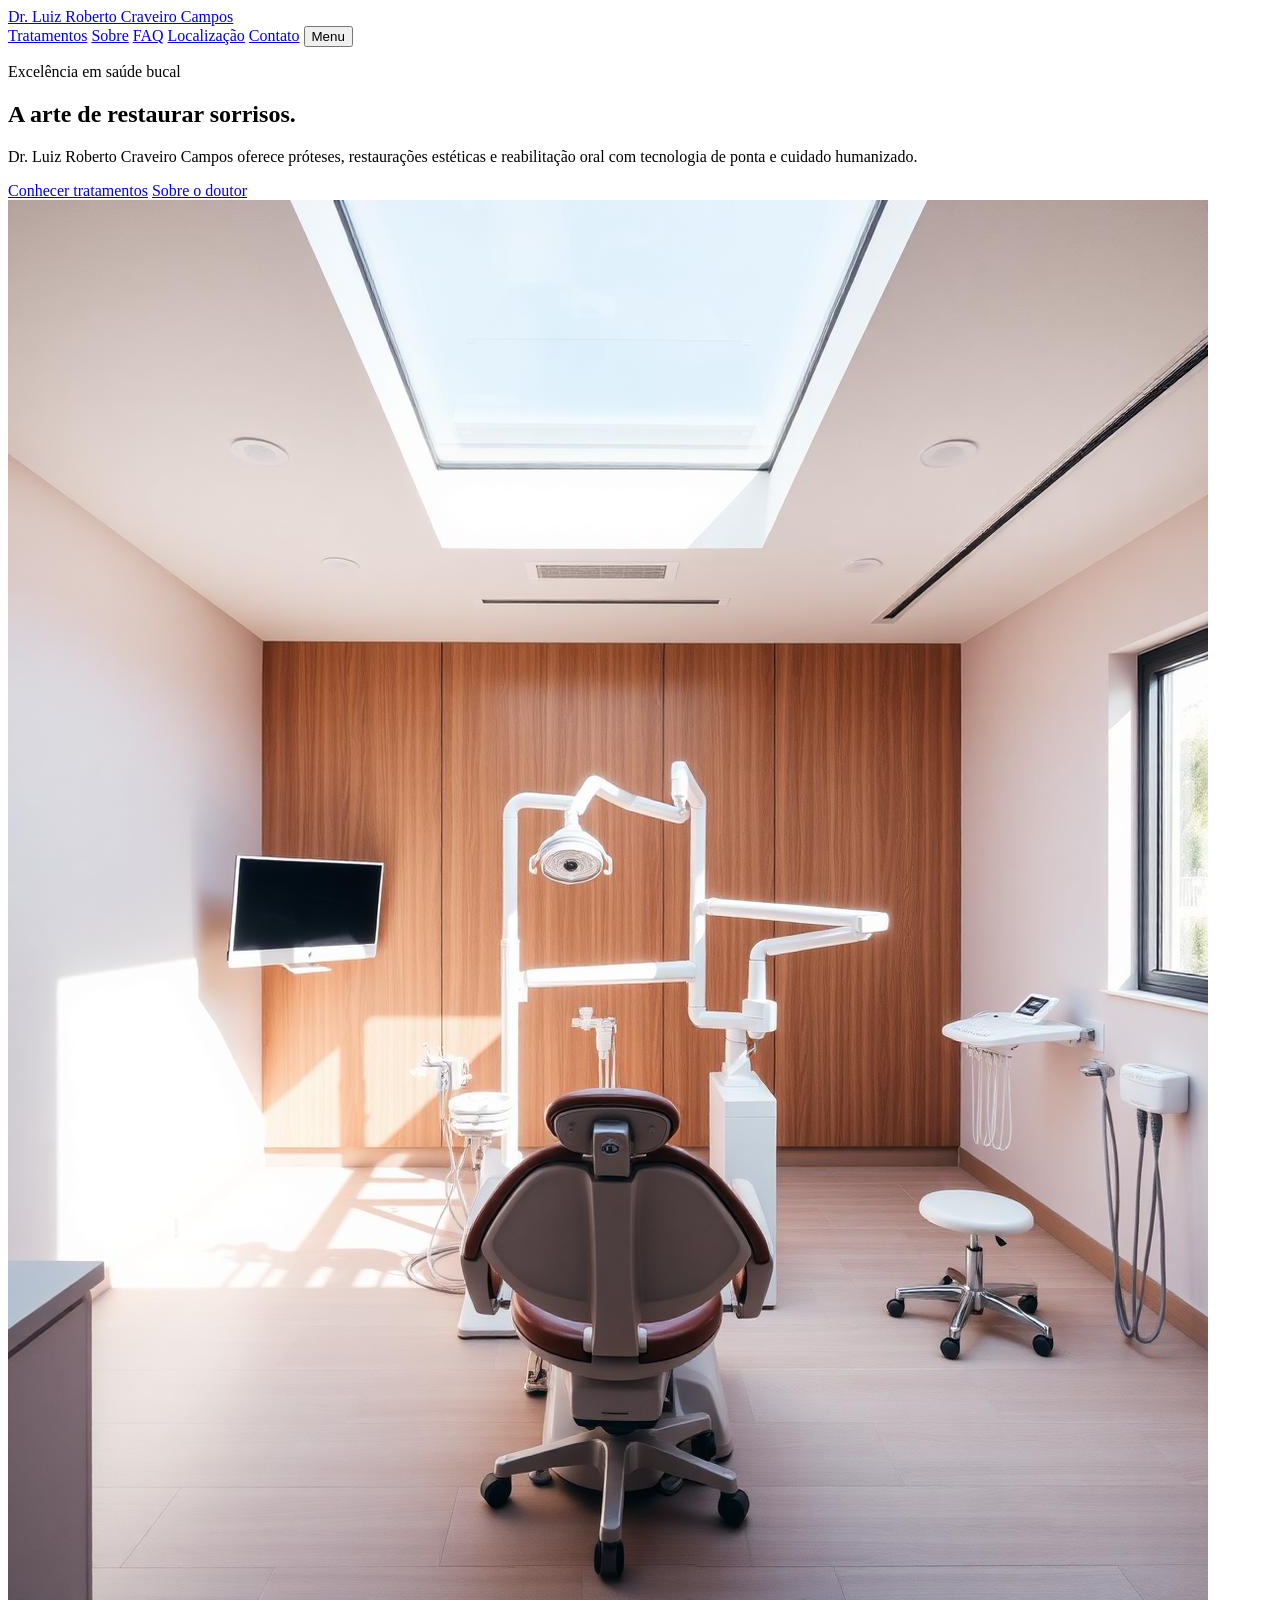
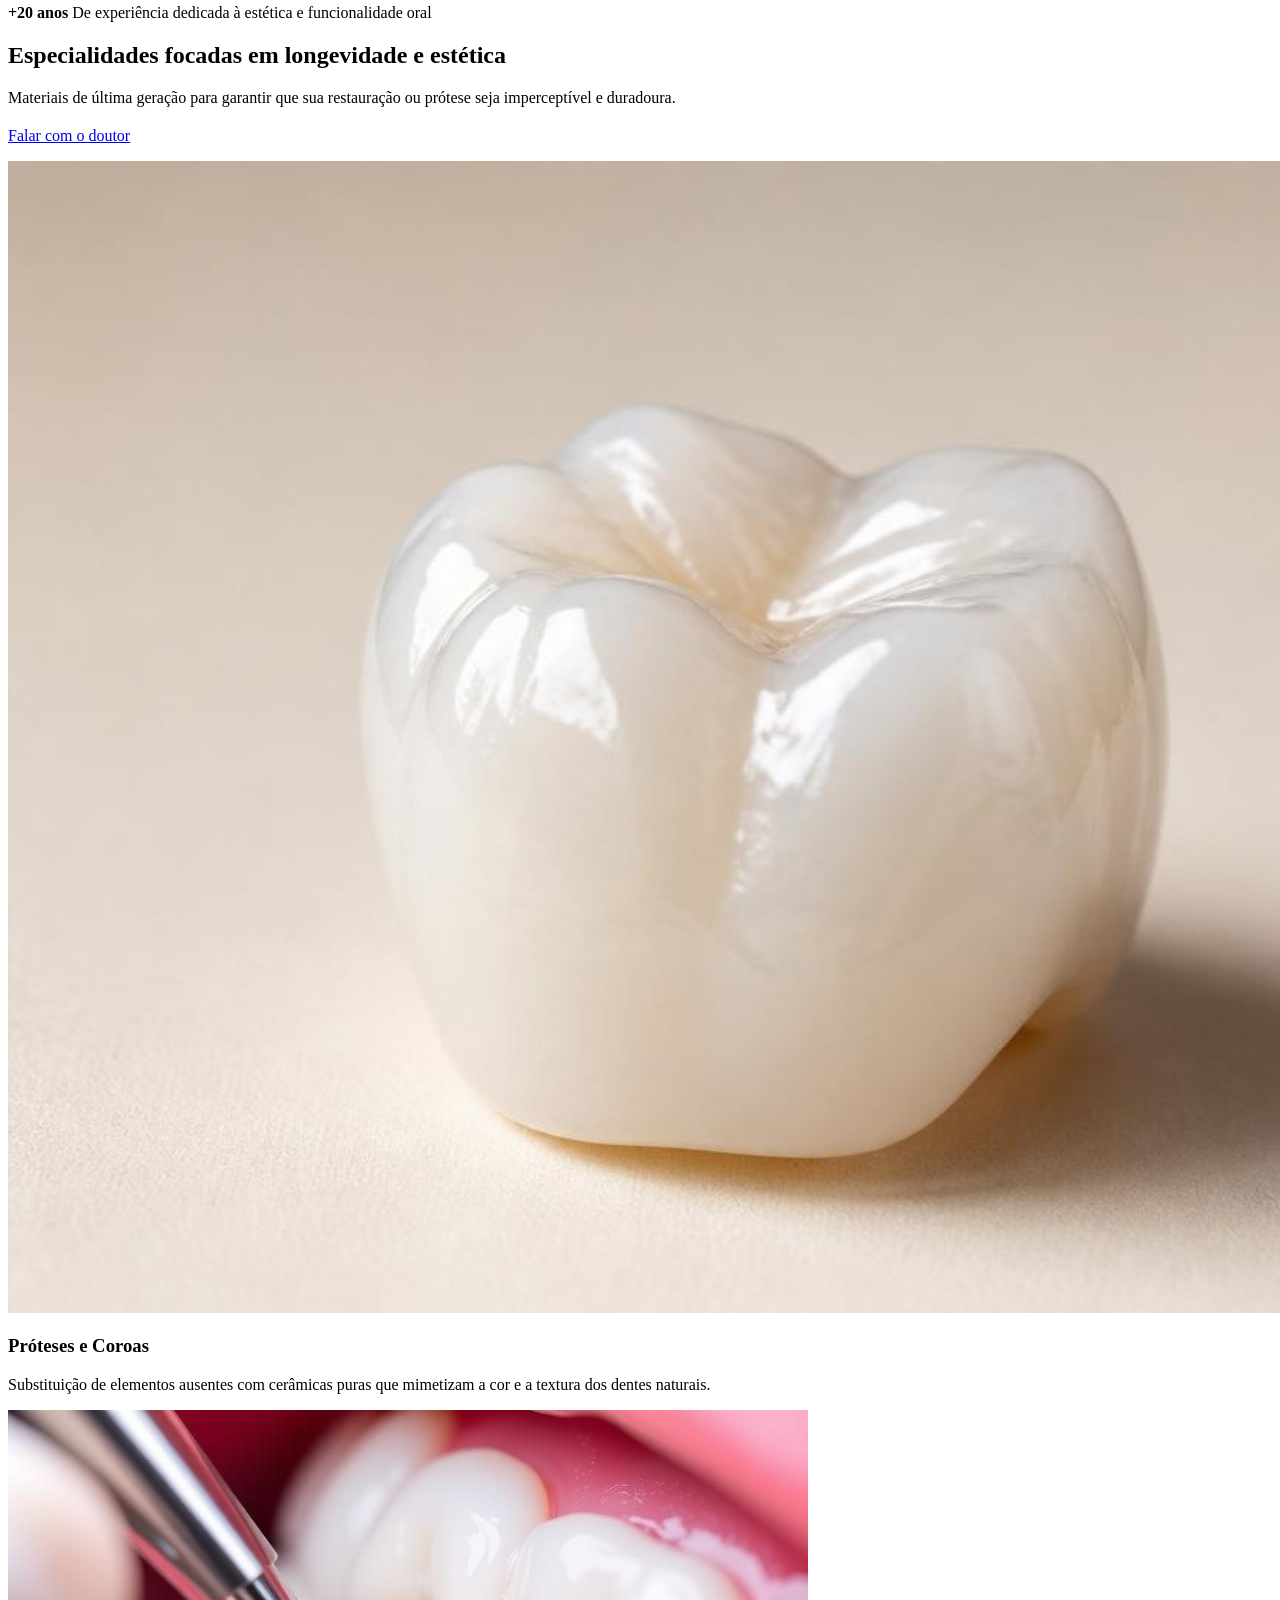
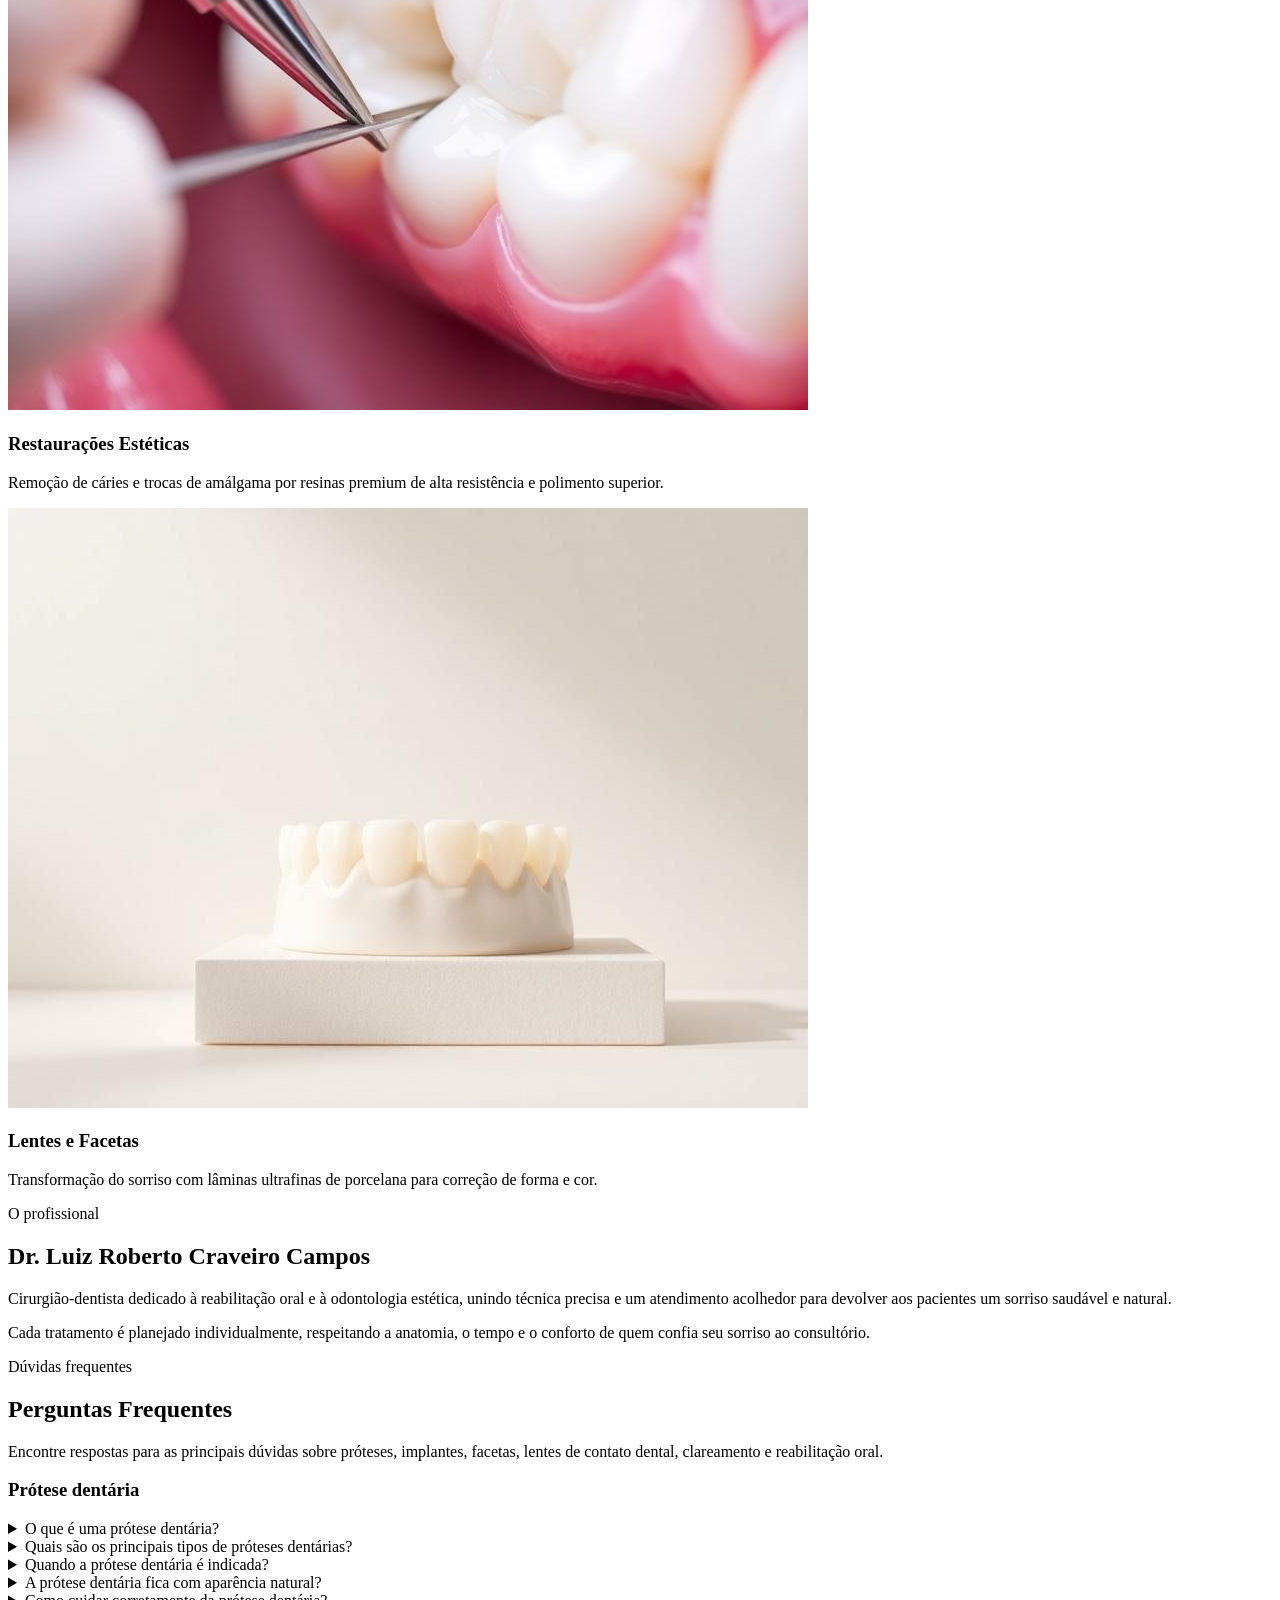
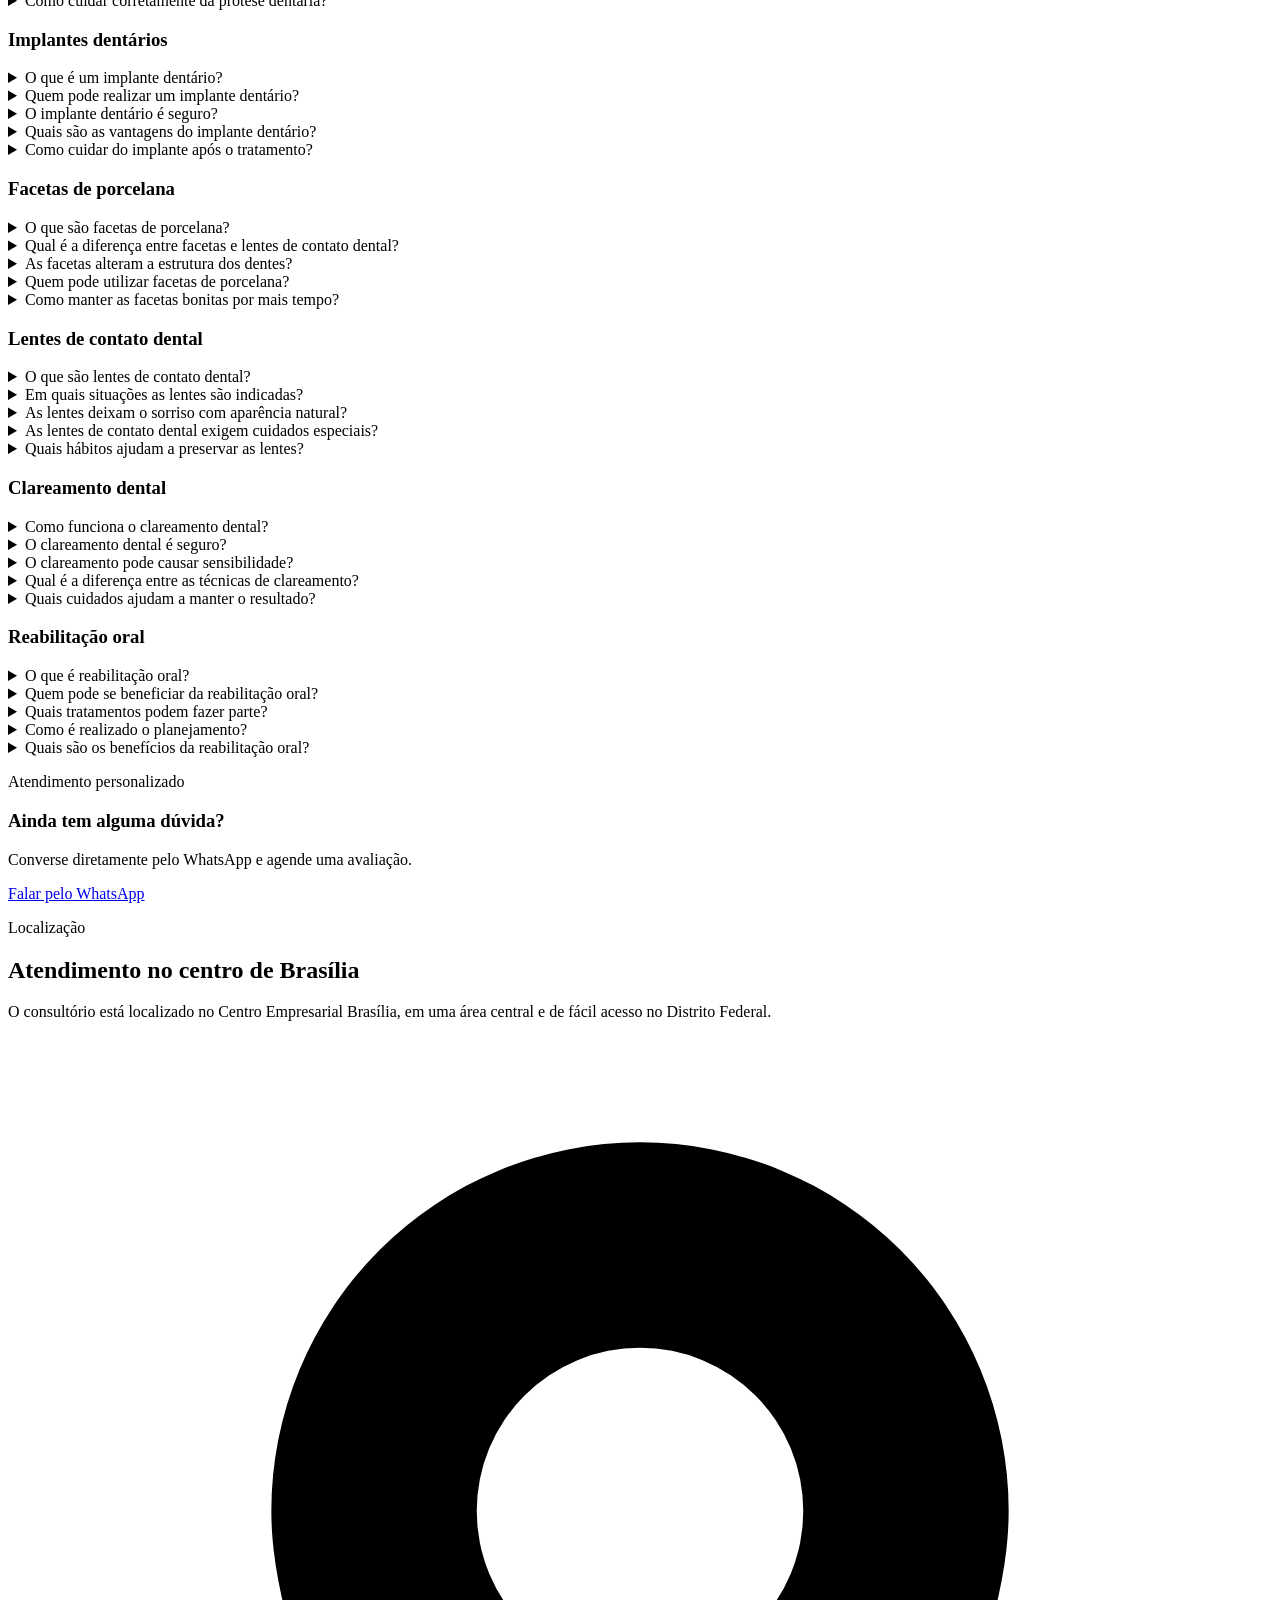
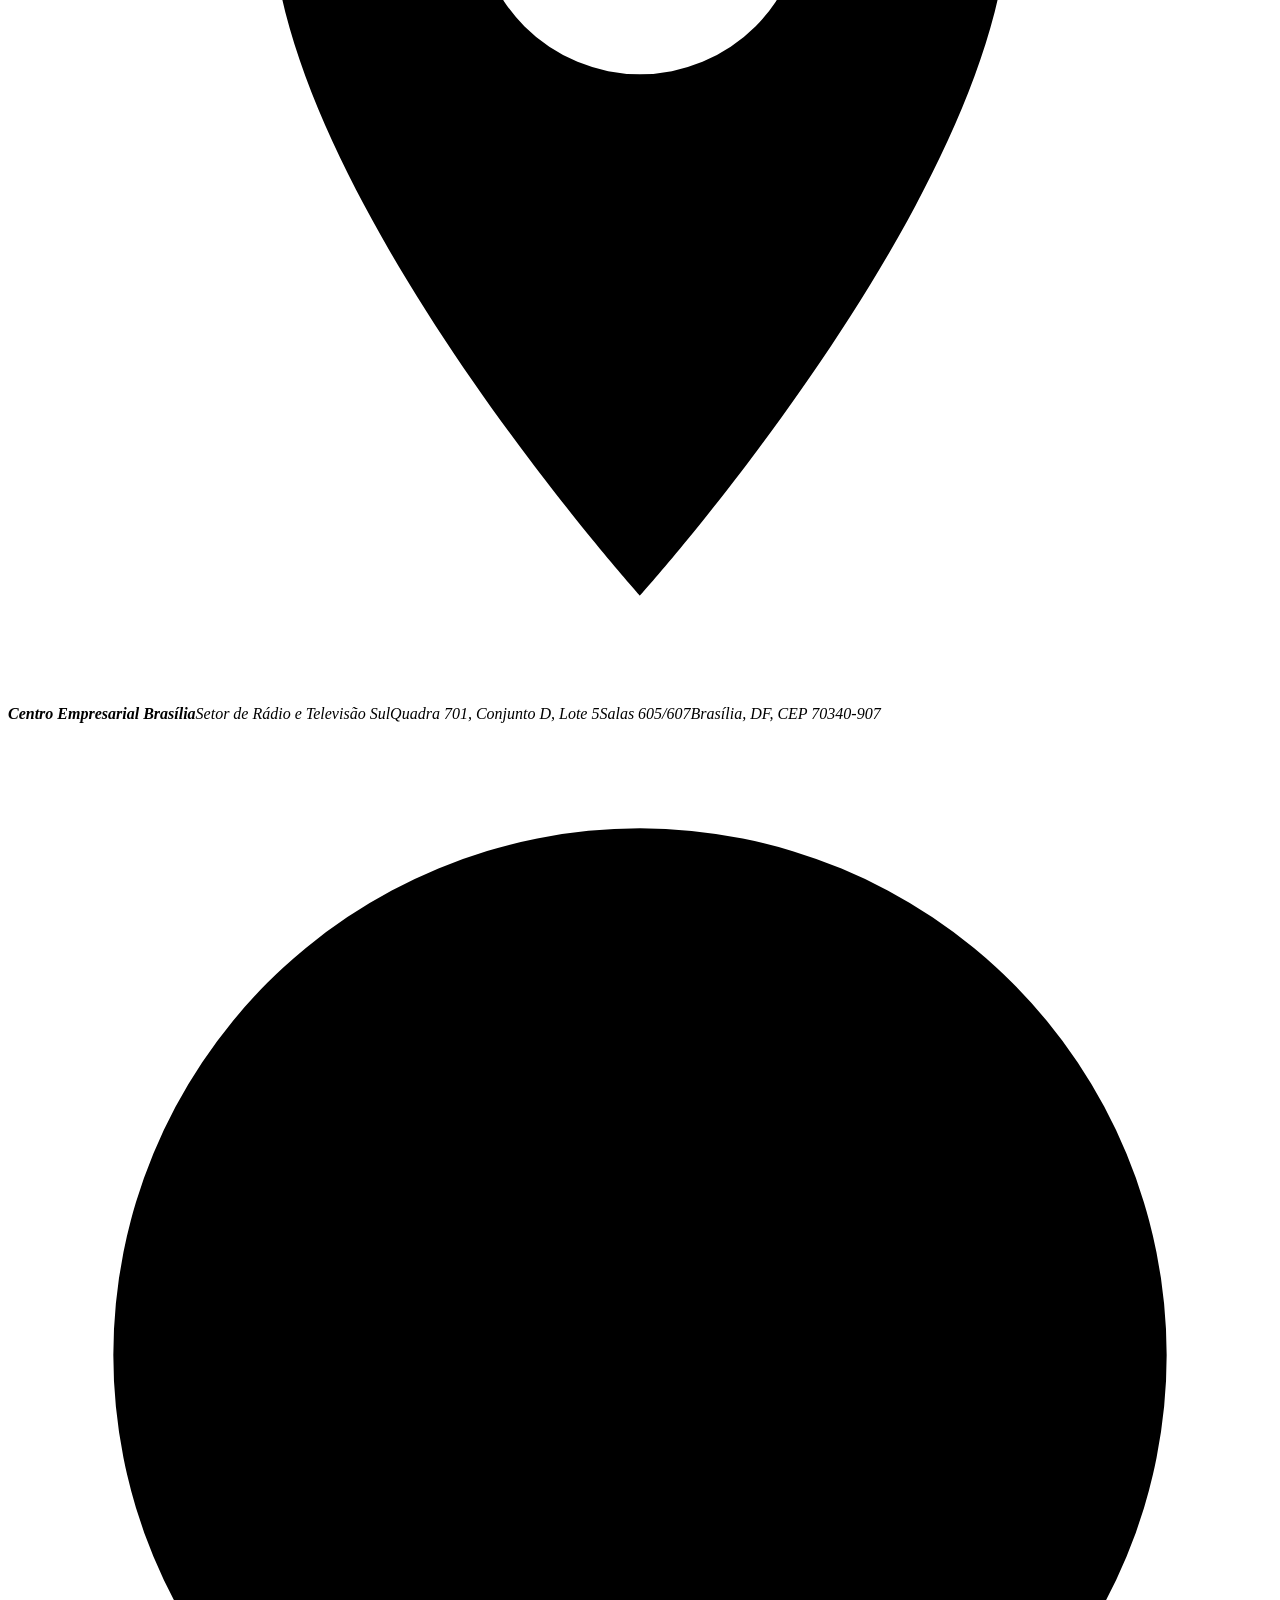
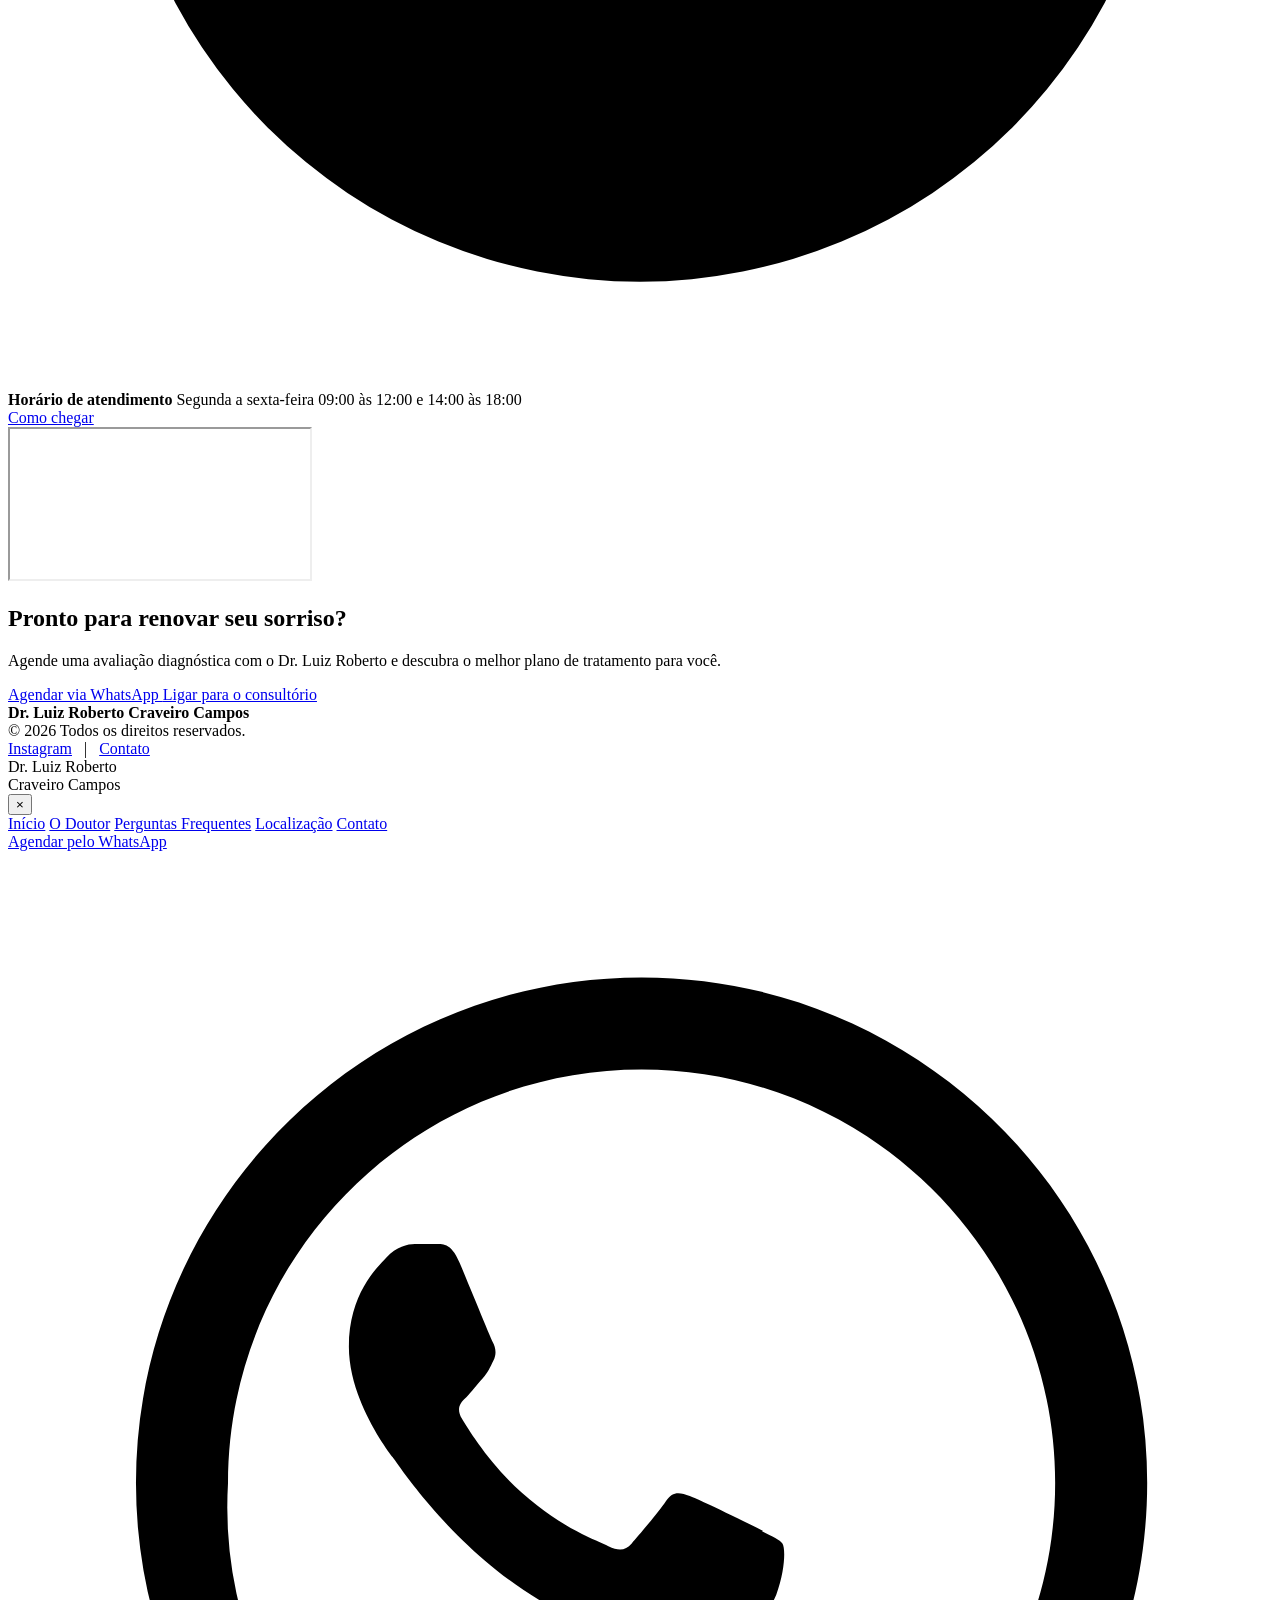
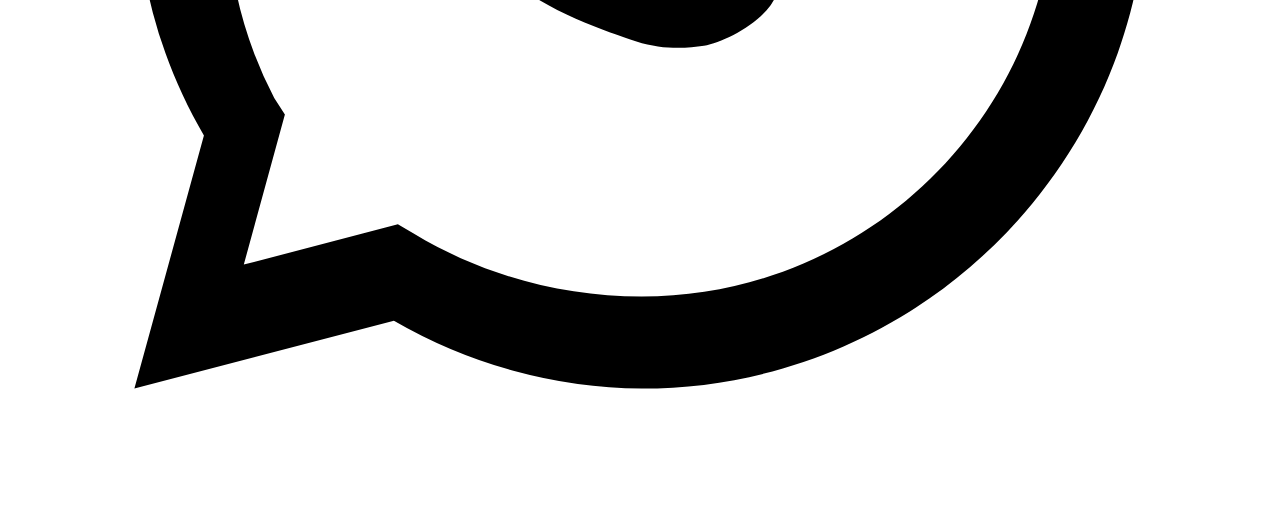
==== index.html @ ec392146 "Remove inline CSS styles from index.html Removed extensive CSS styles from index.html." ====
<!DOCTYPE html>

<html lang="pt-BR">
<head>
<meta charset="utf-8"/>
<meta content="width=device-width, initial-scale=1" name="viewport"/>
<title>Dr. Luiz Roberto Craveiro Campos | Odontologia Estética em Brasília</title>
<meta content="Atendimento odontológico em Brasília com foco em próteses dentárias, implantes, facetas de porcelana, lentes de contato dental, clareamento e reabilitação oral." name="description"/>

<link href="https://luizrobertocraveiro.com.br/" rel="canonical"/><meta content="index, follow, max-image-preview:large" name="robots"/><meta content="Dr. Luiz Roberto Craveiro Campos" name="author"/><meta content="#846f55" name="theme-color"/><meta content="pt_BR" property="og:locale"/><meta content="website" property="og:type"/><meta content="Dr. Luiz Roberto Craveiro Campos" property="og:site_name"/><meta content="Dr. Luiz Roberto Craveiro Campos | Odontologia Estética em Brasília" property="og:title"/><meta content="Atendimento odontológico em Brasília com foco em próteses dentárias, implantes, facetas de porcelana, lentes de contato dental, clareamento e reabilitação oral." property="og:description"/><meta content="https://luizrobertocraveiro.com.br/" property="og:url"/><meta content="https://luizrobertocraveiro.com.br/assets/images/hero-clinic-BvfuUjxm.jpg" property="og:image"/><meta content="Consultório odontológico do Dr. Luiz Roberto Craveiro Campos em Brasília" property="og:image:alt"/><meta content="summary_large_image" name="twitter:card"/><meta content="Dr. Luiz Roberto Craveiro Campos | Odontologia Estética em Brasília" name="twitter:title"/><meta content="Atendimento odontológico em Brasília com foco em próteses dentárias, implantes, facetas de porcelana, lentes de contato dental, clareamento e reabilitação oral." name="twitter:description"/><meta content="https://luizrobertocraveiro.com.br/assets/images/hero-clinic-BvfuUjxm.jpg" name="twitter:image"/><link as="image" href="assets/images/hero-clinic-BvfuUjxm.jpg" rel="preload"/><script type="application/ld+json">{
  "@context": "https://schema.org",
  "@graph": [
    {
      "@type": "WebSite",
      "@id": "https://luizrobertocraveiro.com.br/#website",
      "url": "https://luizrobertocraveiro.com.br/",
      "name": "Dr. Luiz Roberto Craveiro Campos",
      "inLanguage": "pt-BR",
      "publisher": {
        "@id": "https://luizrobertocraveiro.com.br/#dentist"
      }
    },
    {
      "@type": "WebPage",
      "@id": "https://luizrobertocraveiro.com.br/#webpage",
      "url": "https://luizrobertocraveiro.com.br/",
      "name": "Dr. Luiz Roberto Craveiro Campos | Odontologia Estética em Brasília",
      "description": "Atendimento odontológico em Brasília com foco em próteses dentárias, implantes, facetas de porcelana, lentes de contato dental, clareamento e reabilitação oral.",
      "inLanguage": "pt-BR",
      "isPartOf": {
        "@id": "https://luizrobertocraveiro.com.br/#website"
      },
      "about": {
        "@id": "https://luizrobertocraveiro.com.br/#dentist"
      },
      "primaryImageOfPage": {
        "@type": "ImageObject",
        "url": "https://luizrobertocraveiro.com.br/assets/images/hero-clinic-BvfuUjxm.jpg"
      }
    },
    {
      "@type": "Dentist",
      "@id": "https://luizrobertocraveiro.com.br/#dentist",
      "name": "Dr. Luiz Roberto Craveiro Campos",
      "url": "https://luizrobertocraveiro.com.br/",
      "image": "https://luizrobertocraveiro.com.br/assets/images/hero-clinic-BvfuUjxm.jpg",
      "telephone": "+5561991755549",
      "priceRange": "$$",
      "description": "Atendimento odontológico em Brasília com foco em próteses dentárias, implantes, facetas de porcelana, lentes de contato dental, clareamento e reabilitação oral.",
      "medicalSpecialty": [
        "Prótese dentária",
        "Implantes dentários",
        "Facetas de porcelana",
        "Lentes de contato dental",
        "Clareamento dental",
        "Reabilitação oral"
      ],
      "areaServed": {
        "@type": "AdministrativeArea",
        "name": "Distrito Federal"
      },
      "address": {
        "@type": "PostalAddress",
        "streetAddress": "Setor de Rádio e Televisão Sul, Quadra 701, Conjunto D, Lote 5, Salas 605/607",
        "addressLocality": "Brasília",
        "addressRegion": "DF",
        "postalCode": "70340-907",
        "addressCountry": "BR"
      },
      "openingHoursSpecification": [
        {
          "@type": "OpeningHoursSpecification",
          "dayOfWeek": [
            "https://schema.org/Monday",
            "https://schema.org/Tuesday",
            "https://schema.org/Wednesday",
            "https://schema.org/Thursday",
            "https://schema.org/Friday"
          ],
          "opens": "09:00",
          "closes": "12:00"
        },
        {
          "@type": "OpeningHoursSpecification",
          "dayOfWeek": [
            "https://schema.org/Monday",
            "https://schema.org/Tuesday",
            "https://schema.org/Wednesday",
            "https://schema.org/Thursday",
            "https://schema.org/Friday"
          ],
          "opens": "14:00",
          "closes": "18:00"
        }
      ],
      "founder": {
        "@id": "https://luizrobertocraveiro.com.br/#person"
      },
      "employee": {
        "@id": "https://luizrobertocraveiro.com.br/#person"
      },
      "sameAs": []
    },
    {
      "@type": "Person",
      "@id": "https://luizrobertocraveiro.com.br/#person",
      "name": "Dr. Luiz Roberto Craveiro Campos",
      "jobTitle": "Cirurgião-dentista",
      "url": "https://luizrobertocraveiro.com.br/",
      "telephone": "+5561991755549",
      "worksFor": {
        "@id": "https://luizrobertocraveiro.com.br/#dentist"
      },
      "knowsAbout": [
        "Prótese dentária",
        "Implantes dentários",
        "Facetas de porcelana",
        "Lentes de contato dental",
        "Clareamento dental",
        "Reabilitação oral"
      ]
    },
    {
      "@type": "FAQPage",
      "@id": "https://luizrobertocraveiro.com.br/#faq",
      "url": "https://luizrobertocraveiro.com.br/#faq",
      "inLanguage": "pt-BR",
      "mainEntity": [
        {
          "@type": "Question",
          "name": "O que é uma prótese dentária?",
          "acceptedAnswer": {
            "@type": "Answer",
            "text": "A prótese dentária é um tratamento utilizado para substituir um ou mais dentes perdidos ou restaurar dentes comprometidos, devolvendo função mastigatória, estética e qualidade de vida."
          }
        },
        {
          "@type": "Question",
          "name": "Quais são os principais tipos de próteses dentárias?",
          "acceptedAnswer": {
            "@type": "Answer",
            "text": "Existem próteses fixas, removíveis e próteses sobre implantes. A indicação depende das condições bucais e das necessidades de cada paciente."
          }
        },
        {
          "@type": "Question",
          "name": "Quando a prótese dentária é indicada?",
          "acceptedAnswer": {
            "@type": "Answer",
            "text": "Pode ser indicada em casos de perda dentária, dentes muito comprometidos ou necessidade de recuperar a mastigação, a fala e a harmonia do sorriso."
          }
        },
        {
          "@type": "Question",
          "name": "A prótese dentária fica com aparência natural?",
          "acceptedAnswer": {
            "@type": "Answer",
            "text": "Sim. Os materiais atuais permitem reproduzir cor, forma e textura de modo bastante semelhante aos dentes naturais."
          }
        },
        {
          "@type": "Question",
          "name": "Como cuidar corretamente da prótese dentária?",
          "acceptedAnswer": {
            "@type": "Answer",
            "text": "A higiene diária, as consultas periódicas e o uso adequado da prótese ajudam a preservar o tratamento e a saúde bucal."
          }
        },
        {
          "@type": "Question",
          "name": "O que é um implante dentário?",
          "acceptedAnswer": {
            "@type": "Answer",
            "text": "É uma estrutura de titânio instalada no osso para substituir a raiz de um dente perdido e servir de suporte para uma prótese."
          }
        },
        {
          "@type": "Question",
          "name": "Quem pode realizar um implante dentário?",
          "acceptedAnswer": {
            "@type": "Answer",
            "text": "Muitas pessoas podem receber implantes, desde que tenham condições clínicas adequadas. A indicação depende de avaliação individualizada."
          }
        },
        {
          "@type": "Question",
          "name": "O implante dentário é seguro?",
          "acceptedAnswer": {
            "@type": "Answer",
            "text": "Sim. É um tratamento consolidado na odontologia, com bons resultados quando realizado com planejamento, técnica adequada e acompanhamento."
          }
        },
        {
          "@type": "Question",
          "name": "Quais são as vantagens do implante dentário?",
          "acceptedAnswer": {
            "@type": "Answer",
            "text": "Entre as vantagens estão estabilidade, conforto, segurança ao mastigar, preservação óssea e aparência natural."
          }
        },
        {
          "@type": "Question",
          "name": "Como cuidar do implante após o tratamento?",
          "acceptedAnswer": {
            "@type": "Answer",
            "text": "O implante exige boa higiene bucal, acompanhamento periódico e cuidados semelhantes aos recomendados para os dentes naturais."
          }
        },
        {
          "@type": "Question",
          "name": "O que são facetas de porcelana?",
          "acceptedAnswer": {
            "@type": "Answer",
            "text": "São lâminas confeccionadas sob medida para recobrir a parte frontal dos dentes e melhorar forma, cor e harmonia do sorriso."
          }
        },
        {
          "@type": "Question",
          "name": "Qual é a diferença entre facetas e lentes de contato dental?",
          "acceptedAnswer": {
            "@type": "Answer",
            "text": "As lentes costumam ser mais finas e indicadas para pequenas correções. As facetas podem atender situações que exigem mudanças mais significativas."
          }
        },
        {
          "@type": "Question",
          "name": "As facetas alteram a estrutura dos dentes?",
          "acceptedAnswer": {
            "@type": "Answer",
            "text": "Cada caso é avaliado individualmente. Quando necessário, o preparo é realizado de forma conservadora, buscando preservar a estrutura dental."
          }
        },
        {
          "@type": "Question",
          "name": "Quem pode utilizar facetas de porcelana?",
          "acceptedAnswer": {
            "@type": "Answer",
            "text": "Pacientes com indicação clínica e desejo de melhorar a estética do sorriso podem se beneficiar do tratamento após avaliação profissional."
          }
        },
        {
          "@type": "Question",
          "name": "Como manter as facetas bonitas por mais tempo?",
          "acceptedAnswer": {
            "@type": "Answer",
            "text": "Boa higiene, consultas periódicas e cuidados com hábitos que possam causar desgaste ajudam a preservar o tratamento."
          }
        },
        {
          "@type": "Question",
          "name": "O que são lentes de contato dental?",
          "acceptedAnswer": {
            "@type": "Answer",
            "text": "São lâminas ultrafinas de porcelana utilizadas para corrigir pequenas imperfeições e tornar o sorriso mais harmonioso."
          }
        },
        {
          "@type": "Question",
          "name": "Em quais situações as lentes são indicadas?",
          "acceptedAnswer": {
            "@type": "Answer",
            "text": "Podem ser indicadas para pequenas alterações de cor, formato, tamanho, espaçamento e outras imperfeições estéticas."
          }
        },
        {
          "@type": "Question",
          "name": "As lentes deixam o sorriso com aparência natural?",
          "acceptedAnswer": {
            "@type": "Answer",
            "text": "Sim. Quando planejadas de acordo com o rosto e a anatomia dental, podem proporcionar resultado delicado e natural."
          }
        },
        {
          "@type": "Question",
          "name": "As lentes de contato dental exigem cuidados especiais?",
          "acceptedAnswer": {
            "@type": "Answer",
            "text": "Os cuidados são semelhantes aos indicados para os dentes naturais, com boa higiene e acompanhamento odontológico."
          }
        },
        {
          "@type": "Question",
          "name": "Quais hábitos ajudam a preservar as lentes?",
          "acceptedAnswer": {
            "@type": "Answer",
            "text": "Manter boa higiene, evitar usar os dentes para abrir objetos e seguir as orientações profissionais ajudam a conservar o tratamento."
          }
        },
        {
          "@type": "Question",
          "name": "Como funciona o clareamento dental?",
          "acceptedAnswer": {
            "@type": "Answer",
            "text": "O clareamento utiliza agentes específicos que atuam sobre pigmentos responsáveis pelo escurecimento dos dentes."
          }
        },
        {
          "@type": "Question",
          "name": "O clareamento dental é seguro?",
          "acceptedAnswer": {
            "@type": "Answer",
            "text": "Sim. Quando realizado com indicação e acompanhamento profissional, é um procedimento seguro e eficaz."
          }
        },
        {
          "@type": "Question",
          "name": "O clareamento pode causar sensibilidade?",
          "acceptedAnswer": {
            "@type": "Answer",
            "text": "Algumas pessoas podem apresentar sensibilidade temporária, que pode ser controlada com orientação e protocolos adequados."
          }
        },
        {
          "@type": "Question",
          "name": "Qual é a diferença entre as técnicas de clareamento?",
          "acceptedAnswer": {
            "@type": "Answer",
            "text": "No consultório, a aplicação é realizada pelo profissional. No tratamento domiciliar supervisionado, o paciente utiliza moldeiras e produtos indicados pelo dentista."
          }
        },
        {
          "@type": "Question",
          "name": "Quais cuidados ajudam a manter o resultado?",
          "acceptedAnswer": {
            "@type": "Answer",
            "text": "Boa higiene, consultas preventivas e hábitos saudáveis ajudam a preservar a aparência do sorriso."
          }
        },
        {
          "@type": "Question",
          "name": "O que é reabilitação oral?",
          "acceptedAnswer": {
            "@type": "Answer",
            "text": "É um conjunto de tratamentos planejados para recuperar função, estética e saúde bucal de forma integrada."
          }
        },
        {
          "@type": "Question",
          "name": "Quem pode se beneficiar da reabilitação oral?",
          "acceptedAnswer": {
            "@type": "Answer",
            "text": "Pessoas com perda dentária, desgaste, alterações na mordida ou necessidade de reconstrução do sorriso podem se beneficiar."
          }
        },
        {
          "@type": "Question",
          "name": "Quais tratamentos podem fazer parte?",
          "acceptedAnswer": {
            "@type": "Answer",
            "text": "Implantes, próteses, restaurações, facetas, clareamento e outros procedimentos podem ser combinados conforme a necessidade."
          }
        },
        {
          "@type": "Question",
          "name": "Como é realizado o planejamento?",
          "acceptedAnswer": {
            "@type": "Answer",
            "text": "O planejamento considera avaliação clínica, exames, registros fotográficos e as expectativas do paciente."
          }
        },
        {
          "@type": "Question",
          "name": "Quais são os benefícios da reabilitação oral?",
          "acceptedAnswer": {
            "@type": "Answer",
            "text": "A reabilitação pode melhorar mastigação, conforto, função, estética e confiança ao sorrir."
          }
        }
      ]
    }
  ]
}</script></head>
<body>
<header>
<div class="container nav">
<a class="brand" href="#inicio">Dr. Luiz Roberto Craveiro Campos</a>
<nav aria-label="Navegação principal" class="nav-links">
<a href="#servicos">Tratamentos</a>
<a href="#sobre">Sobre</a>
<a href="#faq">FAQ</a>
<a href="#localizacao">Localização</a>
<a href="#contato">Contato</a>
<button aria-controls="mobile-menu" aria-expanded="false" aria-label="Abrir menu" class="btn btn-primary menu-toggle" type="button">
<span aria-hidden="true" class="menu-icon">
<span></span><span></span><span></span>
</span>
<span>Menu</span>
</button>
</nav>
</div>
</header>
<main>
<section class="hero" id="inicio">
<div class="container hero-grid">
<div>
<p class="eyebrow">Excelência em saúde bucal</p>
<h1>A arte de restaurar sorrisos.</h1>
<p>
            Dr. Luiz Roberto Craveiro Campos oferece próteses, restaurações estéticas
            e reabilitação oral com tecnologia de ponta e cuidado humanizado.
          </p>
<div class="actions">
<a class="btn btn-primary" href="#servicos">Conhecer tratamentos</a>
<a class="btn btn-outline" href="#sobre">Sobre o doutor</a>
</div>
</div>
<div class="hero-media">
<img alt="Ambiente clínico moderno do Dr. Luiz Roberto Craveiro Campos" decoding="async" fetchpriority="high" src="assets/images/hero-clinic-BvfuUjxm.jpg"/>
<div class="experience-card">
<strong>+20 anos</strong>
<span>De experiência dedicada à estética e funcionalidade oral</span>
</div>
</div>
</div>
</section>
<section class="services" id="servicos">
<div class="container">
<div class="section-head">
<h2>Especialidades focadas em longevidade e estética</h2>
<div>
<p>
              Materiais de última geração para garantir que sua restauração
              ou prótese seja imperceptível e duradoura.
            </p>
<p style="margin-top:20px">
<a class="btn btn-outline" href="#contato">Falar com o doutor</a>
</p>
</div>
</div>
<div class="service-grid">
<article class="service-card">
<img alt="Coroa em porcelana para prótese dentária" decoding="async" loading="lazy" src="assets/images/protese_coroa.jpg"/>
<div class="service-card-content">
<h3>Próteses e Coroas</h3>
<p>
                Substituição de elementos ausentes com cerâmicas puras que
                mimetizam a cor e a textura dos dentes naturais.
              </p>
</div>
</article>
<article class="service-card">
<img alt="Restaurações estéticas de precisão" decoding="async" loading="lazy" src="assets/images/service-restoration-CN7563Qy.jpg"/>
<div class="service-card-content">
<h3>Restaurações Estéticas</h3>
<p>
                Remoção de cáries e trocas de amálgama por resinas premium
                de alta resistência e polimento superior.
              </p>
</div>
</article>
<article class="service-card">
<img alt="Lentes de contato dentais em porcelana" decoding="async" loading="lazy" src="assets/images/service-veneers-v1lhgjk4.jpg"/>
<div class="service-card-content">
<h3>Lentes e Facetas</h3>
<p>
                Transformação do sorriso com lâminas ultrafinas de porcelana
                para correção de forma e cor.
              </p>
</div>
</article>
</div>
</div>
</section>
<section class="about" id="sobre">
<div class="container about-grid">
<div class="about-label">
<p class="eyebrow">O profissional</p>
</div>
<div>
<h2>Dr. Luiz Roberto Craveiro Campos</h2>
<p>
            Cirurgião-dentista dedicado à reabilitação oral e à odontologia
            estética, unindo técnica precisa e um atendimento acolhedor para
            devolver aos pacientes um sorriso saudável e natural.
          </p>
<p>
            Cada tratamento é planejado individualmente, respeitando a anatomia,
            o tempo e o conforto de quem confia seu sorriso ao consultório.
          </p>
</div>
</div>
</section>
<section class="faq-section" id="faq">
<div class="container">
<div class="faq-heading">
<p class="eyebrow">Dúvidas frequentes</p>
<h2>Perguntas Frequentes</h2>
<p>
        Encontre respostas para as principais dúvidas sobre próteses, implantes,
        facetas, lentes de contato dental, clareamento e reabilitação oral.
      </p>
</div>
<div class="faq-groups">
<section aria-labelledby="faq-protese" class="faq-group">
<h3 id="faq-protese">Prótese dentária</h3>
<details class="faq-item">
<summary>
<span>O que é uma prótese dentária?</span>
<span aria-hidden="true" class="faq-icon"></span>
</summary>
<div class="faq-answer">
<p>
              A prótese dentária é um tratamento utilizado para substituir um ou
              mais dentes perdidos ou restaurar dentes comprometidos, devolvendo
              função mastigatória, estética e qualidade de vida.
            </p>
</div>
</details>
<details class="faq-item">
<summary>
<span>Quais são os principais tipos de próteses dentárias?</span>
<span aria-hidden="true" class="faq-icon"></span>
</summary>
<div class="faq-answer">
<p>
              Existem próteses fixas, removíveis e próteses sobre implantes.
              A indicação depende das condições bucais e das necessidades de cada paciente.
            </p>
</div>
</details>
<details class="faq-item">
<summary>
<span>Quando a prótese dentária é indicada?</span>
<span aria-hidden="true" class="faq-icon"></span>
</summary>
<div class="faq-answer">
<p>
              Pode ser indicada em casos de perda dentária, dentes muito comprometidos
              ou necessidade de recuperar a mastigação, a fala e a harmonia do sorriso.
            </p>
</div>
</details>
<details class="faq-item">
<summary>
<span>A prótese dentária fica com aparência natural?</span>
<span aria-hidden="true" class="faq-icon"></span>
</summary>
<div class="faq-answer">
<p>
              Sim. Os materiais atuais permitem reproduzir cor, forma e textura de modo
              bastante semelhante aos dentes naturais.
            </p>
</div>
</details>
<details class="faq-item">
<summary>
<span>Como cuidar corretamente da prótese dentária?</span>
<span aria-hidden="true" class="faq-icon"></span>
</summary>
<div class="faq-answer">
<p>
              A higiene diária, as consultas periódicas e o uso adequado da prótese
              ajudam a preservar o tratamento e a saúde bucal.
            </p>
</div>
</details>
</section>
<section aria-labelledby="faq-implantes" class="faq-group">
<h3 id="faq-implantes">Implantes dentários</h3>
<details class="faq-item">
<summary>
<span>O que é um implante dentário?</span>
<span aria-hidden="true" class="faq-icon"></span>
</summary>
<div class="faq-answer">
<p>
              É uma estrutura de titânio instalada no osso para substituir a raiz
              de um dente perdido e servir de suporte para uma prótese.
            </p>
</div>
</details>
<details class="faq-item">
<summary>
<span>Quem pode realizar um implante dentário?</span>
<span aria-hidden="true" class="faq-icon"></span>
</summary>
<div class="faq-answer">
<p>
              Muitas pessoas podem receber implantes, desde que tenham condições
              clínicas adequadas. A indicação depende de avaliação individualizada.
            </p>
</div>
</details>
<details class="faq-item">
<summary>
<span>O implante dentário é seguro?</span>
<span aria-hidden="true" class="faq-icon"></span>
</summary>
<div class="faq-answer">
<p>
              Sim. É um tratamento consolidado na odontologia, com bons resultados
              quando realizado com planejamento, técnica adequada e acompanhamento.
            </p>
</div>
</details>
<details class="faq-item">
<summary>
<span>Quais são as vantagens do implante dentário?</span>
<span aria-hidden="true" class="faq-icon"></span>
</summary>
<div class="faq-answer">
<p>
              Entre as vantagens estão estabilidade, conforto, segurança ao mastigar,
              preservação óssea e aparência natural.
            </p>
</div>
</details>
<details class="faq-item">
<summary>
<span>Como cuidar do implante após o tratamento?</span>
<span aria-hidden="true" class="faq-icon"></span>
</summary>
<div class="faq-answer">
<p>
              O implante exige boa higiene bucal, acompanhamento periódico e cuidados
              semelhantes aos recomendados para os dentes naturais.
            </p>
</div>
</details>
</section>
<section aria-labelledby="faq-facetas" class="faq-group">
<h3 id="faq-facetas">Facetas de porcelana</h3>
<details class="faq-item">
<summary>
<span>O que são facetas de porcelana?</span>
<span aria-hidden="true" class="faq-icon"></span>
</summary>
<div class="faq-answer">
<p>
              São lâminas confeccionadas sob medida para recobrir a parte frontal
              dos dentes e melhorar forma, cor e harmonia do sorriso.
            </p>
</div>
</details>
<details class="faq-item">
<summary>
<span>Qual é a diferença entre facetas e lentes de contato dental?</span>
<span aria-hidden="true" class="faq-icon"></span>
</summary>
<div class="faq-answer">
<p>
              As lentes costumam ser mais finas e indicadas para pequenas correções.
              As facetas podem atender situações que exigem mudanças mais significativas.
            </p>
</div>
</details>
<details class="faq-item">
<summary>
<span>As facetas alteram a estrutura dos dentes?</span>
<span aria-hidden="true" class="faq-icon"></span>
</summary>
<div class="faq-answer">
<p>
              Cada caso é avaliado individualmente. Quando necessário, o preparo é
              realizado de forma conservadora, buscando preservar a estrutura dental.
            </p>
</div>
</details>
<details class="faq-item">
<summary>
<span>Quem pode utilizar facetas de porcelana?</span>
<span aria-hidden="true" class="faq-icon"></span>
</summary>
<div class="faq-answer">
<p>
              Pacientes com indicação clínica e desejo de melhorar a estética do sorriso
              podem se beneficiar do tratamento após avaliação profissional.
            </p>
</div>
</details>
<details class="faq-item">
<summary>
<span>Como manter as facetas bonitas por mais tempo?</span>
<span aria-hidden="true" class="faq-icon"></span>
</summary>
<div class="faq-answer">
<p>
              Boa higiene, consultas periódicas e cuidados com hábitos que possam causar
              desgaste ajudam a preservar o tratamento.
            </p>
</div>
</details>
</section>
<section aria-labelledby="faq-lentes" class="faq-group">
<h3 id="faq-lentes">Lentes de contato dental</h3>
<details class="faq-item">
<summary>
<span>O que são lentes de contato dental?</span>
<span aria-hidden="true" class="faq-icon"></span>
</summary>
<div class="faq-answer">
<p>
              São lâminas ultrafinas de porcelana utilizadas para corrigir pequenas
              imperfeições e tornar o sorriso mais harmonioso.
            </p>
</div>
</details>
<details class="faq-item">
<summary>
<span>Em quais situações as lentes são indicadas?</span>
<span aria-hidden="true" class="faq-icon"></span>
</summary>
<div class="faq-answer">
<p>
              Podem ser indicadas para pequenas alterações de cor, formato, tamanho,
              espaçamento e outras imperfeições estéticas.
            </p>
</div>
</details>
<details class="faq-item">
<summary>
<span>As lentes deixam o sorriso com aparência natural?</span>
<span aria-hidden="true" class="faq-icon"></span>
</summary>
<div class="faq-answer">
<p>
              Sim. Quando planejadas de acordo com o rosto e a anatomia dental,
              podem proporcionar resultado delicado e natural.
            </p>
</div>
</details>
<details class="faq-item">
<summary>
<span>As lentes de contato dental exigem cuidados especiais?</span>
<span aria-hidden="true" class="faq-icon"></span>
</summary>
<div class="faq-answer">
<p>
              Os cuidados são semelhantes aos indicados para os dentes naturais,
              com boa higiene e acompanhamento odontológico.
            </p>
</div>
</details>
<details class="faq-item">
<summary>
<span>Quais hábitos ajudam a preservar as lentes?</span>
<span aria-hidden="true" class="faq-icon"></span>
</summary>
<div class="faq-answer">
<p>
              Manter boa higiene, evitar usar os dentes para abrir objetos e seguir
              as orientações profissionais ajudam a conservar o tratamento.
            </p>
</div>
</details>
</section>
<section aria-labelledby="faq-clareamento" class="faq-group">
<h3 id="faq-clareamento">Clareamento dental</h3>
<details class="faq-item">
<summary>
<span>Como funciona o clareamento dental?</span>
<span aria-hidden="true" class="faq-icon"></span>
</summary>
<div class="faq-answer">
<p>
              O clareamento utiliza agentes específicos que atuam sobre pigmentos
              responsáveis pelo escurecimento dos dentes.
            </p>
</div>
</details>
<details class="faq-item">
<summary>
<span>O clareamento dental é seguro?</span>
<span aria-hidden="true" class="faq-icon"></span>
</summary>
<div class="faq-answer">
<p>
              Sim. Quando realizado com indicação e acompanhamento profissional,
              é um procedimento seguro e eficaz.
            </p>
</div>
</details>
<details class="faq-item">
<summary>
<span>O clareamento pode causar sensibilidade?</span>
<span aria-hidden="true" class="faq-icon"></span>
</summary>
<div class="faq-answer">
<p>
              Algumas pessoas podem apresentar sensibilidade temporária, que pode
              ser controlada com orientação e protocolos adequados.
            </p>
</div>
</details>
<details class="faq-item">
<summary>
<span>Qual é a diferença entre as técnicas de clareamento?</span>
<span aria-hidden="true" class="faq-icon"></span>
</summary>
<div class="faq-answer">
<p>
              No consultório, a aplicação é realizada pelo profissional. No tratamento
              domiciliar supervisionado, o paciente utiliza moldeiras e produtos indicados pelo dentista.
            </p>
</div>
</details>
<details class="faq-item">
<summary>
<span>Quais cuidados ajudam a manter o resultado?</span>
<span aria-hidden="true" class="faq-icon"></span>
</summary>
<div class="faq-answer">
<p>
              Boa higiene, consultas preventivas e hábitos saudáveis ajudam a preservar
              a aparência do sorriso.
            </p>
</div>
</details>
</section>
<section aria-labelledby="faq-reabilitacao" class="faq-group">
<h3 id="faq-reabilitacao">Reabilitação oral</h3>
<details class="faq-item">
<summary>
<span>O que é reabilitação oral?</span>
<span aria-hidden="true" class="faq-icon"></span>
</summary>
<div class="faq-answer">
<p>
              É um conjunto de tratamentos planejados para recuperar função, estética
              e saúde bucal de forma integrada.
            </p>
</div>
</details>
<details class="faq-item">
<summary>
<span>Quem pode se beneficiar da reabilitação oral?</span>
<span aria-hidden="true" class="faq-icon"></span>
</summary>
<div class="faq-answer">
<p>
              Pessoas com perda dentária, desgaste, alterações na mordida ou necessidade
              de reconstrução do sorriso podem se beneficiar.
            </p>
</div>
</details>
<details class="faq-item">
<summary>
<span>Quais tratamentos podem fazer parte?</span>
<span aria-hidden="true" class="faq-icon"></span>
</summary>
<div class="faq-answer">
<p>
              Implantes, próteses, restaurações, facetas, clareamento e outros procedimentos
              podem ser combinados conforme a necessidade.
            </p>
</div>
</details>
<details class="faq-item">
<summary>
<span>Como é realizado o planejamento?</span>
<span aria-hidden="true" class="faq-icon"></span>
</summary>
<div class="faq-answer">
<p>
              O planejamento considera avaliação clínica, exames, registros fotográficos
              e as expectativas do paciente.
            </p>
</div>
</details>
<details class="faq-item">
<summary>
<span>Quais são os benefícios da reabilitação oral?</span>
<span aria-hidden="true" class="faq-icon"></span>
</summary>
<div class="faq-answer">
<p>
              A reabilitação pode melhorar mastigação, conforto, função, estética
              e confiança ao sorrir.
            </p>
</div>
</details>
</section>
</div>
<div class="faq-cta">
<div>
<p class="eyebrow">Atendimento personalizado</p>
<h3>Ainda tem alguma dúvida?</h3>
<p>Converse diretamente pelo WhatsApp e agende uma avaliação.</p>
</div>
<a class="btn btn-primary" href="https://wa.me/5561991755549?text=Olá%2C%20gostaria%20de%20agendar%20uma%20avaliação%20com%20o%20Dr%2E%20Luiz%20Roberto%2E" rel="noopener" target="_blank">
        Falar pelo WhatsApp
      </a>
</div>
</div>
</section>
<section class="location-section" id="localizacao">
<div class="container">
<div class="location-grid">
<div class="location-content">
<p class="eyebrow">Localização</p>
<h2>Atendimento no centro de Brasília</h2>
<p class="location-intro">
          O consultório está localizado no Centro Empresarial Brasília,
          em uma área central e de fácil acesso no Distrito Federal.
        </p>
<div class="address-card">
<div aria-hidden="true" class="address-icon">
<svg focusable="false" viewbox="0 0 24 24">
<path d="M12 2a7 7 0 0 0-7 7c0 5.2 7 13 7 13s7-7.8 7-13a7 7 0 0 0-7-7Zm0 10.1A3.1 3.1 0 1 1 12 5.9a3.1 3.1 0 0 1 0 6.2Z"></path>
</svg>
</div>
<address><strong>Centro Empresarial Brasília</strong><span>Setor de Rádio e Televisão Sul</span><span>Quadra 701, Conjunto D, Lote 5</span><span>Salas 605/607</span><span>Brasília, DF, CEP 70340-907</span></address>
</div><div class="opening-hours-card">
<div aria-hidden="true" class="opening-hours-icon">
<svg focusable="false" viewbox="0 0 24 24">
<path d="M12 2a10 10 0 1 0 10 10A10.01 10.01 0 0 0 12 2Zm1 10.41V6h-2v7.24l4.38 2.63 1.03-1.71Z"></path>
</svg>
</div>
<div>
<strong>Horário de atendimento</strong>
<span>Segunda a sexta-feira</span>
<span>09:00 às 12:00 e 14:00 às 18:00</span>
</div>
</div>
<div class="actions location-actions">
<a class="btn btn-primary" href="https://www.google.com/maps/search/?api=1&amp;query=Centro+Empresarial+Bras%C3%ADlia%2C+Setor+de+R%C3%A1dio+e+Televis%C3%A3o+Sul%2C+Q+701%2C+Conjunto+D%2C+Lote+5%2C+Bras%C3%ADlia%2C+DF%2C+70340-907" rel="noopener" target="_blank">
            Como chegar
          </a>
</div>
</div>
<div class="location-map">
<iframe allowfullscreen="" loading="lazy" referrerpolicy="no-referrer-when-downgrade" src="https://www.google.com/maps?q=Centro+Empresarial+Bras%C3%ADlia%2C+Setor+de+R%C3%A1dio+e+Televis%C3%A3o+Sul%2C+Q+701%2C+Conjunto+D%2C+Lote+5%2C+Bras%C3%ADlia%2C+DF%2C+70340-907&amp;output=embed" title="Mapa do Centro Empresarial Brasília"></iframe>
</div>
</div>
</div>
</section>
<section class="contact" id="contato">
<div class="container">
<div class="contact-box">
<div>
<h2>Pronto para renovar seu sorriso?</h2>
<p>
              Agende uma avaliação diagnóstica com o Dr. Luiz Roberto e descubra
              o melhor plano de tratamento para você.
            </p>
</div>
<div class="actions">
<a class="btn btn-primary" href="https://wa.me/5561991755549?text=Olá%2C%20gostaria%20de%20agendar%20uma%20avaliação%20com%20o%20Dr%2E%20Luiz%20Roberto%2E" rel="noopener" target="_blank">
              Agendar via WhatsApp
            </a>
<a class="btn btn-outline" href="tel:+5561991755549">
              Ligar para o consultório
            </a>
</div>
</div>
</div>
</section>
</main>
<footer>
<div class="container footer-inner">
<div>
<strong>Dr. Luiz Roberto Craveiro Campos</strong><br/>
        © 2026 Todos os direitos reservados.
      </div>
<div>
<a href="#" rel="noopener" target="_blank">Instagram</a>
          |  
        <a href="#contato">Contato</a>
</div>
</div>
</footer>
<div aria-hidden="true" class="menu-overlay" id="menu-overlay"></div>
<aside aria-hidden="true" aria-label="Menu principal" class="side-menu" id="mobile-menu">
<div class="side-menu-header">
<div class="side-menu-title">Dr. Luiz Roberto<br/>Craveiro Campos</div>
<button aria-label="Fechar menu" class="menu-close" type="button">×</button>
</div>
<nav aria-label="Links do menu" class="side-menu-links">
<a href="#inicio">Início</a>
<a href="#sobre">O Doutor</a>
<a href="#faq">Perguntas Frequentes</a>
<a href="#localizacao">Localização</a>
<a href="#contato">Contato</a>
</nav>
<div class="side-menu-contact">
<a class="btn btn-primary" href="https://wa.me/5561991755549?text=Olá%2C%20gostaria%20de%20agendar%20uma%20avaliação%20com%20o%20Dr%2E%20Luiz%20Roberto%2E" rel="noopener" target="_blank">
      Agendar pelo WhatsApp
    </a>
</div>
</aside>
<a aria-label="Falar pelo WhatsApp" class="whatsapp-float" href="https://wa.me/5561991755549?text=Olá%2C%20gostaria%20de%20agendar%20uma%20avaliação%20com%20o%20Dr%2E%20Luiz%20Roberto%2E" rel="noopener" target="_blank" title="Falar pelo WhatsApp">
<svg aria-hidden="true" focusable="false" viewbox="0 0 32 32">
<path d="M19.11 17.21c-.27-.14-1.6-.79-1.85-.88-.25-.09-.43-.14-.61.14-.18.27-.7.88-.86 1.06-.16.18-.32.2-.59.07-.27-.14-1.15-.42-2.19-1.35-.81-.72-1.36-1.61-1.52-1.88-.16-.27-.02-.42.12-.55.12-.12.27-.32.41-.47.14-.16.18-.27.27-.45.09-.18.05-.34-.02-.47-.07-.14-.61-1.47-.84-2.01-.22-.53-.45-.46-.61-.47h-.52c-.18 0-.47.07-.72.34-.25.27-.95.93-.95 2.26s.97 2.62 1.11 2.8c.14.18 1.91 2.91 4.62 4.08.65.28 1.15.45 1.55.58.65.21 1.24.18 1.71.11.52-.08 1.6-.65 1.83-1.29.23-.63.23-1.17.16-1.29-.07-.11-.25-.18-.52-.32z"></path>
<path d="M16.04 3.2c-7.06 0-12.8 5.74-12.8 12.8 0 2.26.59 4.46 1.72 6.39L3.2 28.8l6.57-1.72A12.75 12.75 0 0 0 16.04 28.8c7.06 0 12.8-5.74 12.8-12.8s-5.74-12.8-12.8-12.8zm0 23.27c-2.04 0-4.03-.55-5.76-1.59l-.41-.24-3.9 1.02 1.04-3.8-.27-.42A10.4 10.4 0 0 1 5.57 16c0-5.77 4.7-10.47 10.47-10.47S26.51 10.23 26.51 16s-4.7 10.47-10.47 10.47z"></path>
</svg>
</a>
<script>
  (() => {
    const body = document.body;
    const openButton = document.querySelector(".menu-toggle");
    const closeButton = document.querySelector(".menu-close");
    const menu = document.getElementById("mobile-menu");
    const overlay = document.getElementById("menu-overlay");
    const links = menu.querySelectorAll("a[href^='#']");

    const openMenu = () => {
      body.classList.add("menu-open");
      openButton.setAttribute("aria-expanded", "true");
      menu.setAttribute("aria-hidden", "false");
      overlay.setAttribute("aria-hidden", "false");
      closeButton.focus();
    };

    const closeMenu = () => {
      body.classList.remove("menu-open");
      openButton.setAttribute("aria-expanded", "false");
      menu.setAttribute("aria-hidden", "true");
      overlay.setAttribute("aria-hidden", "true");
      openButton.focus();
    };

    openButton.addEventListener("click", openMenu);
    closeButton.addEventListener("click", closeMenu);
    overlay.addEventListener("click", closeMenu);
    links.forEach(link => link.addEventListener("click", closeMenu));

    document.addEventListener("keydown", event => {
      if (event.key === "Escape" && body.classList.contains("menu-open")) {
        closeMenu();
      }
    });
  })();
</script>
<script>
  (() => {
    const faqItems = document.querySelectorAll(".faq-item");

    faqItems.forEach(item => {
      item.addEventListener("toggle", () => {
        if (!item.open) return;

        faqItems.forEach(otherItem => {
          if (otherItem !== item) {
            otherItem.removeAttribute("open");
          }
        });
      });
    });
  })();
</script>
</body>
</html>
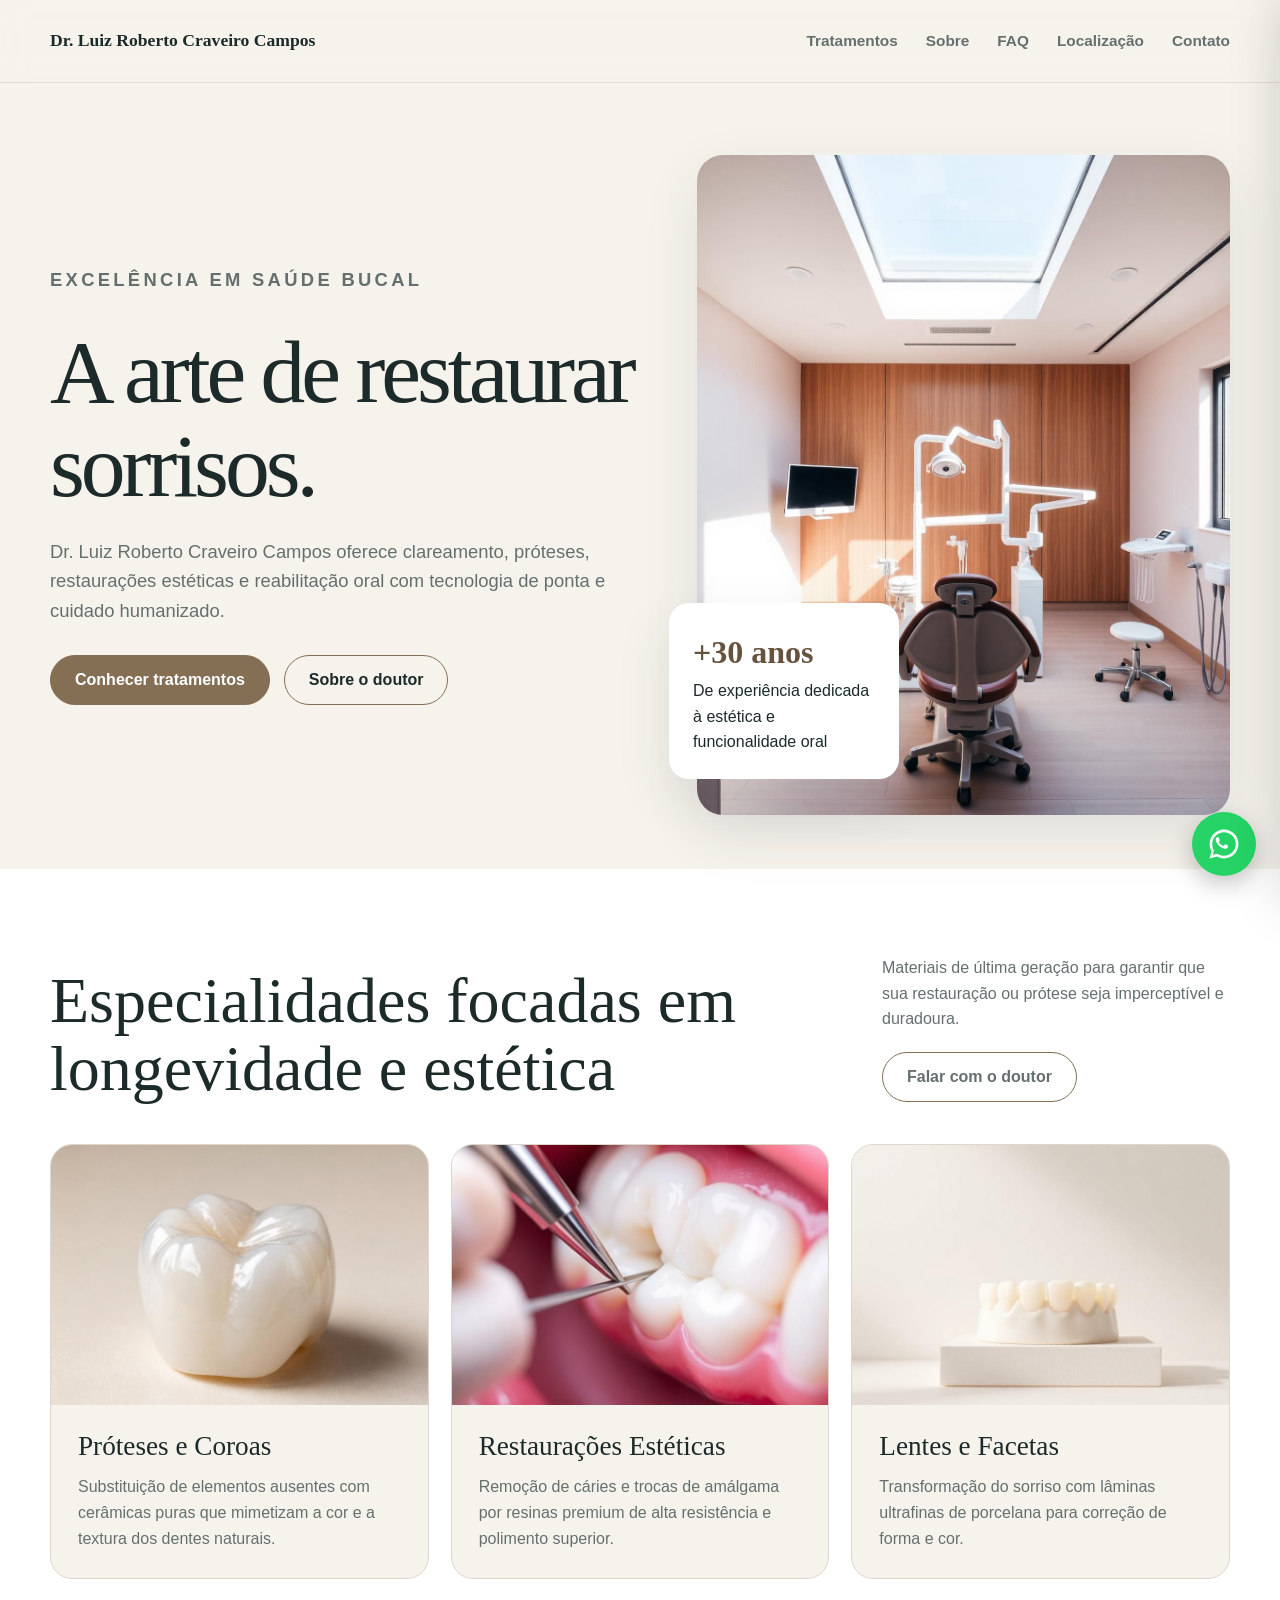
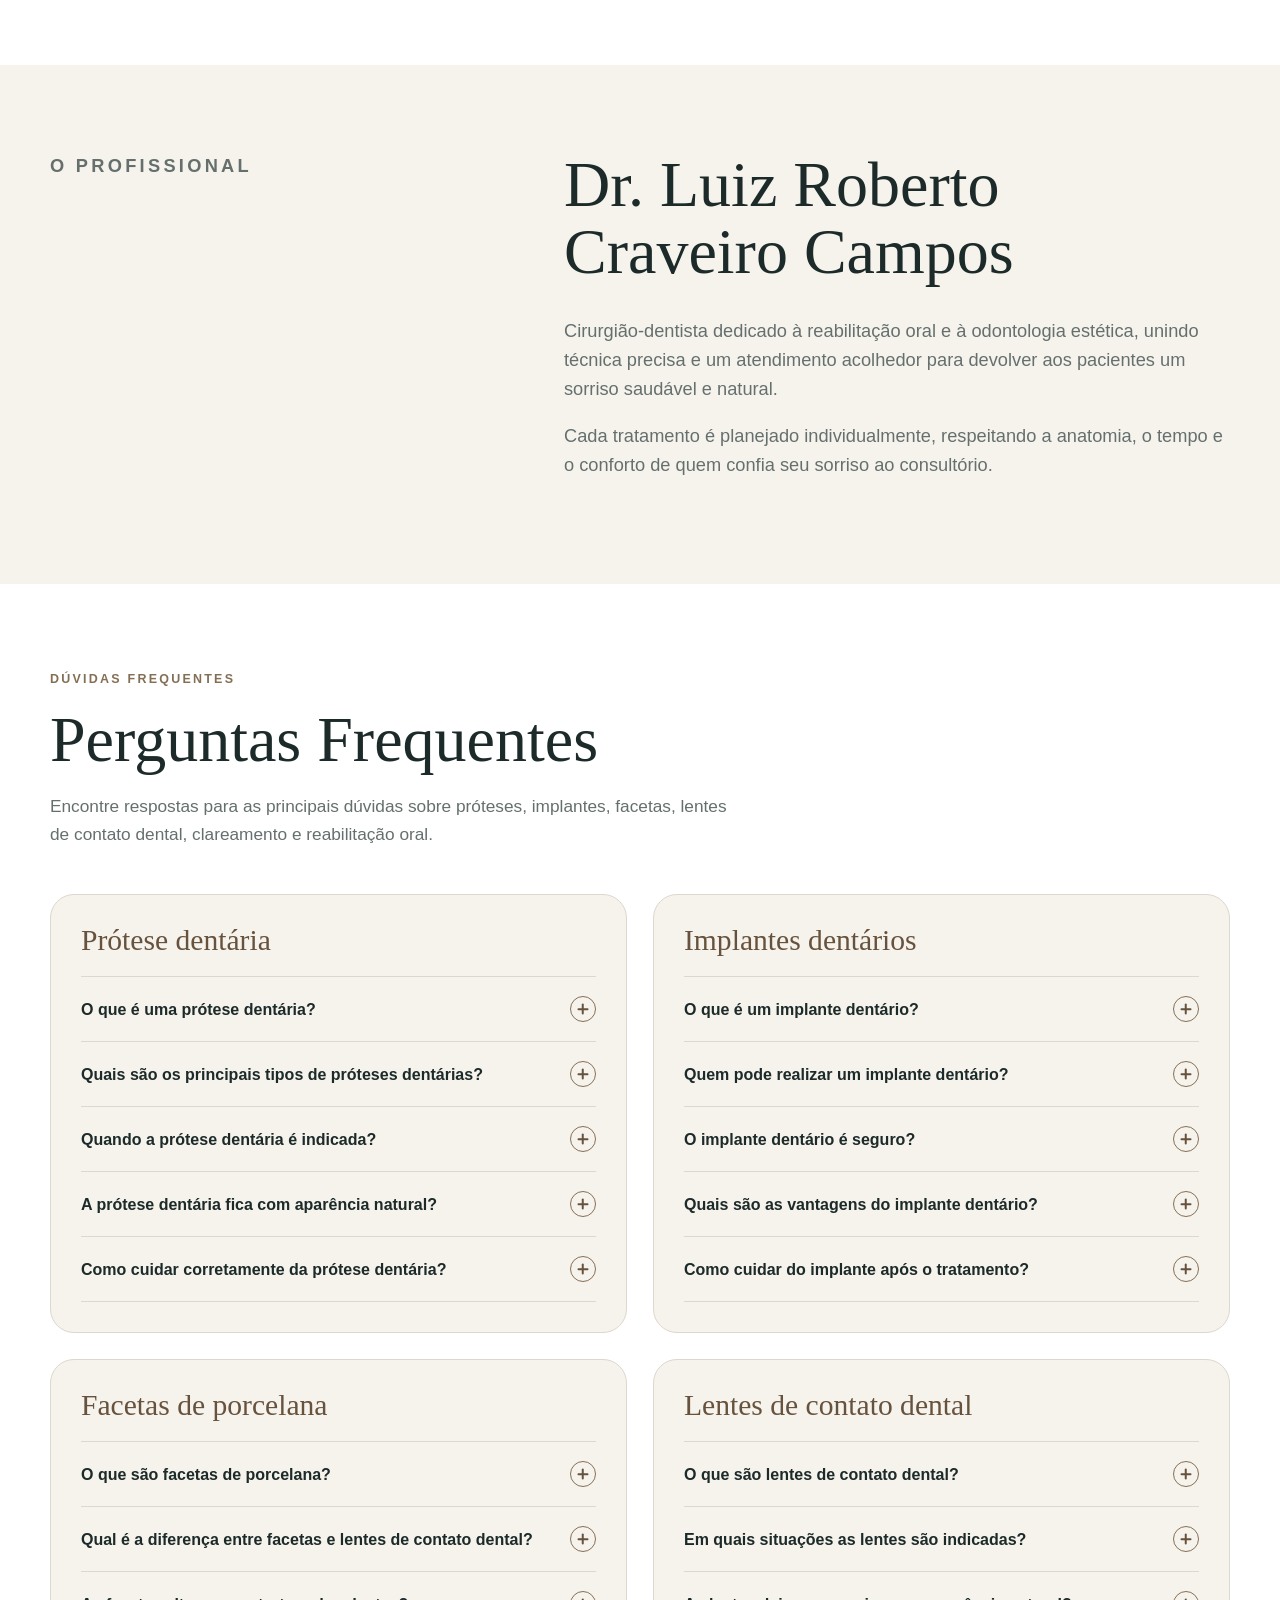
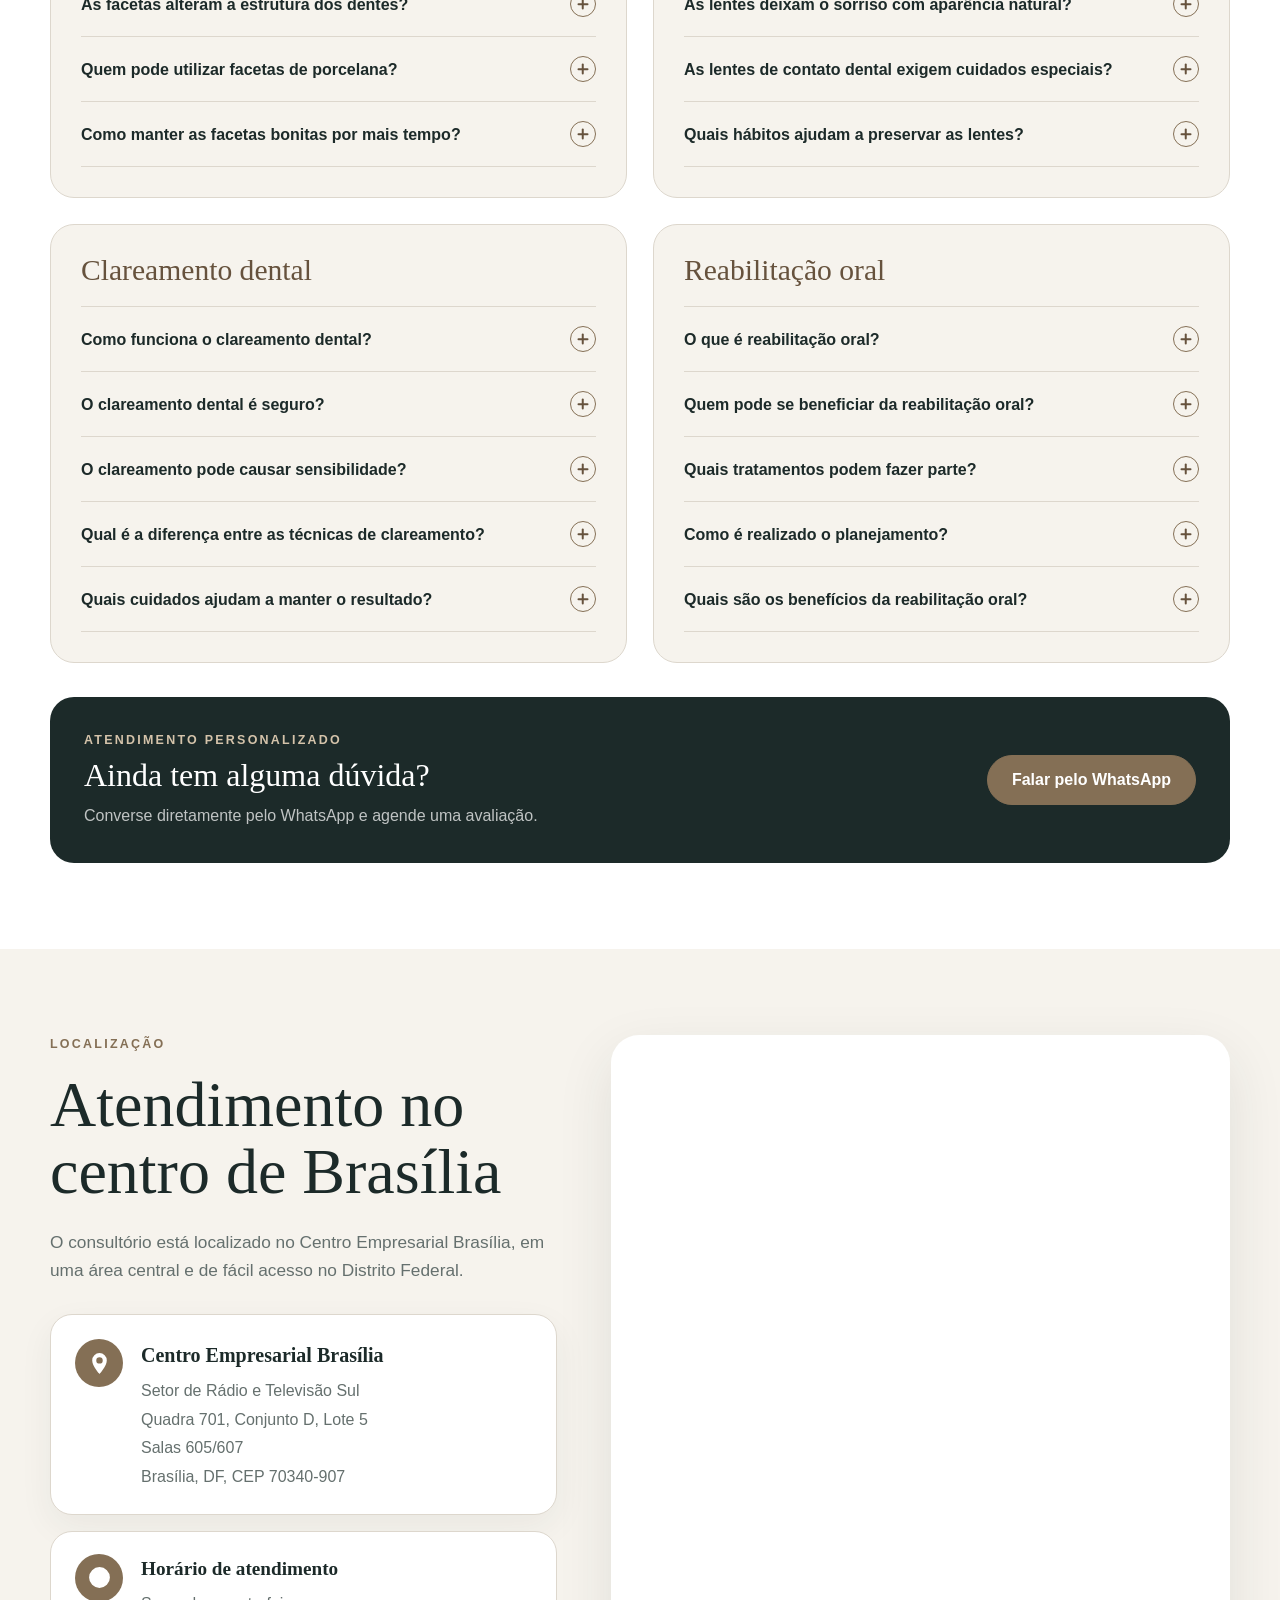
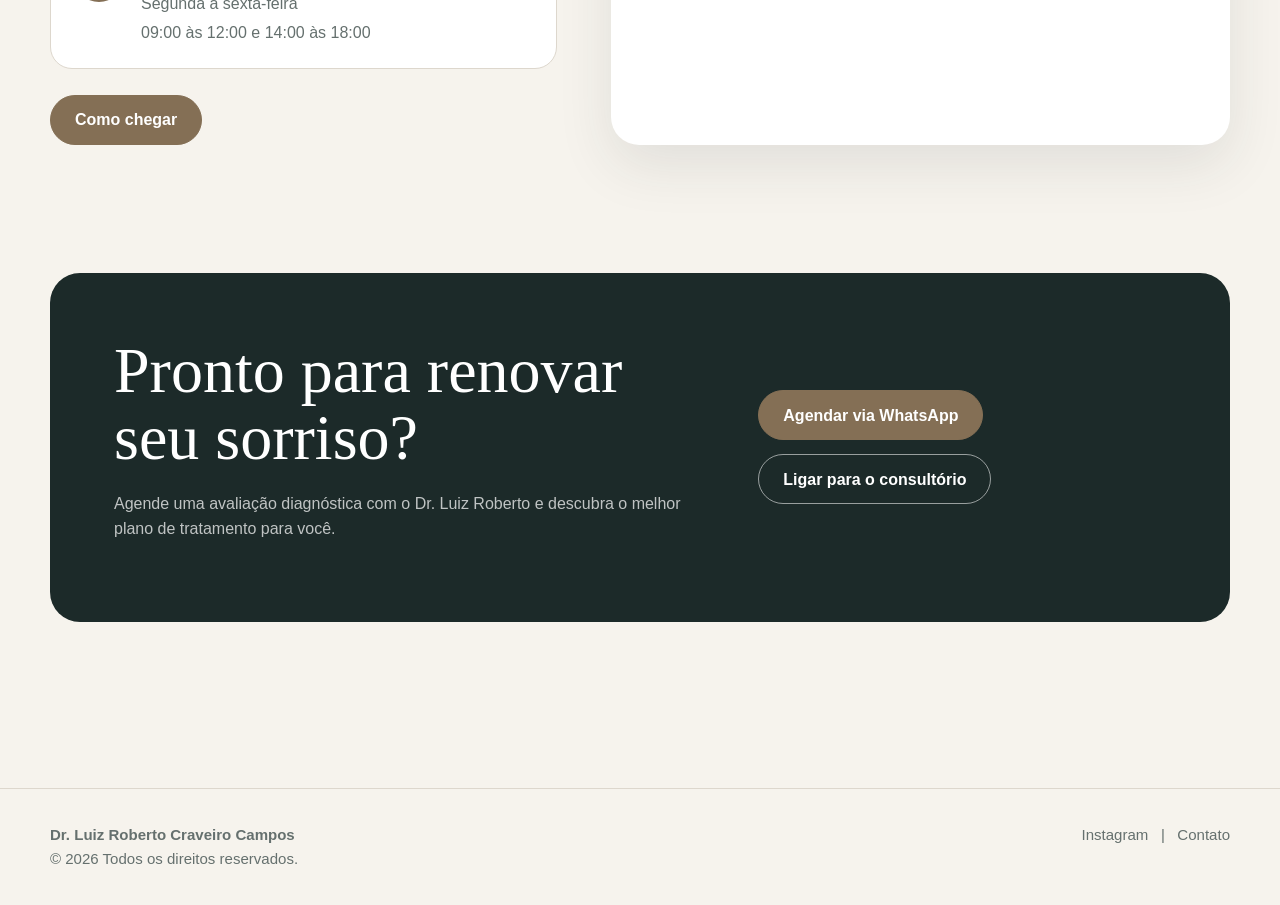
==== commit 9facf851: "Modify services offered in index.html Updated services offered by Dr. Luiz Roberto Craveiro Campos i" ====
--- a/index.html
+++ b/index.html
@@ -6,7 +6,7 @@
 <meta content="width=device-width, initial-scale=1" name="viewport"/>
 <title>Dr. Luiz Roberto Craveiro Campos | Odontologia Estética em Brasília</title>
 <meta content="Atendimento odontológico em Brasília com foco em próteses dentárias, implantes, facetas de porcelana, lentes de contato dental, clareamento e reabilitação oral." name="description"/>
-
+<link rel="stylesheet" href="assets/css/styles.css">
 <link href="https://luizrobertocraveiro.com.br/" rel="canonical"/><meta content="index, follow, max-image-preview:large" name="robots"/><meta content="Dr. Luiz Roberto Craveiro Campos" name="author"/><meta content="#846f55" name="theme-color"/><meta content="pt_BR" property="og:locale"/><meta content="website" property="og:type"/><meta content="Dr. Luiz Roberto Craveiro Campos" property="og:site_name"/><meta content="Dr. Luiz Roberto Craveiro Campos | Odontologia Estética em Brasília" property="og:title"/><meta content="Atendimento odontológico em Brasília com foco em próteses dentárias, implantes, facetas de porcelana, lentes de contato dental, clareamento e reabilitação oral." property="og:description"/><meta content="https://luizrobertocraveiro.com.br/" property="og:url"/><meta content="https://luizrobertocraveiro.com.br/assets/images/hero-clinic-BvfuUjxm.jpg" property="og:image"/><meta content="Consultório odontológico do Dr. Luiz Roberto Craveiro Campos em Brasília" property="og:image:alt"/><meta content="summary_large_image" name="twitter:card"/><meta content="Dr. Luiz Roberto Craveiro Campos | Odontologia Estética em Brasília" name="twitter:title"/><meta content="Atendimento odontológico em Brasília com foco em próteses dentárias, implantes, facetas de porcelana, lentes de contato dental, clareamento e reabilitação oral." name="twitter:description"/><meta content="https://luizrobertocraveiro.com.br/assets/images/hero-clinic-BvfuUjxm.jpg" name="twitter:image"/><link as="image" href="assets/images/hero-clinic-BvfuUjxm.jpg" rel="preload"/><script type="application/ld+json">{
   "@context": "https://schema.org",
   "@graph": [
@@ -396,7 +396,7 @@
 <p class="eyebrow">Excelência em saúde bucal</p>
 <h1>A arte de restaurar sorrisos.</h1>
 <p>
-            Dr. Luiz Roberto Craveiro Campos oferece próteses, restaurações estéticas
+            Dr. Luiz Roberto Craveiro Campos oferece clareamento, próteses, restaurações estéticas
             e reabilitação oral com tecnologia de ponta e cuidado humanizado.
           </p>
 <div class="actions">
@@ -407,7 +407,7 @@
 <div class="hero-media">
 <img alt="Ambiente clínico moderno do Dr. Luiz Roberto Craveiro Campos" decoding="async" fetchpriority="high" src="assets/images/hero-clinic-BvfuUjxm.jpg"/>
 <div class="experience-card">
-<strong>+20 anos</strong>
+<strong>+30 anos</strong>
 <span>De experiência dedicada à estética e funcionalidade oral</span>
 </div>
 </div>
--- a/assets/css/styles.css
+++ b/assets/css/styles.css
@@ -0,0 +1,839 @@
+    :root{
+      --bg:#f6f3ed;
+      --surface:#ffffff;
+      --text:#1c2a29;
+      --muted:#65706e;
+      --accent:#846f55;
+      --accent-dark:#66523d;
+      --line:#ddd7cd;
+      --max:1180px;
+      --radius:26px;
+      --shadow:0 20px 55px rgba(38,47,45,.10);
+    }
+
+    *{box-sizing:border-box}
+    html{scroll-behavior:smooth}
+    body{
+      margin:0;
+      font-family:Inter, Arial, Helvetica, sans-serif;
+      background:var(--bg);
+      color:var(--text);
+      line-height:1.6;
+    }
+
+    img{display:block;max-width:100%}
+    a{color:inherit;text-decoration:none}
+    button,a{transition:.2s ease}
+
+    .container{
+      width:min(calc(100% - 40px), var(--max));
+      margin-inline:auto;
+    }
+
+    header{
+      position:sticky;
+      top:0;
+      z-index:20;
+      background:rgba(246,243,237,.92);
+      backdrop-filter:blur(14px);
+      border-bottom:1px solid rgba(221,215,205,.8);
+    }
+
+    .nav{
+      min-height:82px;
+      display:flex;
+      align-items:center;
+      justify-content:space-between;
+      gap:24px;
+    }
+
+    .brand{
+      font-family:Georgia, "Times New Roman", serif;
+      font-size:1.1rem;
+      font-weight:700;
+      max-width:320px;
+      line-height:1.2;
+    }
+
+    .nav-links{
+      display:flex;
+      align-items:center;
+      gap:28px;
+      font-size:.96rem;
+    }
+
+    .nav-links a:not(.btn){
+      color:var(--muted);
+      font-weight:700;
+    }
+
+    .nav-links a:not(.btn):hover{
+      color:var(--accent-dark);
+    }
+
+    .btn{
+      display:inline-flex;
+      align-items:center;
+      justify-content:center;
+      min-height:50px;
+      padding:0 24px;
+      border-radius:999px;
+      border:1px solid var(--accent);
+      font-weight:700;
+      cursor:pointer;
+    }
+
+    .btn-primary{
+      background:var(--accent);
+      color:#fff;
+    }
+
+    .btn-primary:hover{background:var(--accent-dark)}
+    .btn-outline:hover{background:#eee8df}
+
+    .hero{
+      padding:72px 0 54px;
+    }
+
+    .hero-grid{
+      display:grid;
+      grid-template-columns:1.05fr .95fr;
+      align-items:center;
+      gap:58px;
+    }
+
+    .eyebrow{
+      text-transform:uppercase;
+      letter-spacing:.18em;
+      font-size:.78rem;
+      font-weight:800;
+      color:var(--accent);
+      margin:0 0 16px;
+    }
+
+    h1,h2,h3{
+      font-family:Georgia, "Times New Roman", serif;
+      font-weight:500;
+      line-height:1.05;
+      margin-top:0;
+    }
+
+    h1{
+      font-size:clamp(3.3rem,7vw,6.8rem);
+      margin-bottom:24px;
+      letter-spacing:-.045em;
+    }
+
+    .hero p{
+      max-width:680px;
+      font-size:1.15rem;
+      color:var(--muted);
+      margin-bottom:30px;
+    }
+
+    .actions{
+      display:flex;
+      flex-wrap:wrap;
+      gap:14px;
+    }
+
+    .hero-media{
+      position:relative;
+    }
+
+    .hero-media img{
+      width:100%;
+      height:660px;
+      object-fit:cover;
+      border-radius:var(--radius);
+      box-shadow:var(--shadow);
+    }
+
+    .experience-card{
+      position:absolute;
+      left:-28px;
+      bottom:36px;
+      width:230px;
+      padding:24px;
+      border-radius:20px;
+      background:#fff;
+      box-shadow:var(--shadow);
+    }
+
+    .experience-card strong{
+      display:block;
+      font-family:Georgia, "Times New Roman", serif;
+      font-size:2rem;
+      color:var(--accent-dark);
+    }
+
+    section{
+      padding:86px 0;
+    }
+
+    .section-head{
+      display:flex;
+      justify-content:space-between;
+      align-items:end;
+      gap:32px;
+      margin-bottom:42px;
+    }
+
+    .section-head h2{
+      font-size:clamp(2.4rem,5vw,4.5rem);
+      max-width:800px;
+      margin-bottom:0;
+    }
+
+    .section-head p{
+      max-width:430px;
+      color:var(--muted);
+      margin:0;
+    }
+
+    .services{
+      background:var(--surface);
+    }
+
+    .service-grid{
+      display:grid;
+      grid-template-columns:repeat(3,1fr);
+      gap:22px;
+    }
+
+    .service-card{
+      overflow:hidden;
+      border-radius:22px;
+      background:var(--bg);
+      border:1px solid var(--line);
+    }
+
+    .service-card img{
+      width:100%;
+      height:260px;
+      object-fit:cover;
+    }
+
+    .service-card-content{
+      padding:27px;
+    }
+
+    .service-card h3{
+      font-size:1.7rem;
+      margin-bottom:14px;
+    }
+
+    .service-card p{
+      margin:0;
+      color:var(--muted);
+    }
+
+    .about-grid{
+      display:grid;
+      grid-template-columns:.8fr 1.2fr;
+      gap:70px;
+      align-items:start;
+    }
+
+    .about-label{
+      position:sticky;
+      top:120px;
+    }
+
+    .about h2{
+      font-size:clamp(2.7rem,5vw,5rem);
+      margin-bottom:30px;
+    }
+
+    .about p{
+      font-size:1.14rem;
+      color:var(--muted);
+      max-width:780px;
+    }
+
+    .contact{
+      padding-top:42px;
+    }
+
+    .contact-box{
+      background:var(--text);
+      color:#fff;
+      border-radius:30px;
+      padding:64px;
+      display:flex;
+      justify-content:space-between;
+      align-items:center;
+      gap:40px;
+    }
+
+    .contact-box h2{
+      font-size:clamp(2.7rem,5vw,5rem);
+      max-width:700px;
+      margin-bottom:20px;
+    }
+
+    .contact-box p{
+      color:rgba(255,255,255,.72);
+      max-width:680px;
+    }
+
+    .contact-box .btn-outline{
+      border-color:rgba(255,255,255,.55);
+      color:#fff;
+    }
+
+    footer{
+      padding:34px 0;
+      border-top:1px solid var(--line);
+      margin-top:80px;
+    }
+
+    .footer-inner{
+      display:flex;
+      justify-content:space-between;
+      gap:30px;
+      flex-wrap:wrap;
+      color:var(--muted);
+      font-size:.94rem;
+    }
+
+    @media (max-width:900px){
+      .nav-links a:not(.btn){display:none}
+      .menu-toggle{display:inline-flex}
+      .hero-grid,.about-grid{grid-template-columns:1fr}
+      .hero-media img{height:520px}
+      .experience-card{left:18px}
+      .service-grid{grid-template-columns:1fr}
+      .section-head{display:block}
+      .section-head p{margin-top:18px}
+      .contact-box{padding:42px;display:block}
+      .contact-box .actions{margin-top:28px}
+      .about-label{position:static}
+    }
+
+    @media (max-width:560px){
+      .container{width:min(calc(100% - 24px), var(--max))}
+      .brand{font-size:.92rem}
+      .nav .btn{padding:0 16px;min-height:44px}
+      .hero{padding-top:42px}
+      h1{font-size:3.6rem}
+      .hero-media img{height:430px}
+      section{padding:62px 0}
+      .contact-box{padding:30px 24px}
+    }
+  
+    .whatsapp-float{
+      position:fixed;
+      right:24px;
+      bottom:24px;
+      z-index:9999;
+      width:64px;
+      height:64px;
+      display:flex;
+      align-items:center;
+      justify-content:center;
+      border-radius:50%;
+      background:#25d366;
+      box-shadow:0 8px 24px rgba(0,0,0,.24);
+      transition:transform .2s ease, box-shadow .2s ease, background .2s ease;
+    }
+
+    .whatsapp-float:hover{
+      transform:translateY(-2px) scale(1.04);
+      background:#20bd5a;
+      box-shadow:0 12px 30px rgba(0,0,0,.3);
+    }
+
+    .whatsapp-float:focus-visible{
+      outline:3px solid #ffffff;
+      outline-offset:3px;
+    }
+
+    .whatsapp-float svg{
+      width:36px;
+      height:36px;
+      fill:#ffffff;
+    }
+
+    @media (max-width:560px){
+      .whatsapp-float{
+        right:18px;
+        bottom:18px;
+        width:58px;
+        height:58px;
+      }
+
+      .whatsapp-float svg{
+        width:32px;
+        height:32px;
+      }
+    }
+
+  
+
+
+
+    .menu-toggle{
+      display:none;
+      gap:10px;
+      border:0;
+      font-size:1rem;
+    }
+
+    @media (max-width:900px){
+      .menu-toggle{display:inline-flex}
+    }
+
+    .menu-icon{
+      width:22px;
+      display:grid;
+      gap:4px;
+    }
+
+    .menu-icon span{
+      display:block;
+      height:2px;
+      border-radius:999px;
+      background:currentColor;
+    }
+
+    .menu-overlay{
+      position:fixed;
+      inset:0;
+      z-index:10000;
+      background:rgba(18,26,25,.52);
+      opacity:0;
+      visibility:hidden;
+      transition:opacity .28s ease, visibility .28s ease;
+    }
+
+    .side-menu{
+      position:fixed;
+      top:0;
+      right:0;
+      z-index:10001;
+      width:min(86vw,390px);
+      height:100dvh;
+      padding:28px;
+      display:flex;
+      flex-direction:column;
+      background:var(--bg);
+      box-shadow:-18px 0 50px rgba(0,0,0,.18);
+      transform:translateX(105%);
+      transition:transform .32s ease;
+      overflow-y:auto;
+    }
+
+    body.menu-open{
+      overflow:hidden;
+    }
+
+    body.menu-open .menu-overlay{
+      opacity:1;
+      visibility:visible;
+    }
+
+    body.menu-open .side-menu{
+      transform:translateX(0);
+    }
+
+    .side-menu-header{
+      display:flex;
+      align-items:flex-start;
+      justify-content:space-between;
+      gap:20px;
+      padding-bottom:24px;
+      border-bottom:1px solid var(--line);
+    }
+
+    .side-menu-title{
+      font-family:Georgia, "Times New Roman", serif;
+      font-size:1.35rem;
+      line-height:1.2;
+      font-weight:700;
+    }
+
+    .menu-close{
+      width:46px;
+      height:46px;
+      flex:0 0 46px;
+      border:1px solid var(--line);
+      border-radius:50%;
+      background:var(--surface);
+      color:var(--text);
+      font-size:1.8rem;
+      line-height:1;
+      cursor:pointer;
+    }
+
+    .side-menu-links{
+      display:grid;
+      margin-top:34px;
+    }
+
+    .side-menu-links a{
+      padding:18px 4px;
+      border-bottom:1px solid var(--line);
+      font-family:Georgia, "Times New Roman", serif;
+      font-size:1.65rem;
+      line-height:1.15;
+    }
+
+    .side-menu-links a:hover{
+      color:var(--accent-dark);
+      padding-left:8px;
+    }
+
+    .side-menu-contact{
+      margin-top:auto;
+      padding-top:32px;
+    }
+
+    .side-menu-contact .btn{
+      width:100%;
+    }
+
+    @media (max-width:560px){
+      .menu-toggle{
+        min-width:122px;
+      }
+
+      .side-menu{
+        width:88vw;
+        padding:24px;
+      }
+    }
+
+    @media (prefers-reduced-motion:reduce){
+      .menu-overlay,
+      .side-menu{
+        transition:none;
+      }
+    }
+
+
+    .faq-section{
+      background:var(--surface);
+    }
+
+    .faq-heading{
+      max-width:790px;
+      margin-bottom:46px;
+    }
+
+    .faq-heading h2{
+      font-size:clamp(2.7rem,5vw,4.8rem);
+      margin-bottom:20px;
+    }
+
+    .faq-heading > p:last-child{
+      color:var(--muted);
+      font-size:1.08rem;
+      max-width:700px;
+    }
+
+    .faq-groups{
+      display:grid;
+      grid-template-columns:repeat(2,minmax(0,1fr));
+      gap:26px;
+    }
+
+    .faq-group{
+      padding:30px;
+      border:1px solid var(--line);
+      border-radius:24px;
+      background:var(--bg);
+    }
+
+    .faq-group h3{
+      font-size:1.85rem;
+      margin-bottom:20px;
+      color:var(--accent-dark);
+    }
+
+    .faq-item{
+      border-top:1px solid var(--line);
+    }
+
+    .faq-item:last-child{
+      border-bottom:1px solid var(--line);
+    }
+
+    .faq-item summary{
+      display:flex;
+      align-items:center;
+      justify-content:space-between;
+      gap:18px;
+      padding:19px 0;
+      cursor:pointer;
+      list-style:none;
+      font-weight:750;
+      line-height:1.35;
+    }
+
+    .faq-item summary::-webkit-details-marker{
+      display:none;
+    }
+
+    .faq-icon{
+      position:relative;
+      width:26px;
+      height:26px;
+      flex:0 0 26px;
+      border-radius:50%;
+      border:1px solid var(--accent);
+    }
+
+    .faq-icon::before,
+    .faq-icon::after{
+      content:"";
+      position:absolute;
+      top:50%;
+      left:50%;
+      width:11px;
+      height:1.5px;
+      border-radius:999px;
+      background:var(--accent-dark);
+      transform:translate(-50%,-50%);
+      transition:transform .2s ease;
+    }
+
+    .faq-icon::after{
+      transform:translate(-50%,-50%) rotate(90deg);
+    }
+
+    .faq-item[open] .faq-icon::after{
+      transform:translate(-50%,-50%) rotate(0deg);
+    }
+
+    .faq-item[open] summary{
+      color:var(--accent-dark);
+    }
+
+    .faq-answer{
+      padding:0 44px 20px 0;
+      color:var(--muted);
+    }
+
+    .faq-answer p{
+      margin:0;
+    }
+
+    .faq-cta{
+      margin-top:34px;
+      padding:34px;
+      display:flex;
+      align-items:center;
+      justify-content:space-between;
+      gap:30px;
+      border-radius:24px;
+      background:var(--text);
+      color:#fff;
+    }
+
+    .faq-cta h3{
+      font-size:2rem;
+      margin-bottom:10px;
+    }
+
+    .faq-cta p{
+      margin:0;
+      color:rgba(255,255,255,.72);
+    }
+
+    .faq-cta .eyebrow{
+      color:#d4c3aa;
+      margin-bottom:8px;
+    }
+
+    .faq-cta .btn{
+      flex:0 0 auto;
+    }
+
+    @media (max-width:900px){
+      .faq-groups{
+        grid-template-columns:1fr;
+      }
+
+      .faq-cta{
+        align-items:flex-start;
+        flex-direction:column;
+      }
+    }
+
+    @media (max-width:560px){
+      .faq-group{
+        padding:24px 20px;
+      }
+
+      .faq-group h3{
+        font-size:1.55rem;
+      }
+
+      .faq-item summary{
+        padding:17px 0;
+      }
+
+      .faq-answer{
+        padding-right:12px;
+      }
+
+      .faq-cta{
+        padding:28px 24px;
+      }
+
+      .faq-cta .btn{
+        width:100%;
+      }
+    }
+
+
+    .location-section{
+      background:var(--bg);
+    }
+
+    .location-grid{
+      display:grid;
+      grid-template-columns:.9fr 1.1fr;
+      gap:54px;
+      align-items:stretch;
+    }
+
+    .location-content h2{
+      font-size:clamp(2.7rem,5vw,4.8rem);
+      margin-bottom:24px;
+    }
+
+    .location-intro{
+      max-width:650px;
+      margin-bottom:30px;
+      color:var(--muted);
+      font-size:1.08rem;
+    }
+
+    .address-card{
+      display:flex;
+      gap:18px;
+      align-items:flex-start;
+      padding:24px;
+      border:1px solid var(--line);
+      border-radius:22px;
+      background:var(--surface);
+      box-shadow:0 12px 34px rgba(38,47,45,.06);
+    }
+
+    .address-icon{
+      width:48px;
+      height:48px;
+      flex:0 0 48px;
+      display:flex;
+      align-items:center;
+      justify-content:center;
+      border-radius:50%;
+      background:var(--accent);
+    }
+
+    .address-icon svg{
+      width:25px;
+      height:25px;
+      fill:#fff;
+    }
+
+    .address-card address{
+      display:grid;
+      gap:3px;
+      font-style:normal;
+      color:var(--muted);
+    }
+
+    .address-card address strong{
+      margin-bottom:4px;
+      color:var(--text);
+      font-family:Georgia, "Times New Roman", serif;
+      font-size:1.25rem;
+    }
+
+    .location-actions{
+      margin-top:26px;
+    }
+
+    .location-map{
+      min-height:540px;
+      overflow:hidden;
+      border-radius:28px;
+      box-shadow:var(--shadow);
+      background:var(--surface);
+    }
+
+    .location-map iframe{
+      width:100%;
+      height:100%;
+      min-height:540px;
+      border:0;
+      display:block;
+    }
+
+    @media (max-width:900px){
+      .location-grid{
+        grid-template-columns:1fr;
+      }
+
+      .location-map,
+      .location-map iframe{
+        min-height:430px;
+      }
+    }
+
+    @media (max-width:560px){
+
+      .location-map,
+      .location-map iframe{
+        min-height:360px;
+      }
+
+      .location-actions .btn{
+        width:100%;
+      }
+    }
+
+
+    .opening-hours-card{
+      display:flex;
+      gap:18px;
+      align-items:flex-start;
+      margin-top:16px;
+      padding:22px 24px;
+      border:1px solid var(--line);
+      border-radius:22px;
+      background:var(--surface);
+    }
+
+    .opening-hours-icon{
+      width:48px;
+      height:48px;
+      flex:0 0 48px;
+      display:flex;
+      align-items:center;
+      justify-content:center;
+      border-radius:50%;
+      background:var(--accent);
+    }
+
+    .opening-hours-icon svg{
+      width:25px;
+      height:25px;
+      fill:#fff;
+    }
+
+    .opening-hours-card > div:last-child{
+      display:grid;
+      gap:3px;
+      color:var(--muted);
+    }
+
+    .opening-hours-card strong{
+      margin-bottom:4px;
+      color:var(--text);
+      font-family:Georgia, "Times New Roman", serif;
+      font-size:1.2rem;
+    }
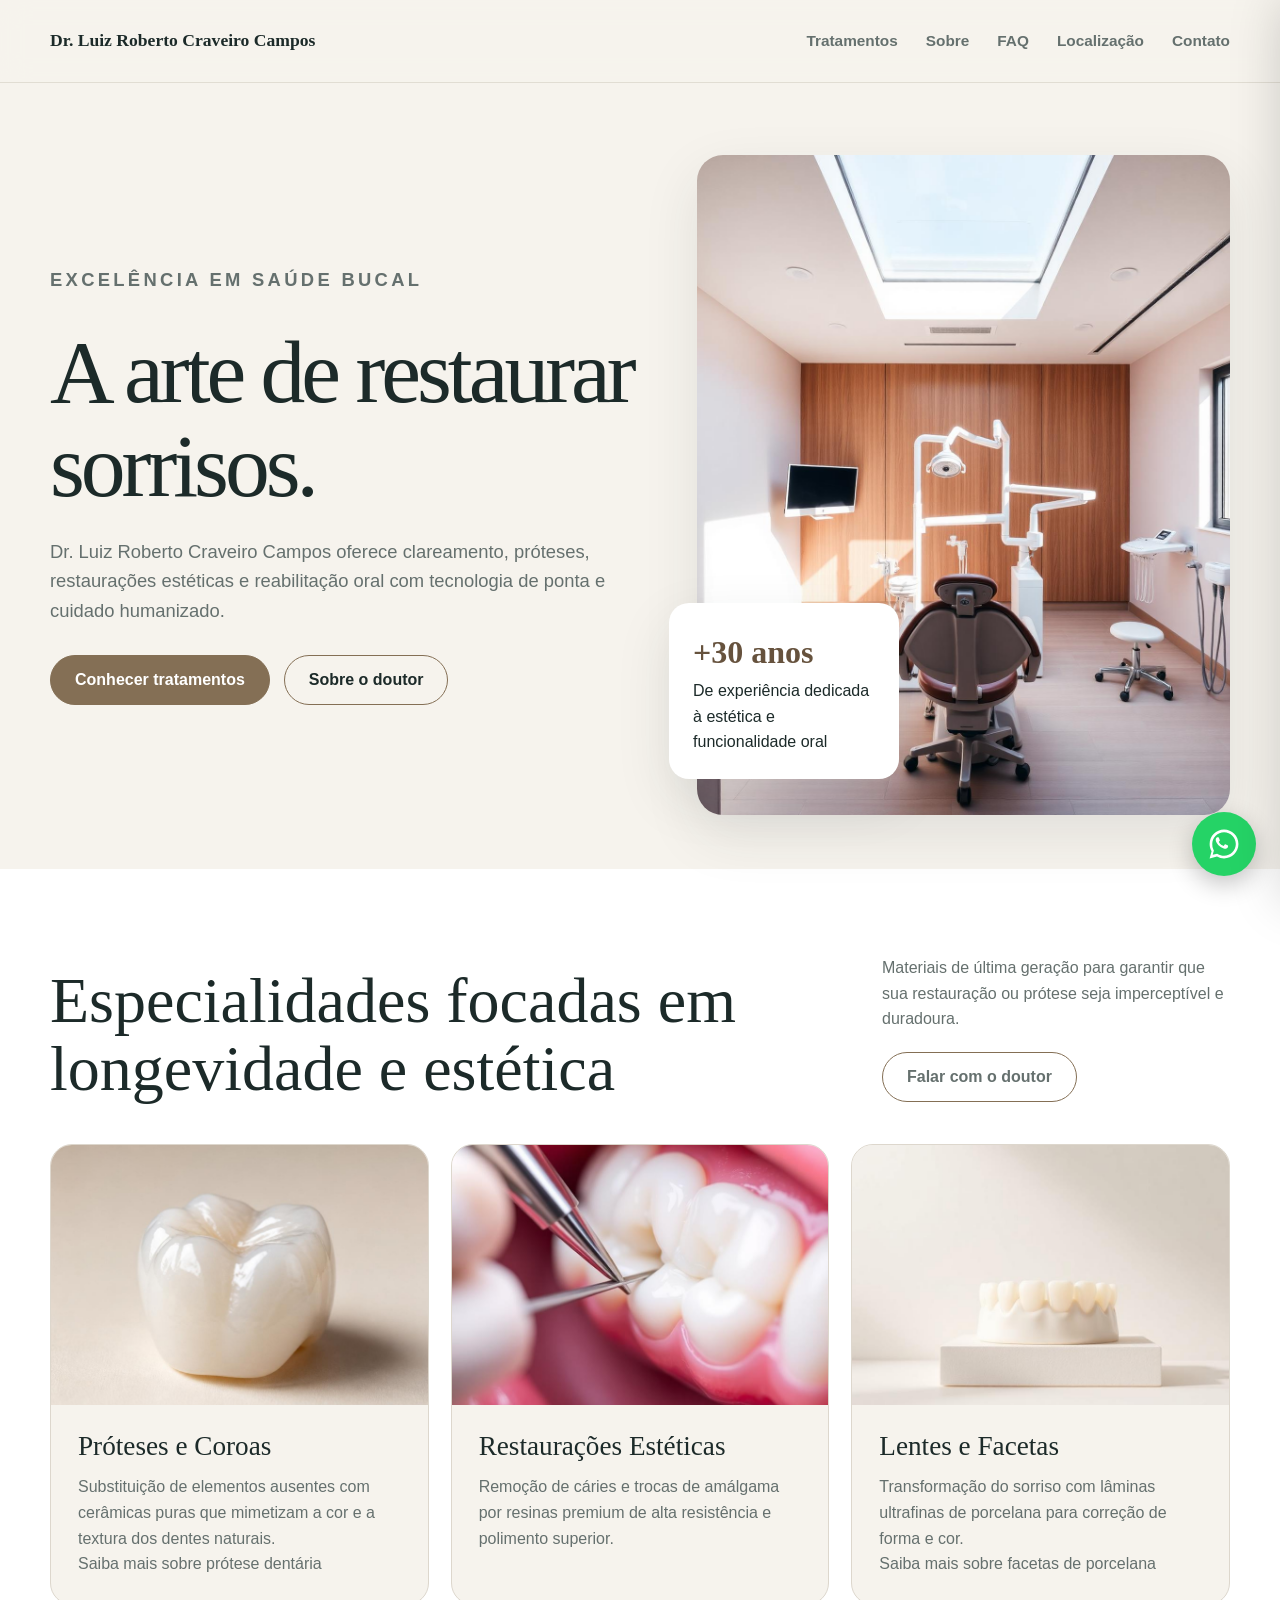
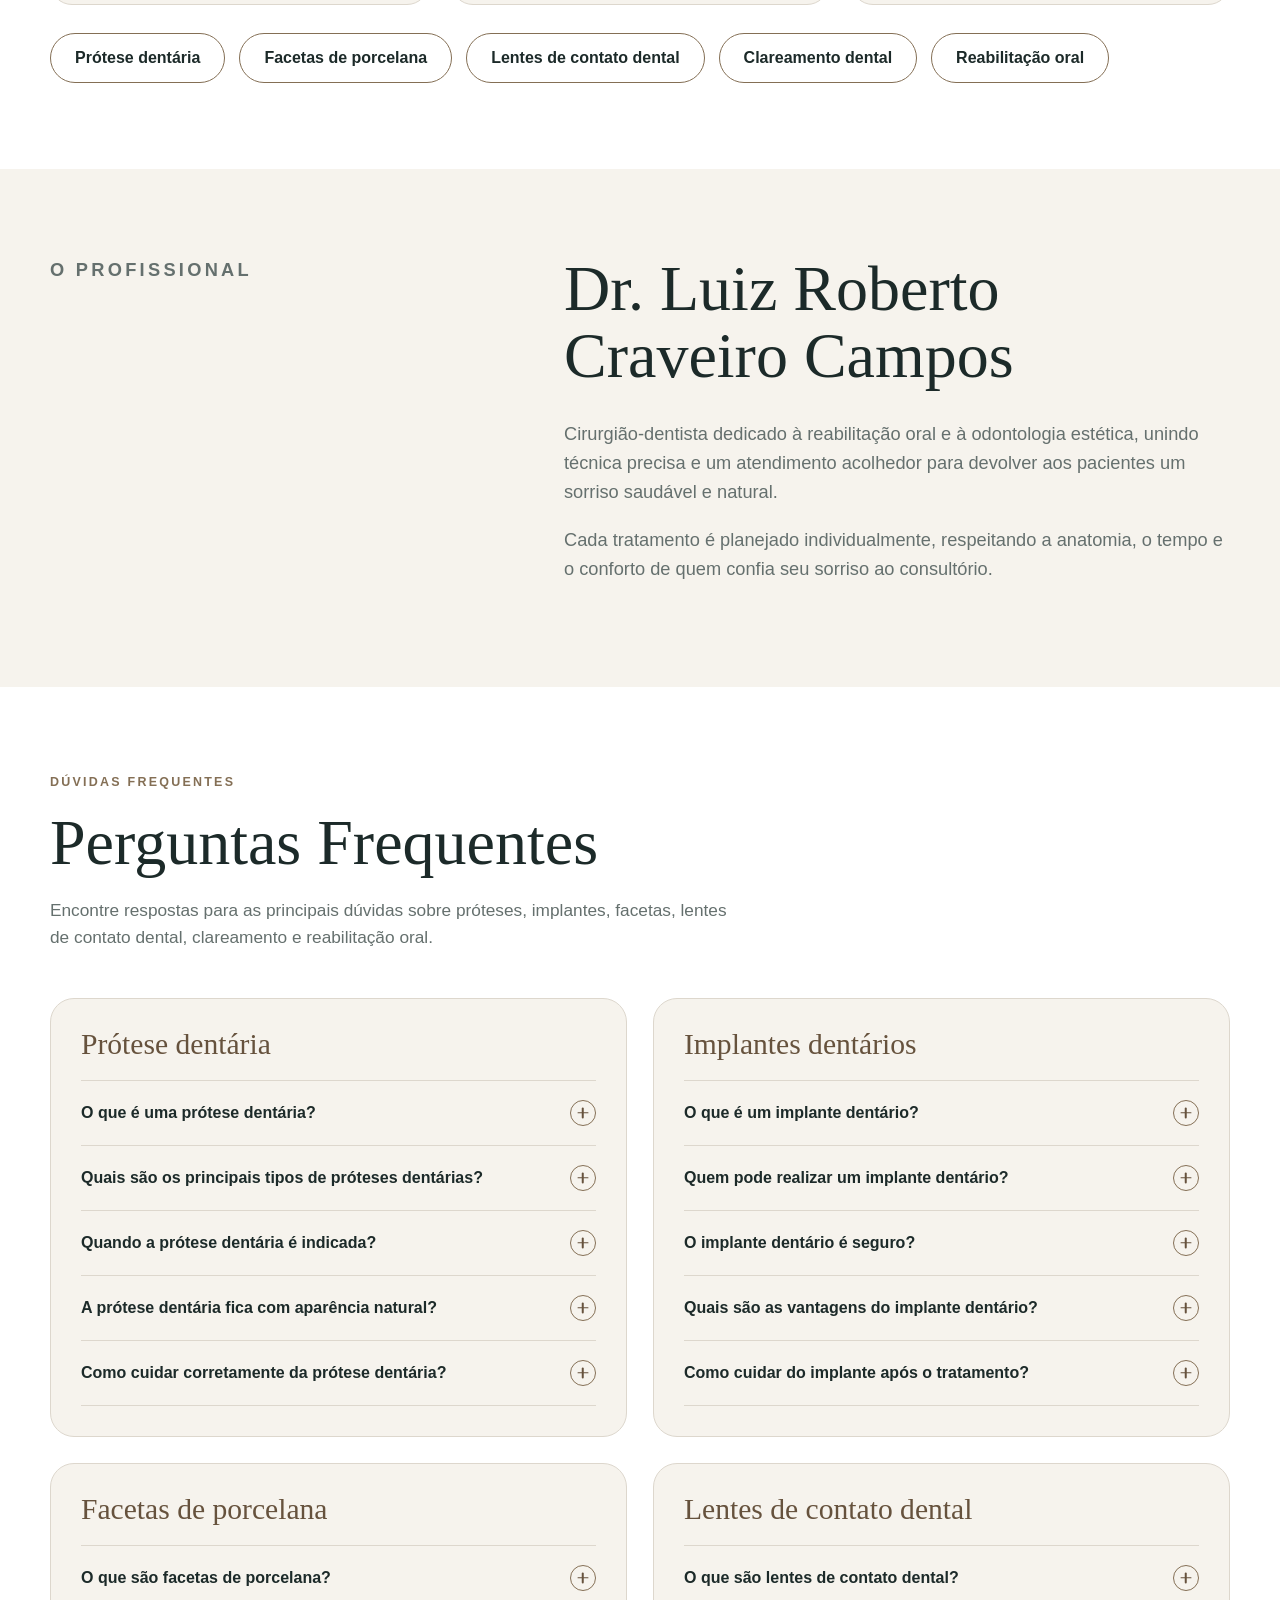
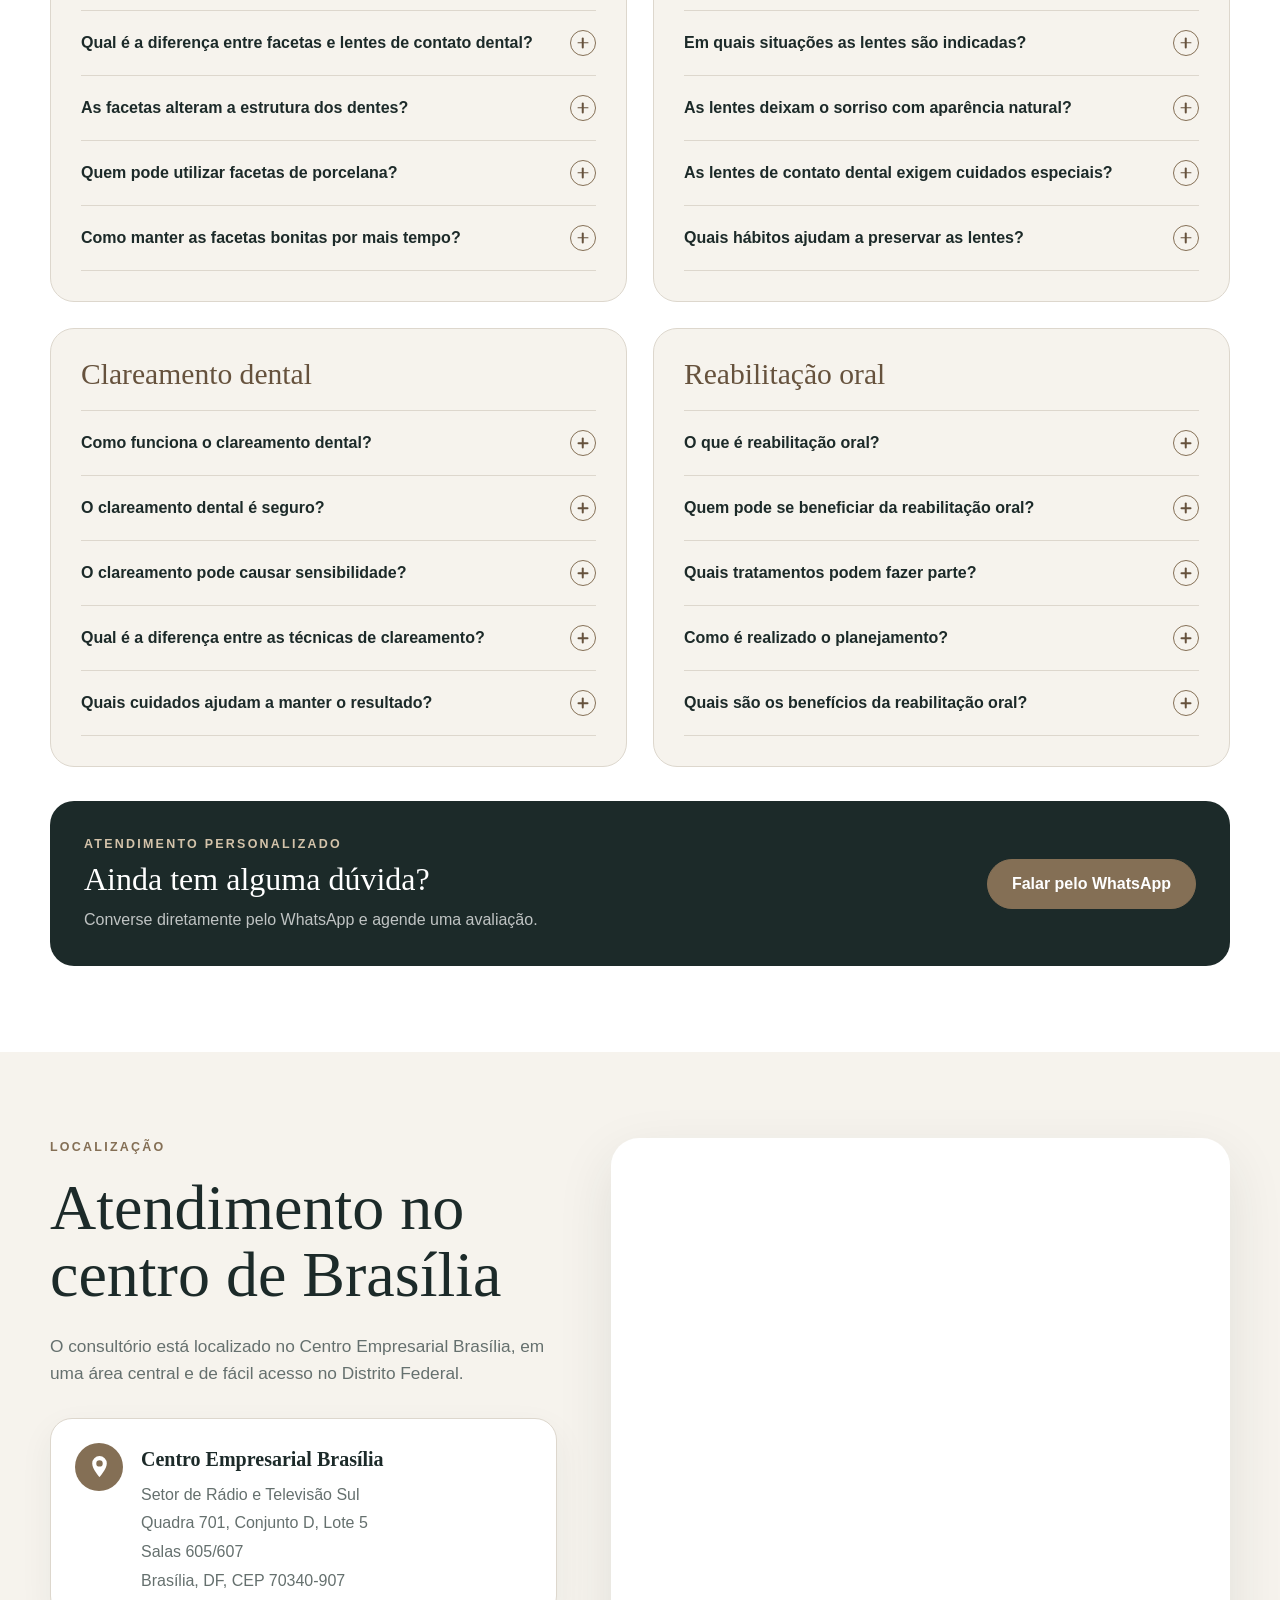
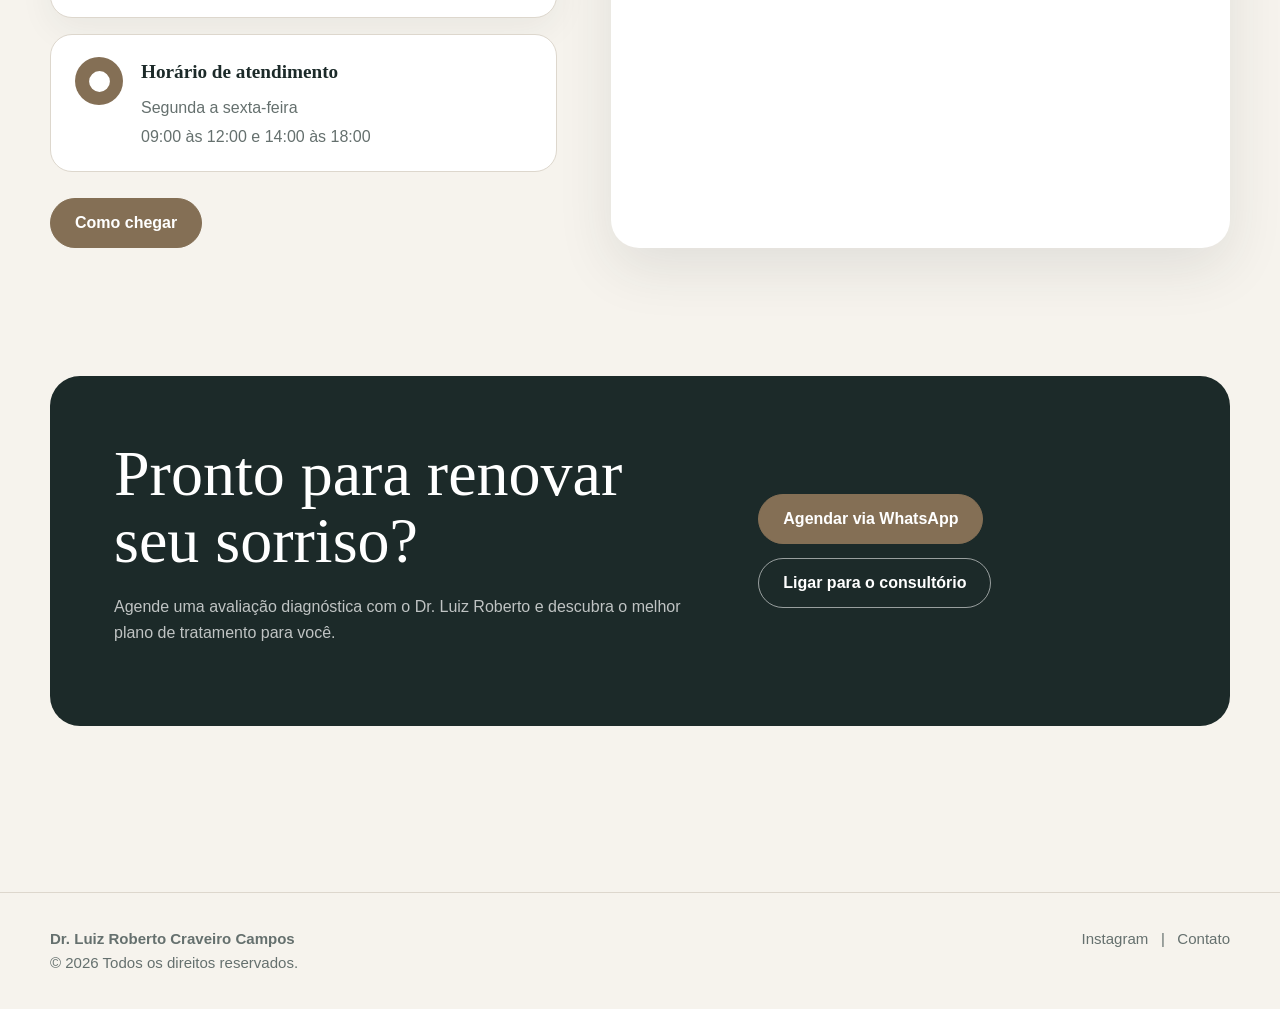
==== commit 30e12283: "Add links and additional information to services" ====
--- a/index.html
+++ b/index.html
@@ -7,6 +7,8 @@
 <title>Dr. Luiz Roberto Craveiro Campos | Odontologia Estética em Brasília</title>
 <meta content="Atendimento odontológico em Brasília com foco em próteses dentárias, implantes, facetas de porcelana, lentes de contato dental, clareamento e reabilitação oral." name="description"/>
 <link rel="stylesheet" href="assets/css/styles.css">
+<link rel="icon" type="image/png" sizes="32x32" href="assets/icons/favicon-32x32.png"/>
+<link rel="apple-touch-icon" sizes="180x180" href="assets/icons/apple-touch-icon.png"/>
 <link href="https://luizrobertocraveiro.com.br/" rel="canonical"/><meta content="index, follow, max-image-preview:large" name="robots"/><meta content="Dr. Luiz Roberto Craveiro Campos" name="author"/><meta content="#846f55" name="theme-color"/><meta content="pt_BR" property="og:locale"/><meta content="website" property="og:type"/><meta content="Dr. Luiz Roberto Craveiro Campos" property="og:site_name"/><meta content="Dr. Luiz Roberto Craveiro Campos | Odontologia Estética em Brasília" property="og:title"/><meta content="Atendimento odontológico em Brasília com foco em próteses dentárias, implantes, facetas de porcelana, lentes de contato dental, clareamento e reabilitação oral." property="og:description"/><meta content="https://luizrobertocraveiro.com.br/" property="og:url"/><meta content="https://luizrobertocraveiro.com.br/assets/images/hero-clinic-BvfuUjxm.jpg" property="og:image"/><meta content="Consultório odontológico do Dr. Luiz Roberto Craveiro Campos em Brasília" property="og:image:alt"/><meta content="summary_large_image" name="twitter:card"/><meta content="Dr. Luiz Roberto Craveiro Campos | Odontologia Estética em Brasília" name="twitter:title"/><meta content="Atendimento odontológico em Brasília com foco em próteses dentárias, implantes, facetas de porcelana, lentes de contato dental, clareamento e reabilitação oral." name="twitter:description"/><meta content="https://luizrobertocraveiro.com.br/assets/images/hero-clinic-BvfuUjxm.jpg" name="twitter:image"/><link as="image" href="assets/images/hero-clinic-BvfuUjxm.jpg" rel="preload"/><script type="application/ld+json">{
   "@context": "https://schema.org",
   "@graph": [
@@ -431,11 +433,12 @@
 <article class="service-card">
 <img alt="Coroa em porcelana para prótese dentária" decoding="async" loading="lazy" src="assets/images/protese_coroa.jpg"/>
 <div class="service-card-content">
-<h3>Próteses e Coroas</h3>
+<h3><a href="protese-dentaria.html">Próteses e Coroas</a></h3>
 <p>
                 Substituição de elementos ausentes com cerâmicas puras que
                 mimetizam a cor e a textura dos dentes naturais.
               </p>
+<p><a href="protese-dentaria.html">Saiba mais sobre prótese dentária</a></p>
 </div>
 </article>
 <article class="service-card">
@@ -451,13 +454,21 @@
 <article class="service-card">
 <img alt="Lentes de contato dentais em porcelana" decoding="async" loading="lazy" src="assets/images/service-veneers-v1lhgjk4.jpg"/>
 <div class="service-card-content">
-<h3>Lentes e Facetas</h3>
+<h3><a href="lentes-de-contato-dental.html">Lentes e Facetas</a></h3>
 <p>
                 Transformação do sorriso com lâminas ultrafinas de porcelana
                 para correção de forma e cor.
               </p>
+<p><a href="facetas-de-porcelana.html">Saiba mais sobre facetas de porcelana</a></p>
 </div>
 </article>
+</div>
+<div class="actions" style="margin-top:28px">
+<a class="btn btn-outline" href="protese-dentaria.html">Prótese dentária</a>
+<a class="btn btn-outline" href="facetas-de-porcelana.html">Facetas de porcelana</a>
+<a class="btn btn-outline" href="lentes-de-contato-dental.html">Lentes de contato dental</a>
+<a class="btn btn-outline" href="clareamento-dental.html">Clareamento dental</a>
+<a class="btn btn-outline" href="reabilitacao-oral.html">Reabilitação oral</a>
 </div>
 </div>
 </section>
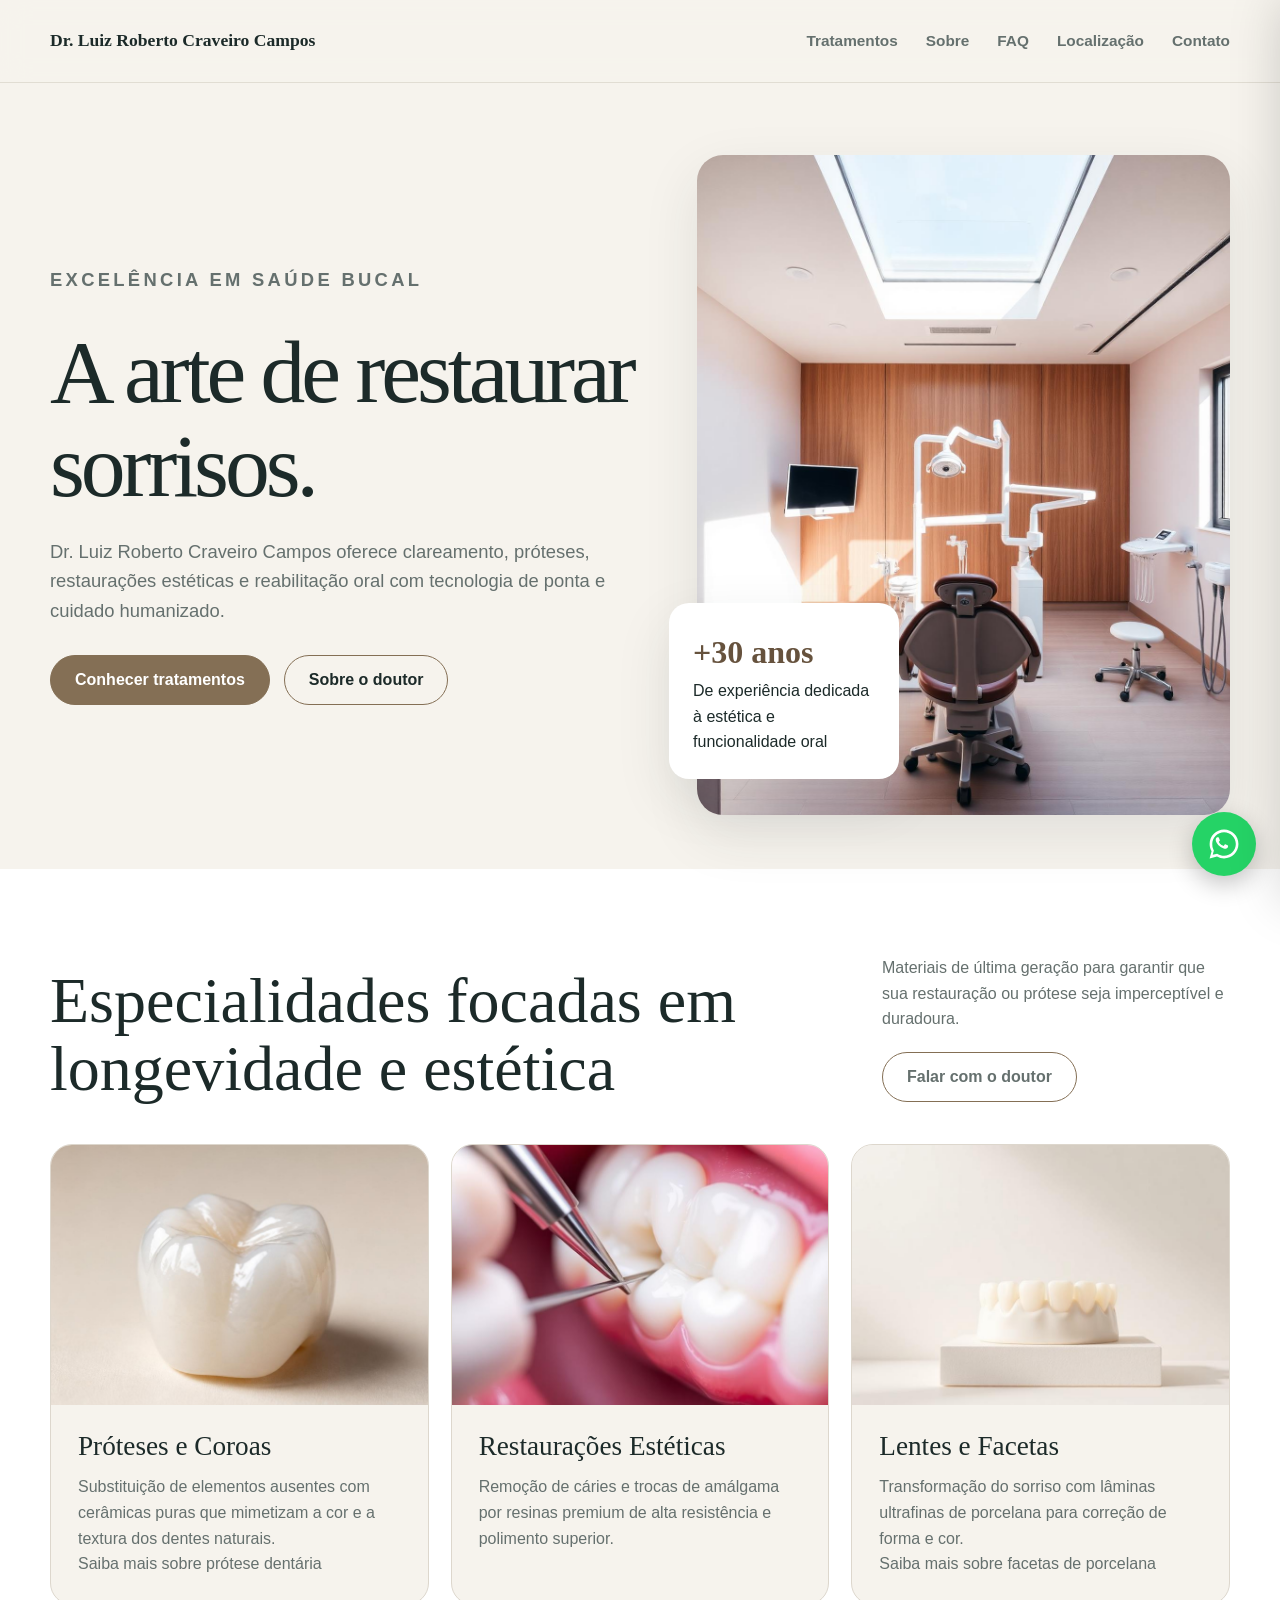
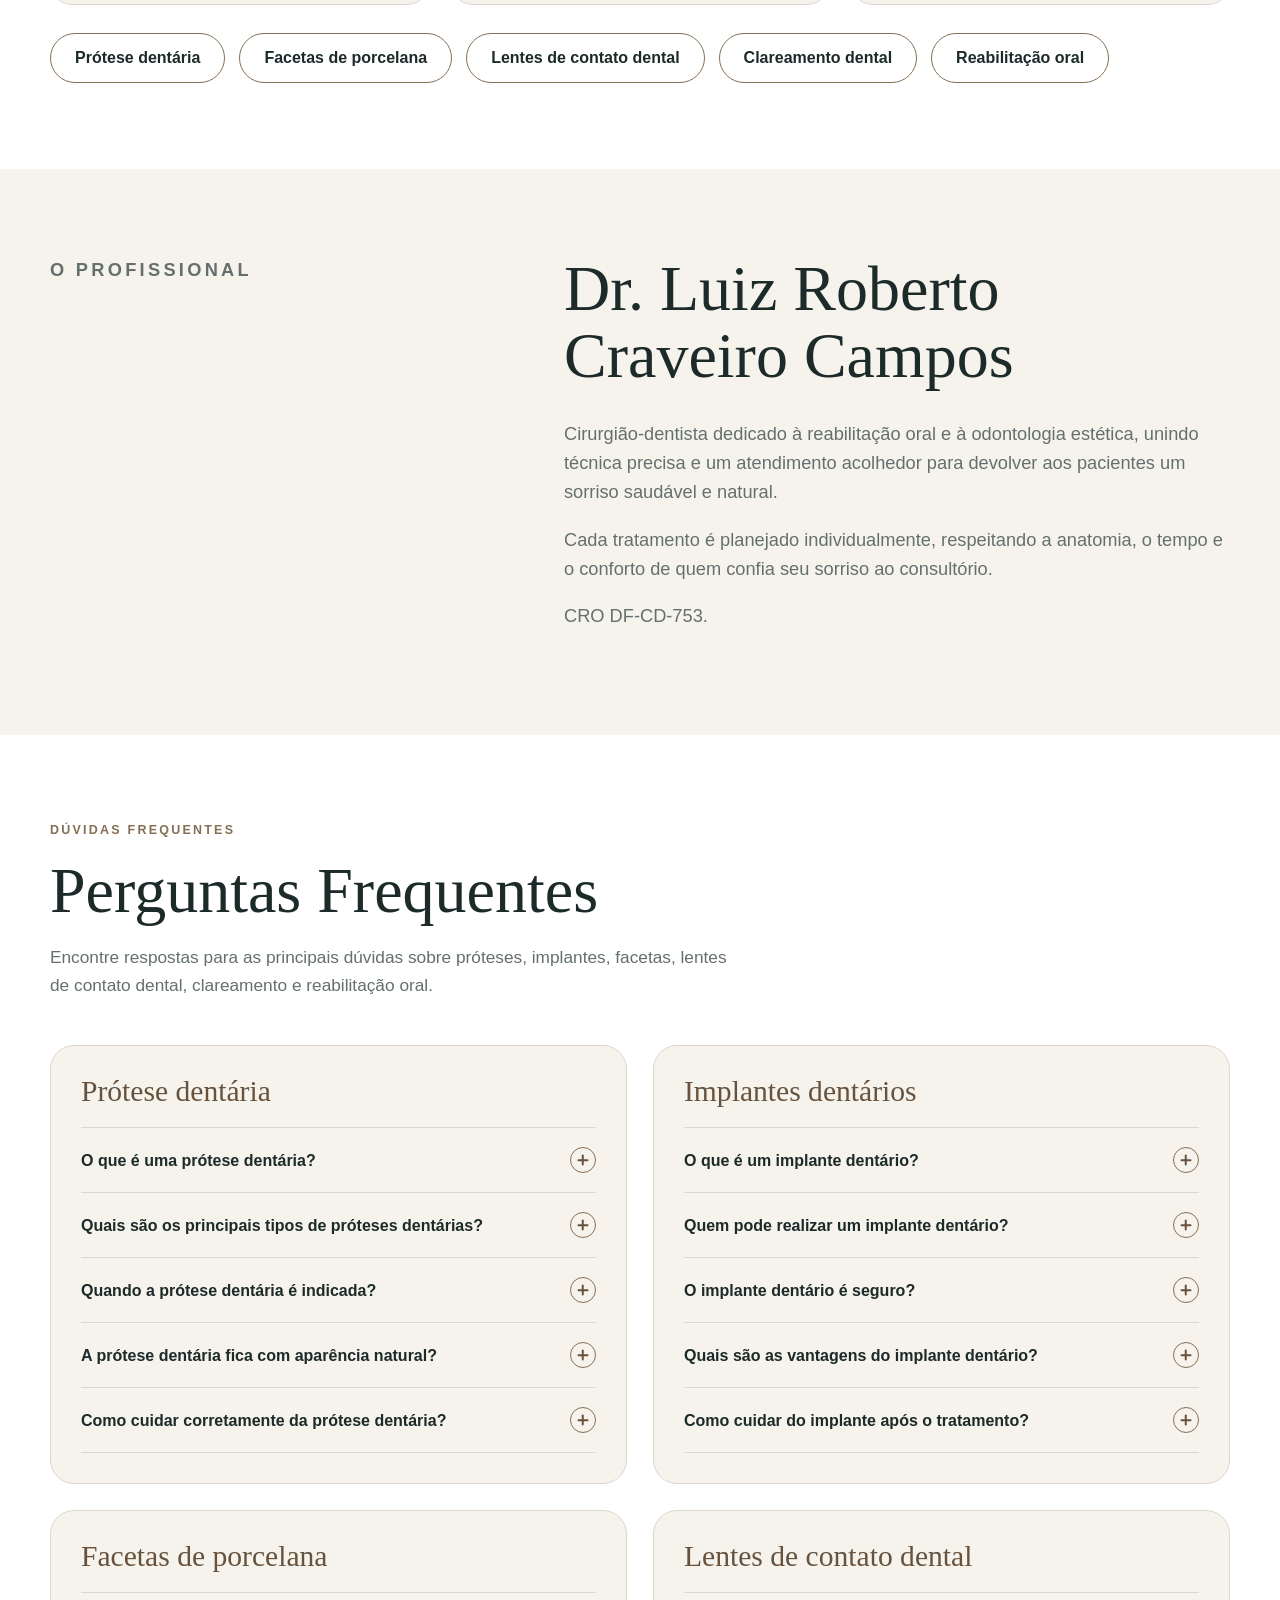
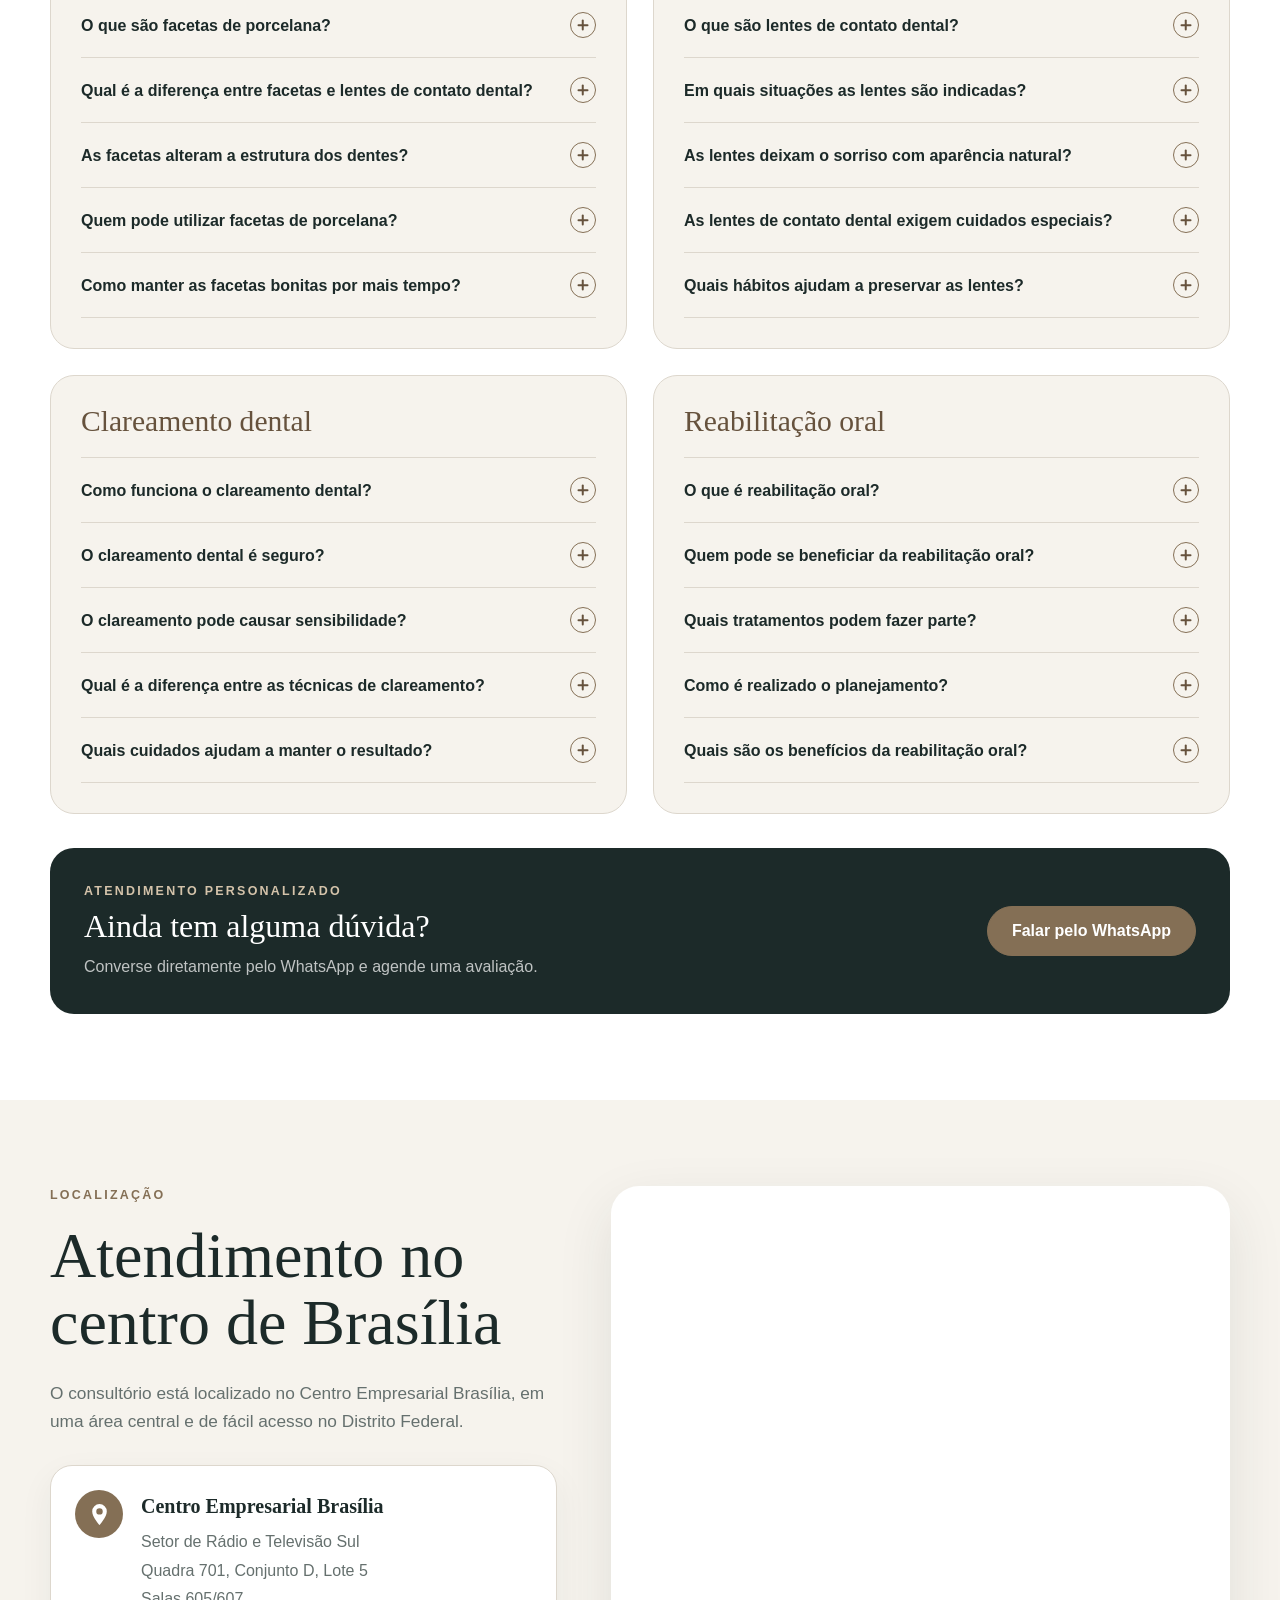
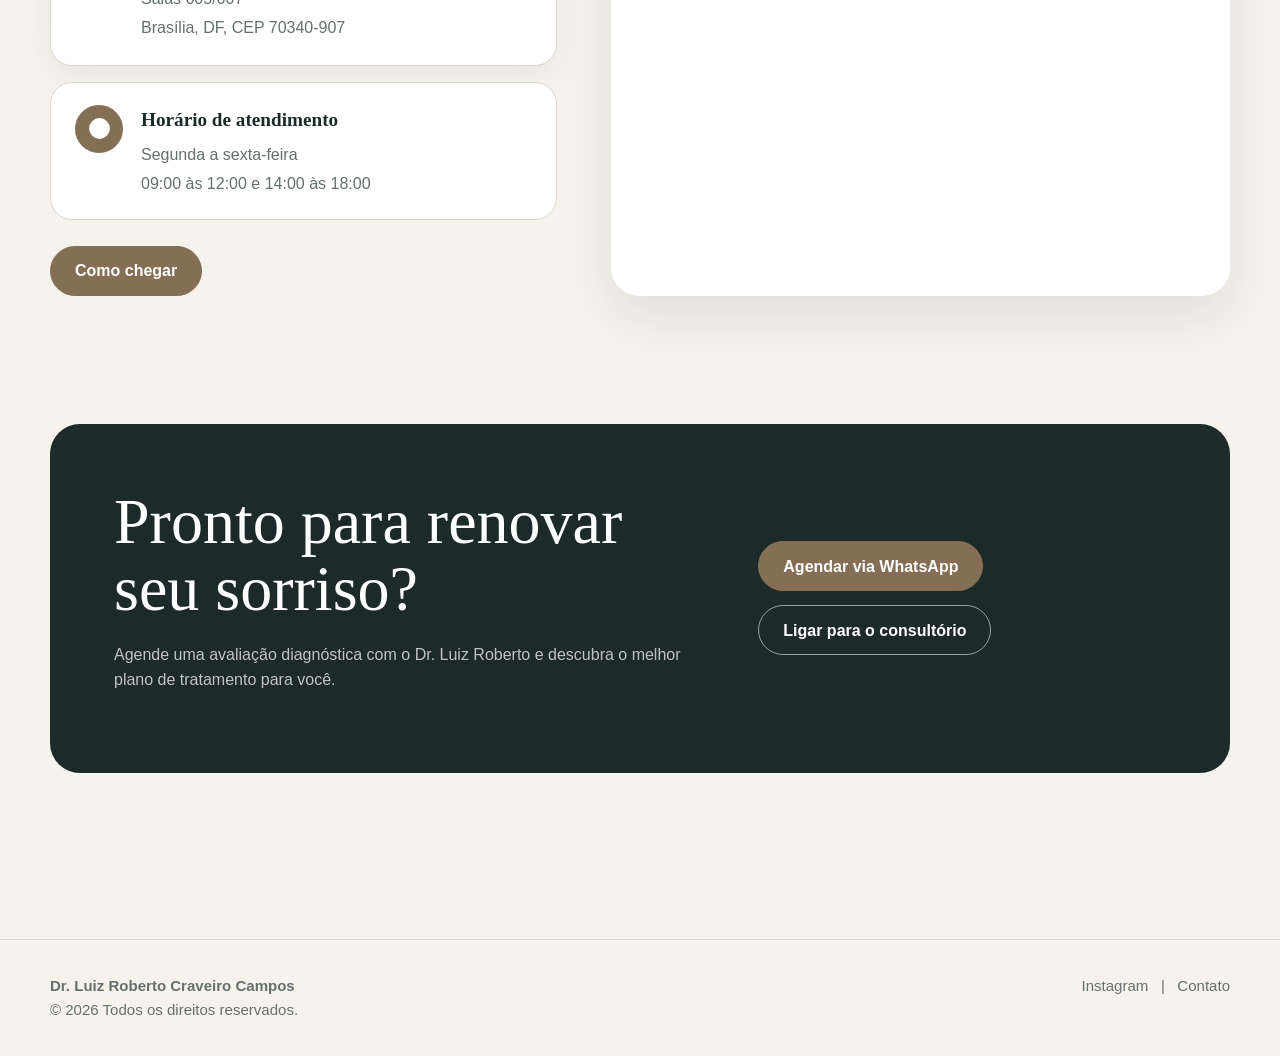
==== commit 8ea92f18: "Add CRO information to index.html" ====
--- a/index.html
+++ b/index.html
@@ -487,7 +487,10 @@
 <p>
             Cada tratamento é planejado individualmente, respeitando a anatomia,
             o tempo e o conforto de quem confia seu sorriso ao consultório.
-          </p>
+          </p><p>
+           CRO DF-CD-753.
+             </p>
+
 </div>
 </div>
 </section>
--- a/assets/css/styles.css
+++ b/assets/css/styles.css
@@ -837,3 +837,159 @@
       font-family:Georgia, "Times New Roman", serif;
       font-size:1.2rem;
     }
+
+/* Treatment pages */
+.treatment-page .lead{
+  max-width:680px;
+  color:var(--muted);
+  font-size:1.16rem;
+}
+
+.treatment-page .hero img{
+  width:100%;
+  height:560px;
+  object-fit:cover;
+  border-radius:var(--radius);
+  box-shadow:var(--shadow);
+}
+
+.surface{
+  background:var(--surface);
+}
+
+.grid-2{
+  display:grid;
+  grid-template-columns:1fr 1fr;
+  gap:34px;
+}
+
+.panel{
+  padding:30px;
+  border:1px solid var(--line);
+  border-radius:var(--radius);
+  background:var(--surface);
+}
+
+.surface .panel{
+  background:var(--bg);
+}
+
+.treatment-page ul{
+  padding-left:22px;
+  color:var(--muted);
+}
+
+.treatment-page li + li{
+  margin-top:10px;
+}
+
+.treatment-page .faq details{
+  padding:18px 0;
+  border-top:1px solid var(--line);
+}
+
+.treatment-page .faq summary{
+  cursor:pointer;
+  font-weight:800;
+}
+
+.treatment-page .faq details:last-child{
+  border-bottom:1px solid var(--line);
+}
+
+.treatments{
+  display:grid;
+  grid-template-columns:repeat(4,1fr);
+  gap:14px;
+}
+
+.treatments a{
+  min-height:86px;
+  display:flex;
+  align-items:center;
+  padding:18px;
+  border:1px solid var(--line);
+  border-radius:16px;
+  background:var(--surface);
+  font-weight:700;
+  transition:border-color .2s ease,color .2s ease,transform .2s ease;
+}
+
+.treatments a:hover{
+  color:var(--accent-dark);
+  border-color:var(--accent);
+  transform:translateY(-2px);
+}
+
+.cta{
+  display:flex;
+  align-items:center;
+  justify-content:space-between;
+  gap:28px;
+  padding:42px;
+  border-radius:var(--radius);
+  background:var(--text);
+  color:#fff;
+}
+
+.cta p{
+  margin:0;
+  color:rgba(255,255,255,.78);
+}
+
+.cta h2{
+  margin-bottom:10px;
+  color:#fff;
+}
+
+.cta .btn{
+  background:#fff;
+  color:var(--text);
+  border-color:#fff;
+}
+
+@media (max-width:900px){
+  .grid-2{
+    grid-template-columns:1fr;
+  }
+
+  .treatment-page .hero img{
+    height:420px;
+  }
+
+  .treatments{
+    grid-template-columns:1fr 1fr;
+  }
+
+  .cta{
+    display:block;
+  }
+
+  .cta .btn{
+    margin-top:22px;
+  }
+}
+
+@media (max-width:560px){
+  .treatment-page .hero img{
+    height:340px;
+  }
+
+  .treatments{
+    grid-template-columns:1fr;
+  }
+
+  .panel,
+  .cta{
+    padding:26px;
+  }
+}
+
+/* Home page refinements */
+.section-actions{
+  margin-top:20px;
+}
+
+.treatment-links{
+  margin-top:28px;
+}
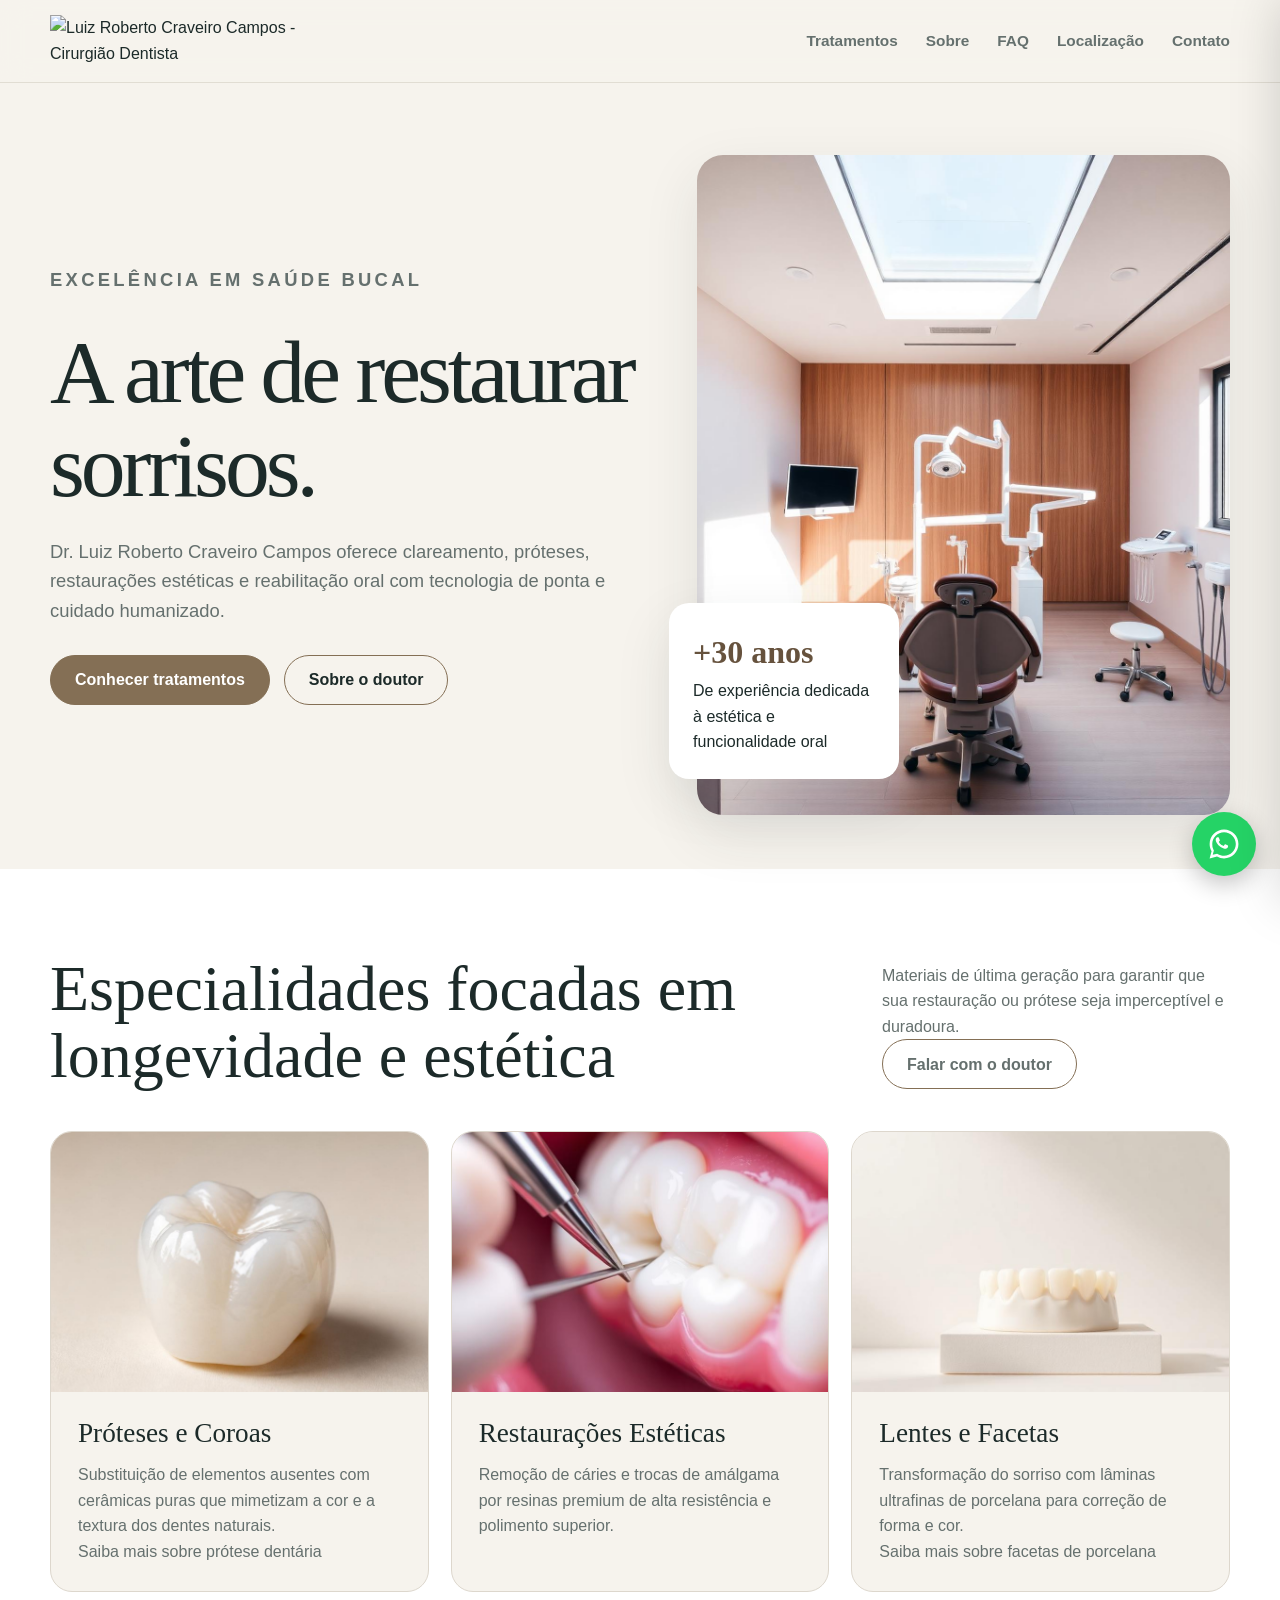
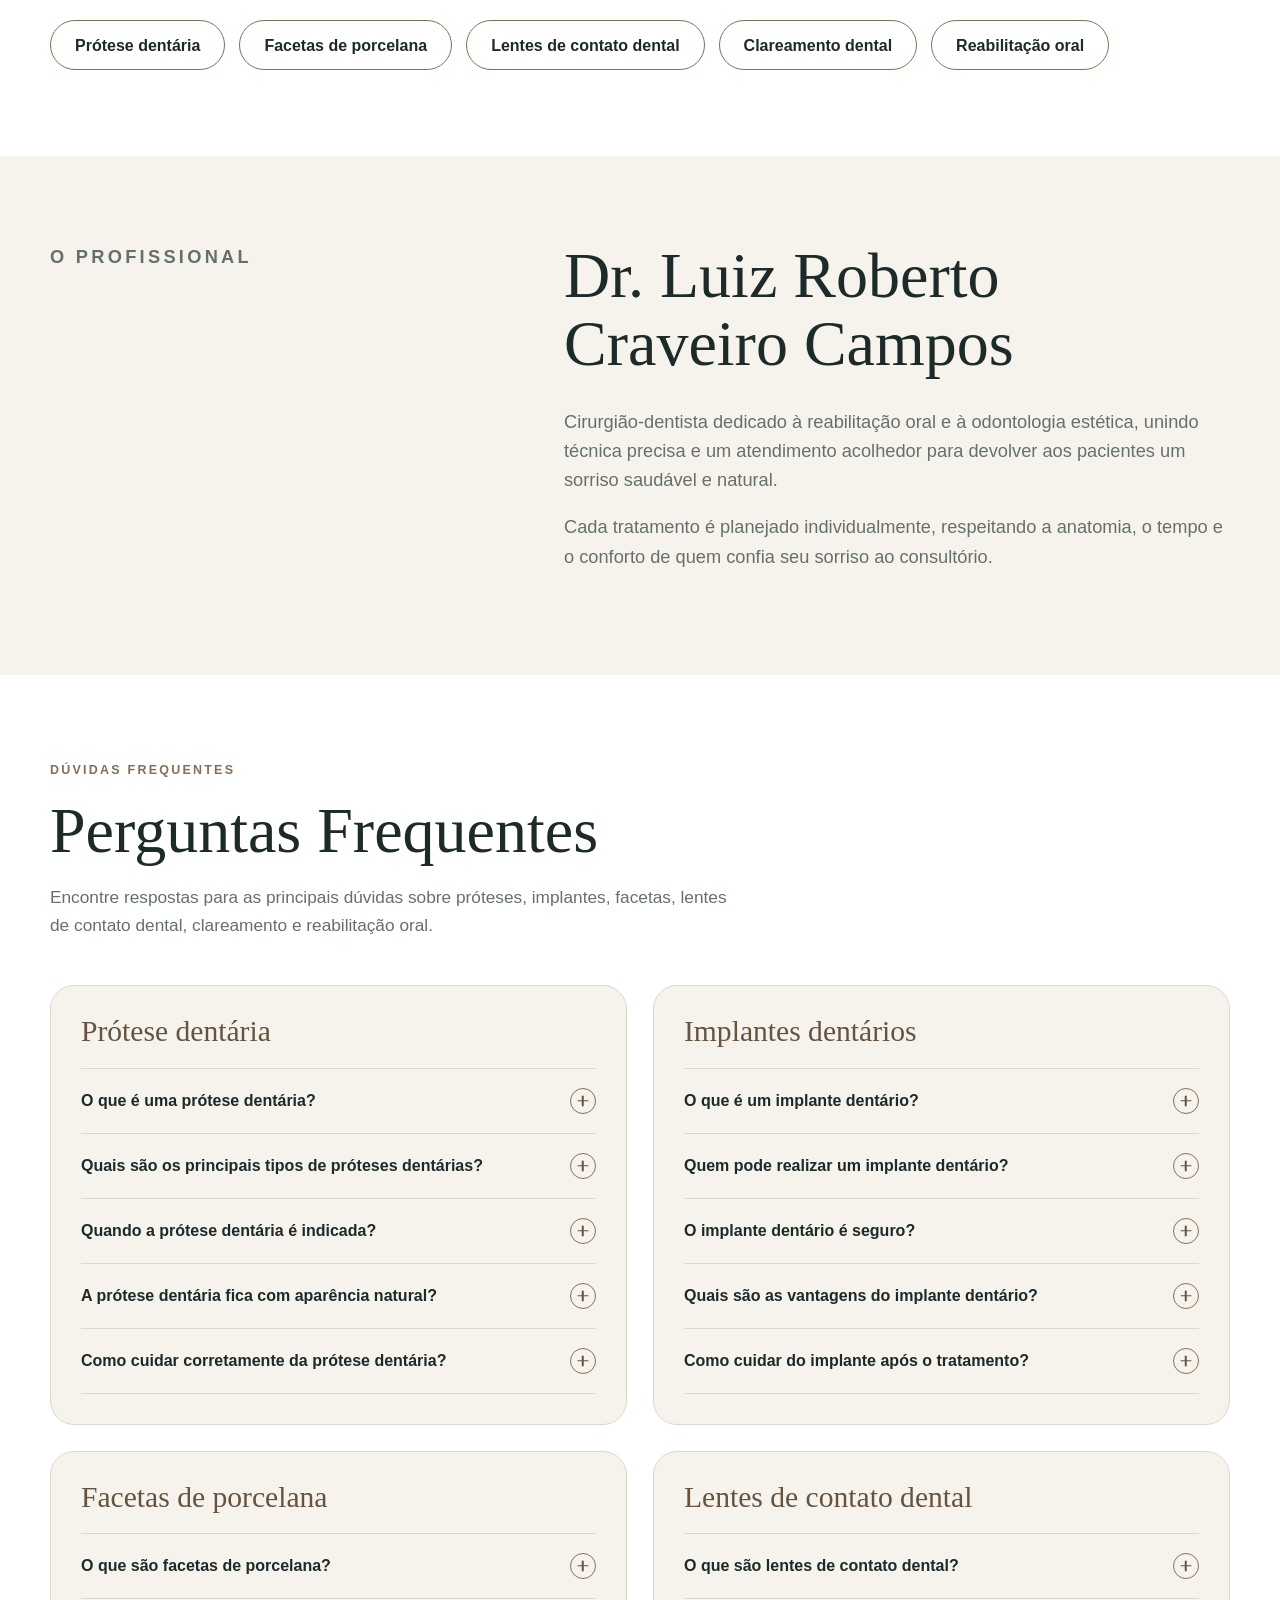
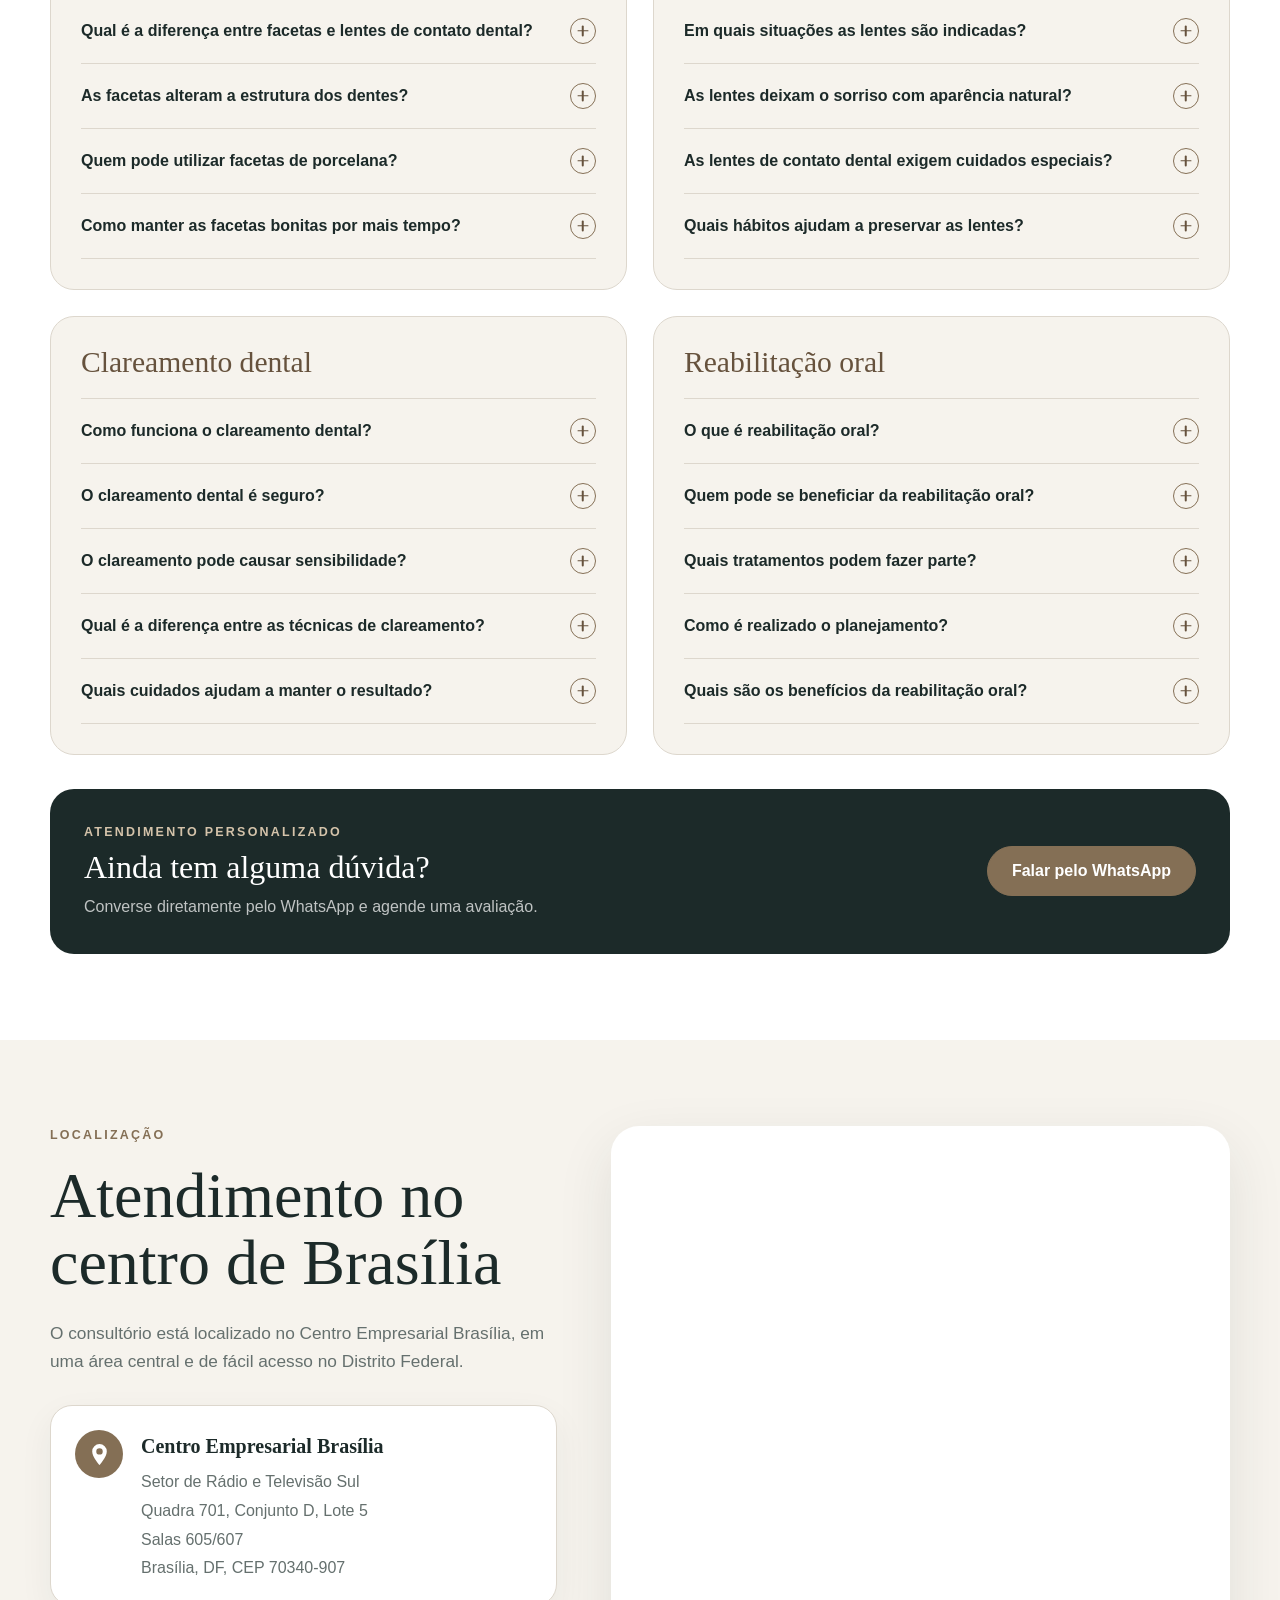
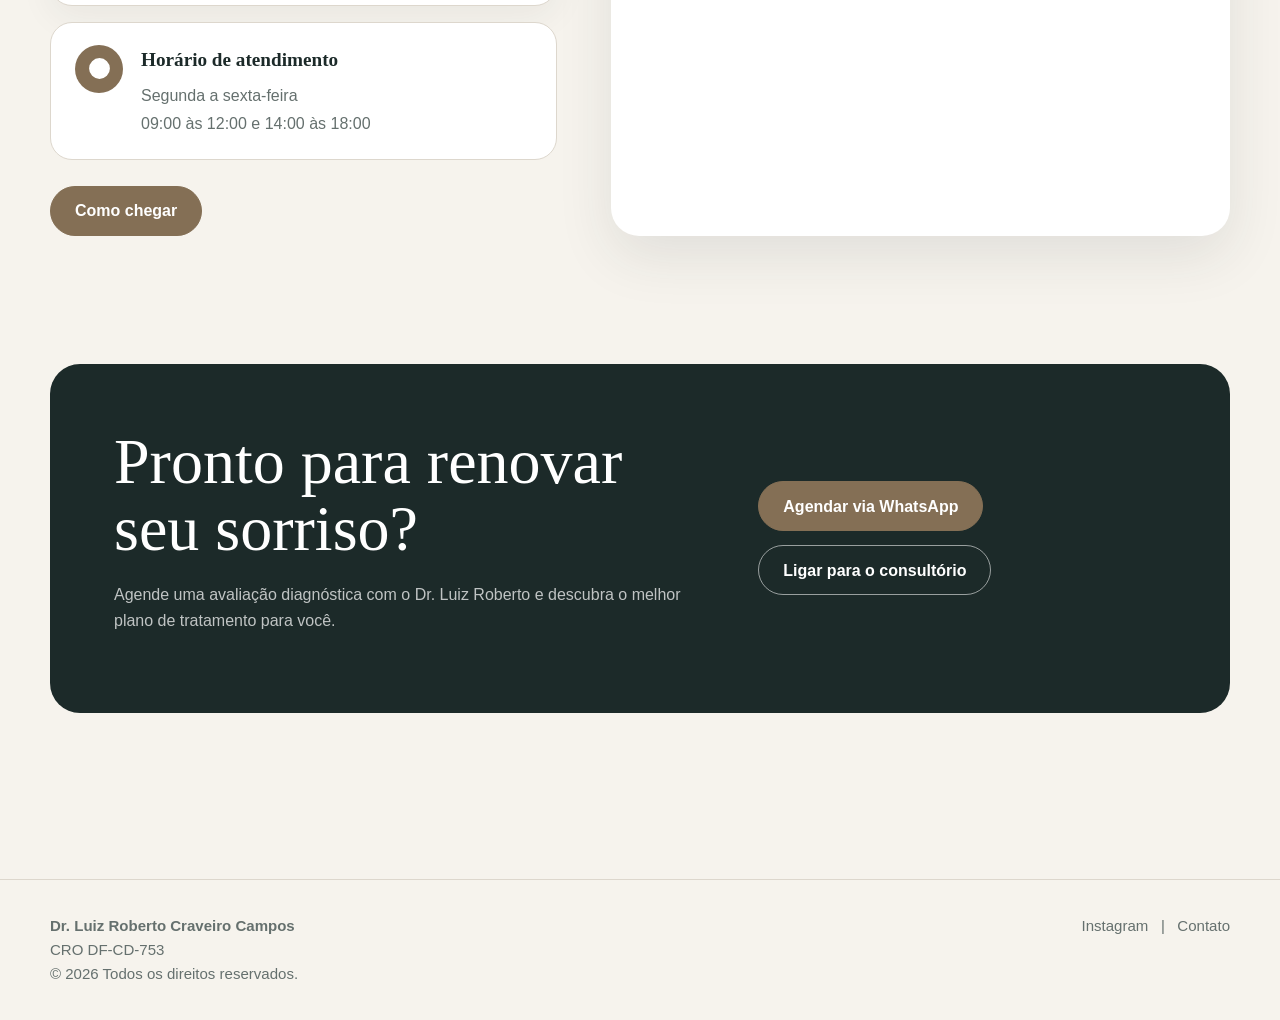
==== commit 3fe78203: "Refactor index.html for better structure and accessibility Updated HTML structure and improved acces" ====
--- a/index.html
+++ b/index.html
@@ -375,7 +375,7 @@
 <body>
 <header>
 <div class="container nav">
-<a class="brand" href="#inicio">Dr. Luiz Roberto Craveiro Campos</a>
+<a class="brand" href="#inicio" aria-label="Dr. Luiz Roberto Craveiro Campos - início"><img class="brand-logo" src="assets/images/logo-luiz-roberto-craveiro-campos.png" alt="Luiz Roberto Craveiro Campos - Cirurgião Dentista"/></a>
 <nav aria-label="Navegação principal" class="nav-links">
 <a href="#servicos">Tratamentos</a>
 <a href="#sobre">Sobre</a>
@@ -424,7 +424,7 @@
               Materiais de última geração para garantir que sua restauração
               ou prótese seja imperceptível e duradoura.
             </p>
-<p style="margin-top:20px">
+<p class="section-actions">
 <a class="btn btn-outline" href="#contato">Falar com o doutor</a>
 </p>
 </div>
@@ -463,7 +463,7 @@
 </div>
 </article>
 </div>
-<div class="actions" style="margin-top:28px">
+<div class="actions treatment-links">
 <a class="btn btn-outline" href="protese-dentaria.html">Prótese dentária</a>
 <a class="btn btn-outline" href="facetas-de-porcelana.html">Facetas de porcelana</a>
 <a class="btn btn-outline" href="lentes-de-contato-dental.html">Lentes de contato dental</a>
@@ -487,10 +487,7 @@
 <p>
             Cada tratamento é planejado individualmente, respeitando a anatomia,
             o tempo e o conforto de quem confia seu sorriso ao consultório.
-          </p><p>
-           CRO DF-CD-753.
-             </p>
-
+          </p>
 </div>
 </div>
 </section>
@@ -964,6 +961,7 @@
 <div class="container footer-inner">
 <div>
 <strong>Dr. Luiz Roberto Craveiro Campos</strong><br/>
+        <span>CRO DF-CD-753</span><br/>
         © 2026 Todos os direitos reservados.
       </div>
 <div>
@@ -976,7 +974,7 @@
 <div aria-hidden="true" class="menu-overlay" id="menu-overlay"></div>
 <aside aria-hidden="true" aria-label="Menu principal" class="side-menu" id="mobile-menu">
 <div class="side-menu-header">
-<div class="side-menu-title">Dr. Luiz Roberto<br/>Craveiro Campos</div>
+<div class="side-menu-title"><img class="side-menu-logo" src="assets/images/logo-luiz-roberto-craveiro-campos.png" alt="Luiz Roberto Craveiro Campos - Cirurgião Dentista"/></div>
 <button aria-label="Fechar menu" class="menu-close" type="button">×</button>
 </div>
 <nav aria-label="Links do menu" class="side-menu-links">
--- a/assets/css/styles.css
+++ b/assets/css/styles.css
@@ -48,11 +48,17 @@
     }
 
     .brand{
-      font-family:Georgia, "Times New Roman", serif;
-      font-size:1.1rem;
-      font-weight:700;
-      max-width:320px;
-      line-height:1.2;
+      display:flex;
+      align-items:center;
+      width:min(280px, 42vw);
+      min-width:170px;
+    }
+
+    .brand-logo{
+      width:100%;
+      max-height:62px;
+      object-fit:contain;
+      object-position:left center;
     }
 
     .nav-links{
@@ -313,7 +319,10 @@
 
     @media (max-width:560px){
       .container{width:min(calc(100% - 24px), var(--max))}
-      .brand{font-size:.92rem}
+      .brand{
+        width:190px;
+        min-width:150px;
+      }
       .nav .btn{padding:0 16px;min-height:44px}
       .hero{padding-top:42px}
       h1{font-size:3.6rem}
@@ -447,10 +456,14 @@
     }
 
     .side-menu-title{
-      font-family:Georgia, "Times New Roman", serif;
-      font-size:1.35rem;
-      line-height:1.2;
-      font-weight:700;
+      width:min(250px, 62vw);
+    }
+
+    .side-menu-logo{
+      width:100%;
+      max-height:82px;
+      object-fit:contain;
+      object-position:left center;
     }
 
     .menu-close{
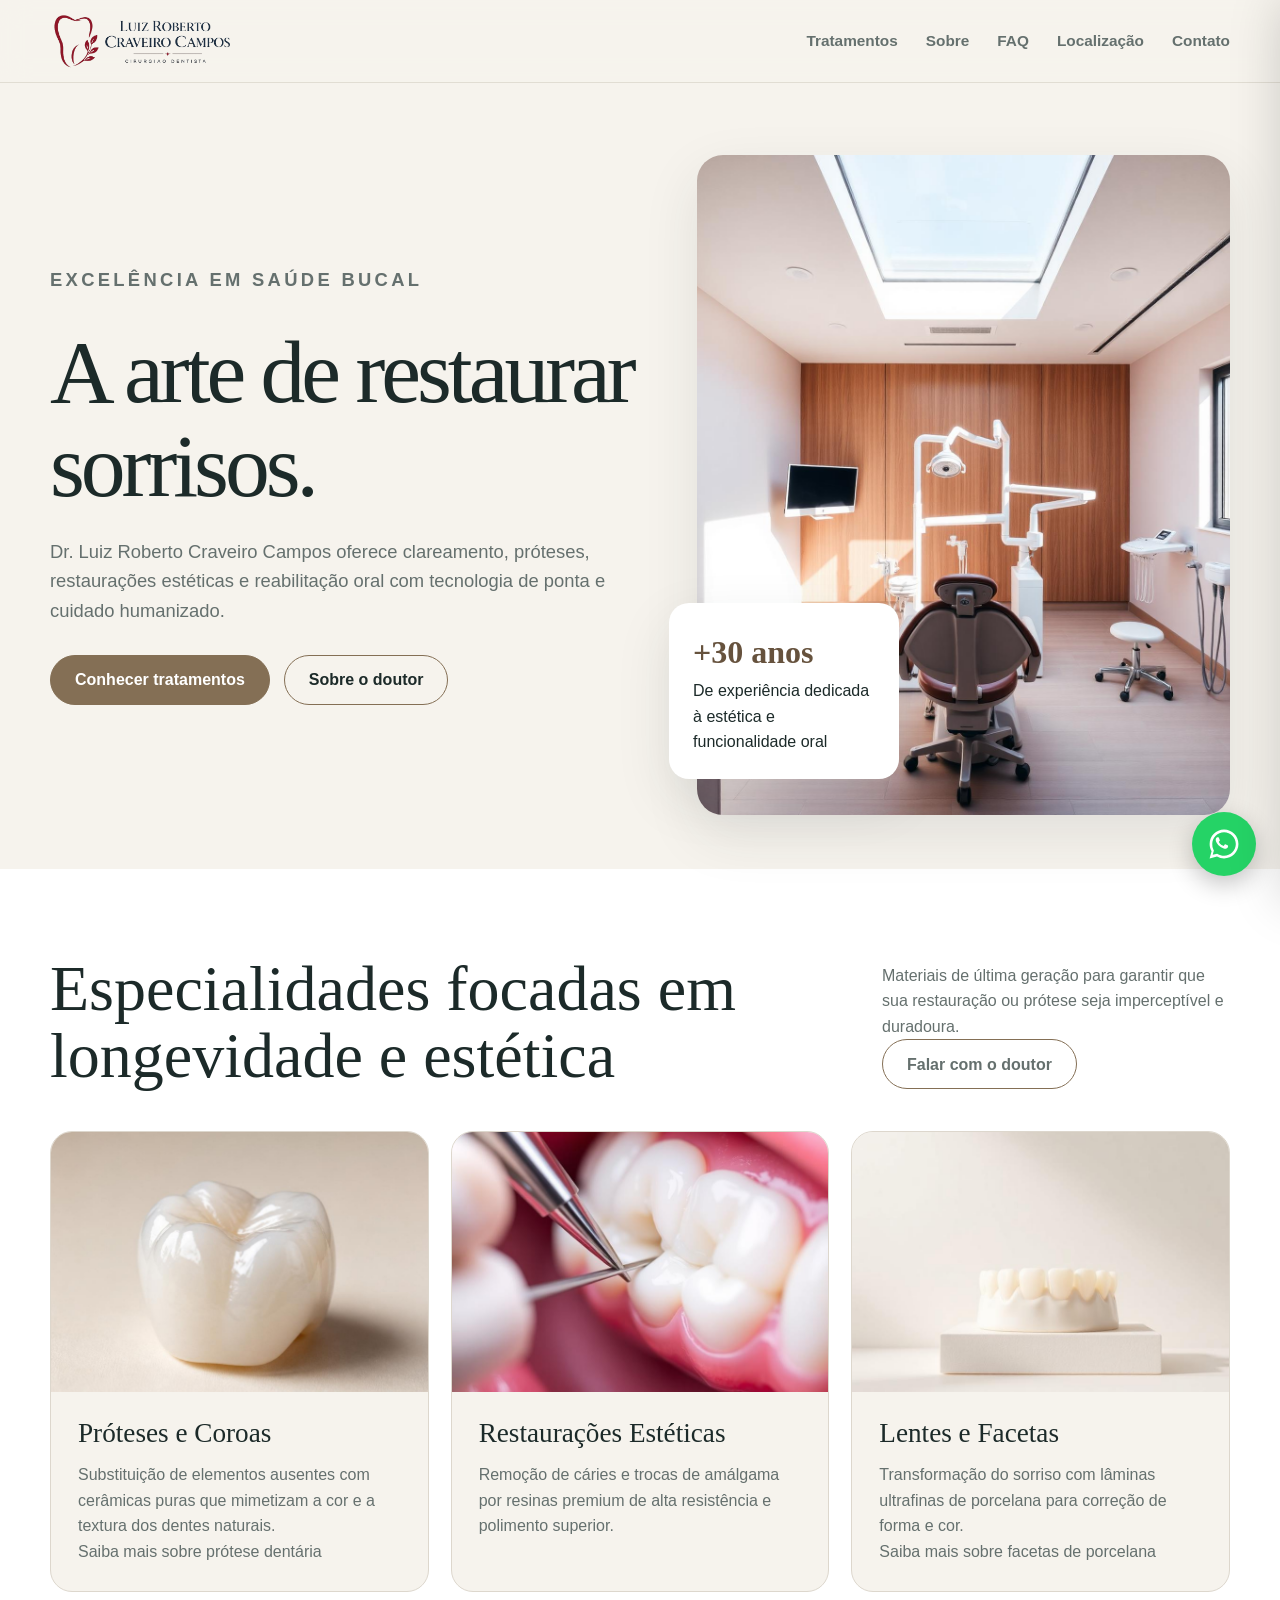
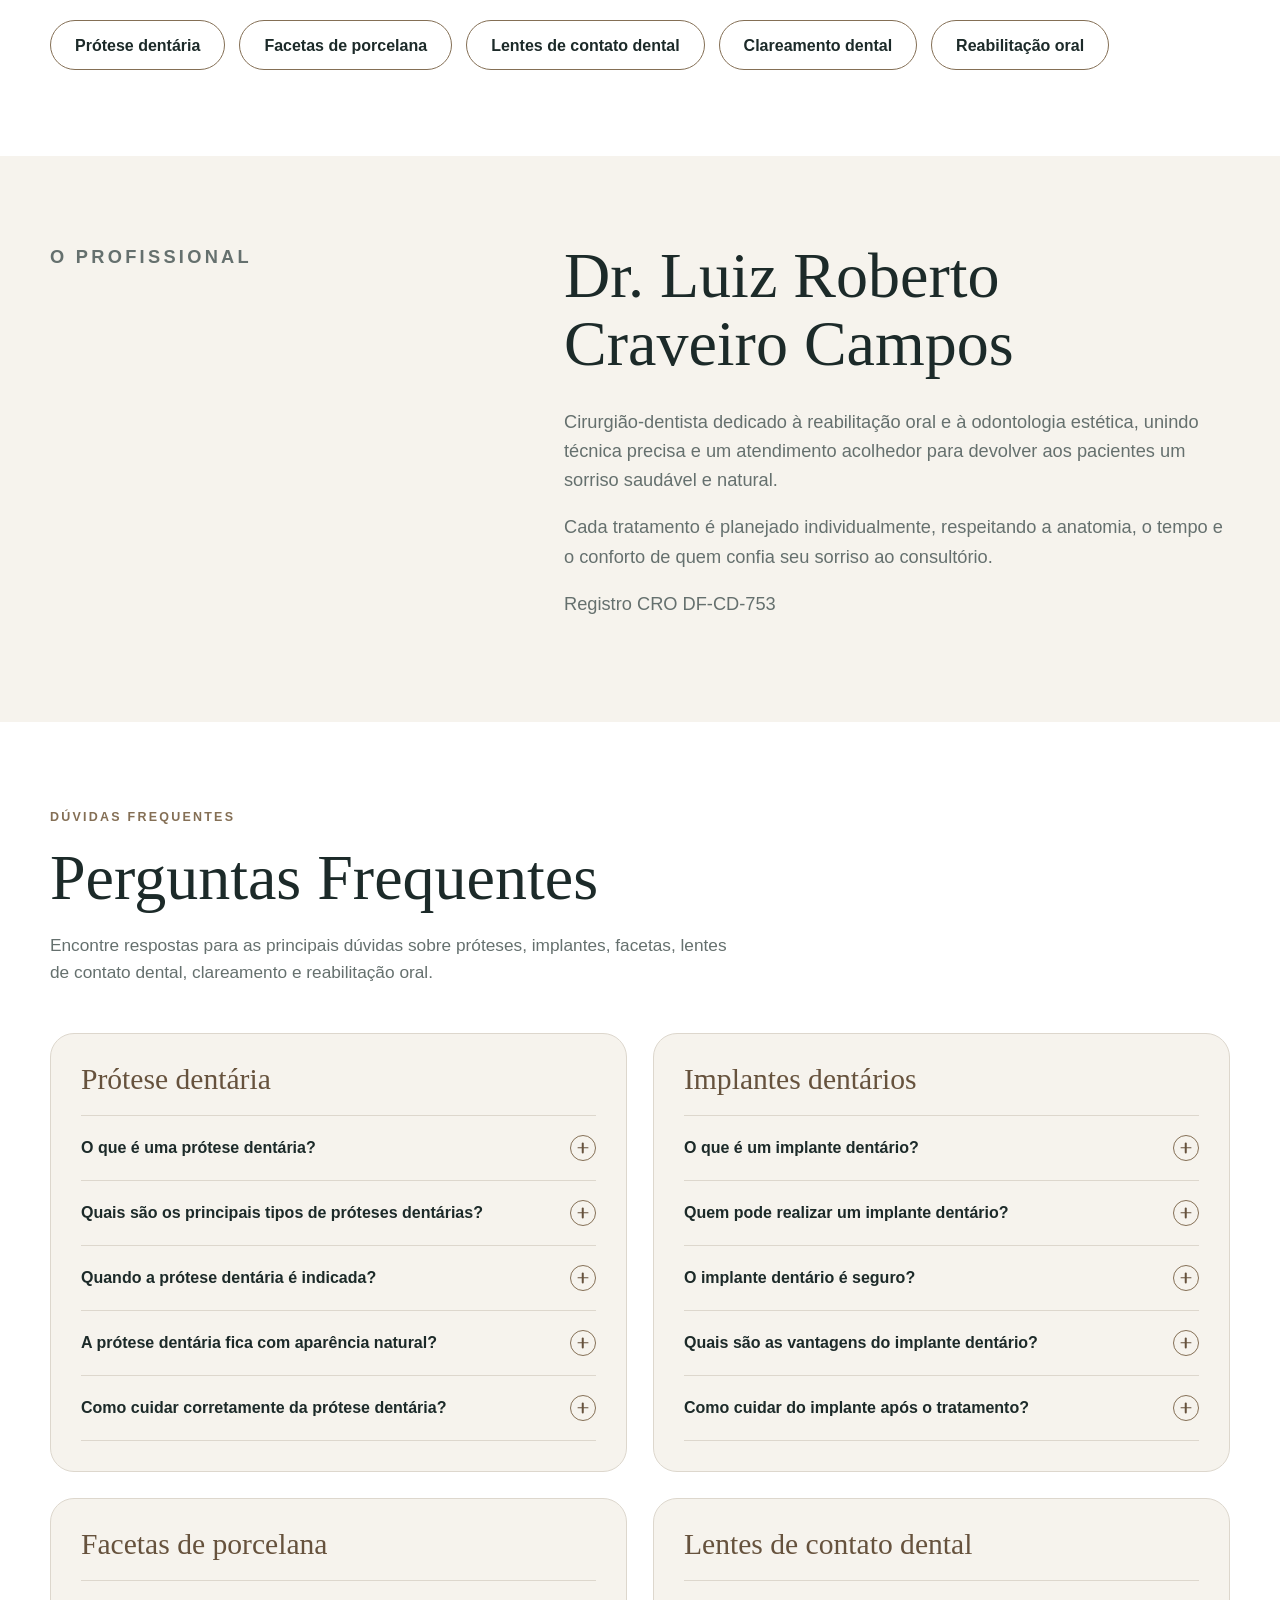
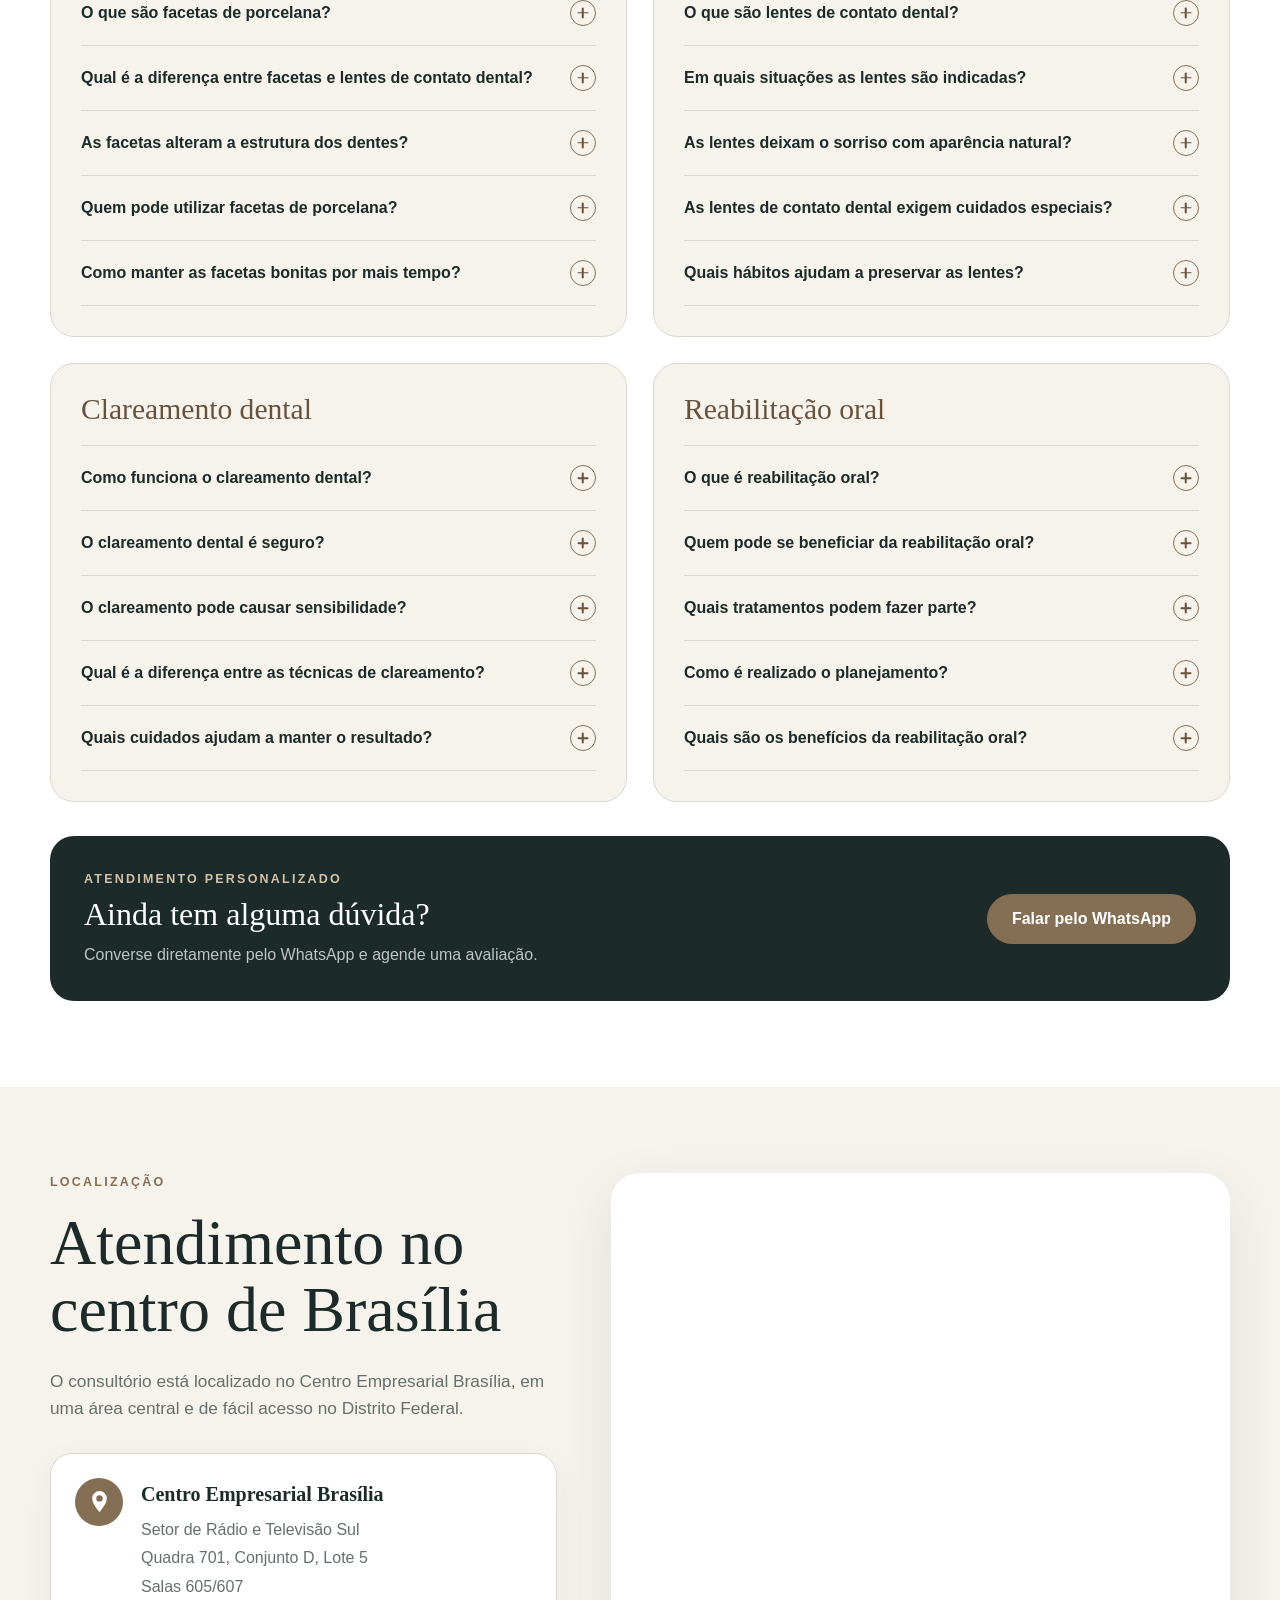
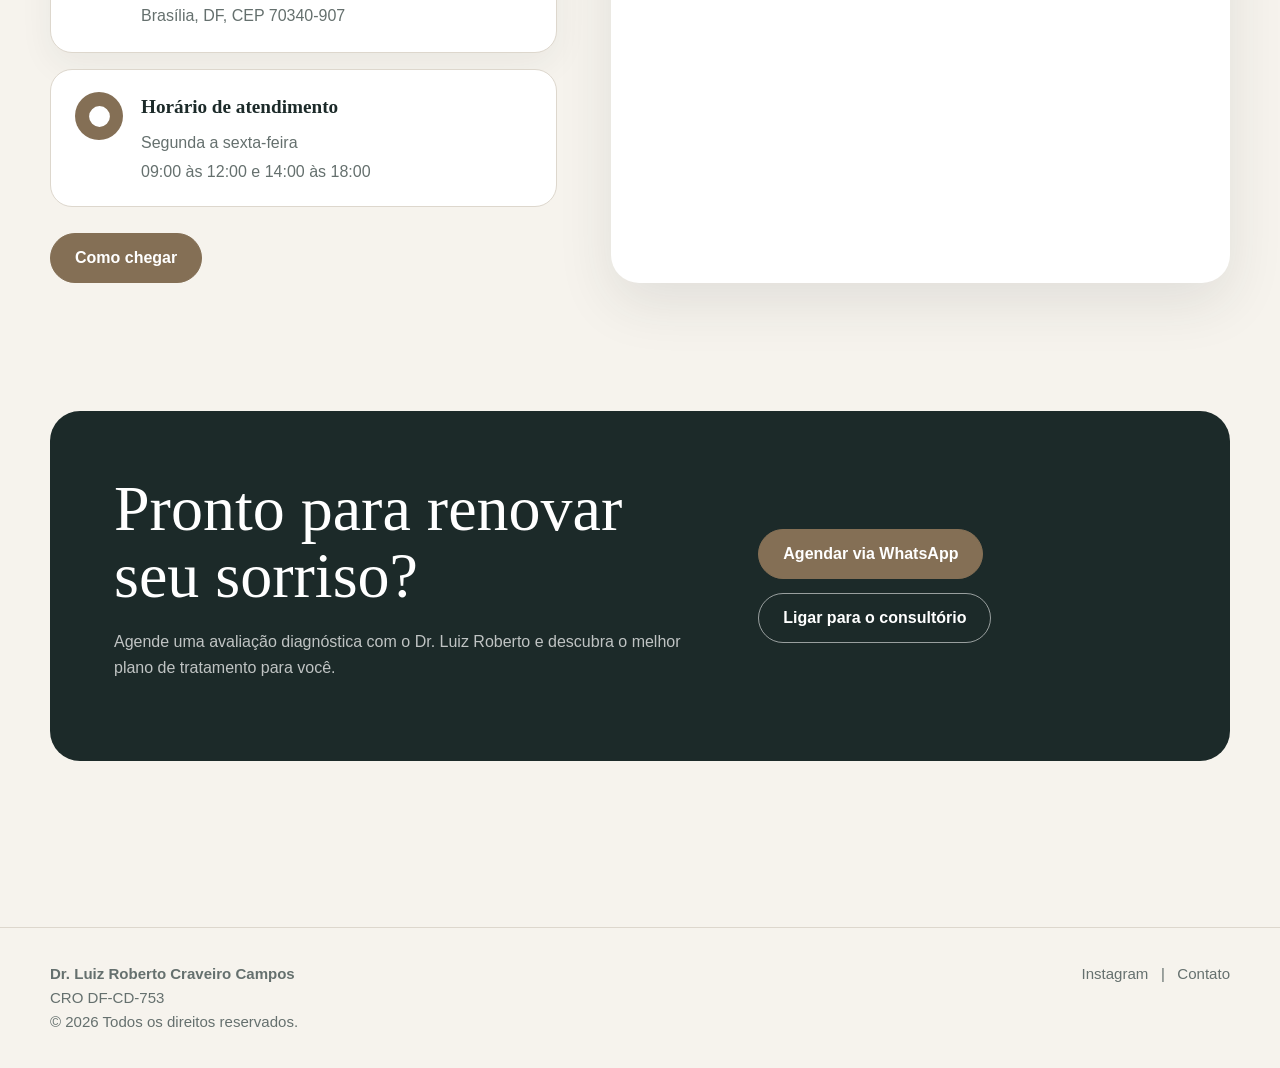
==== commit d8d808ec: "Insert CRO registration in index.html Added CRO registration information to the HTML content." ====
--- a/index.html
+++ b/index.html
@@ -487,7 +487,8 @@
 <p>
             Cada tratamento é planejado individualmente, respeitando a anatomia,
             o tempo e o conforto de quem confia seu sorriso ao consultório.
-          </p>
+          </p><p>
+          Registro CRO DF-CD-753 </p>
 </div>
 </div>
 </section>
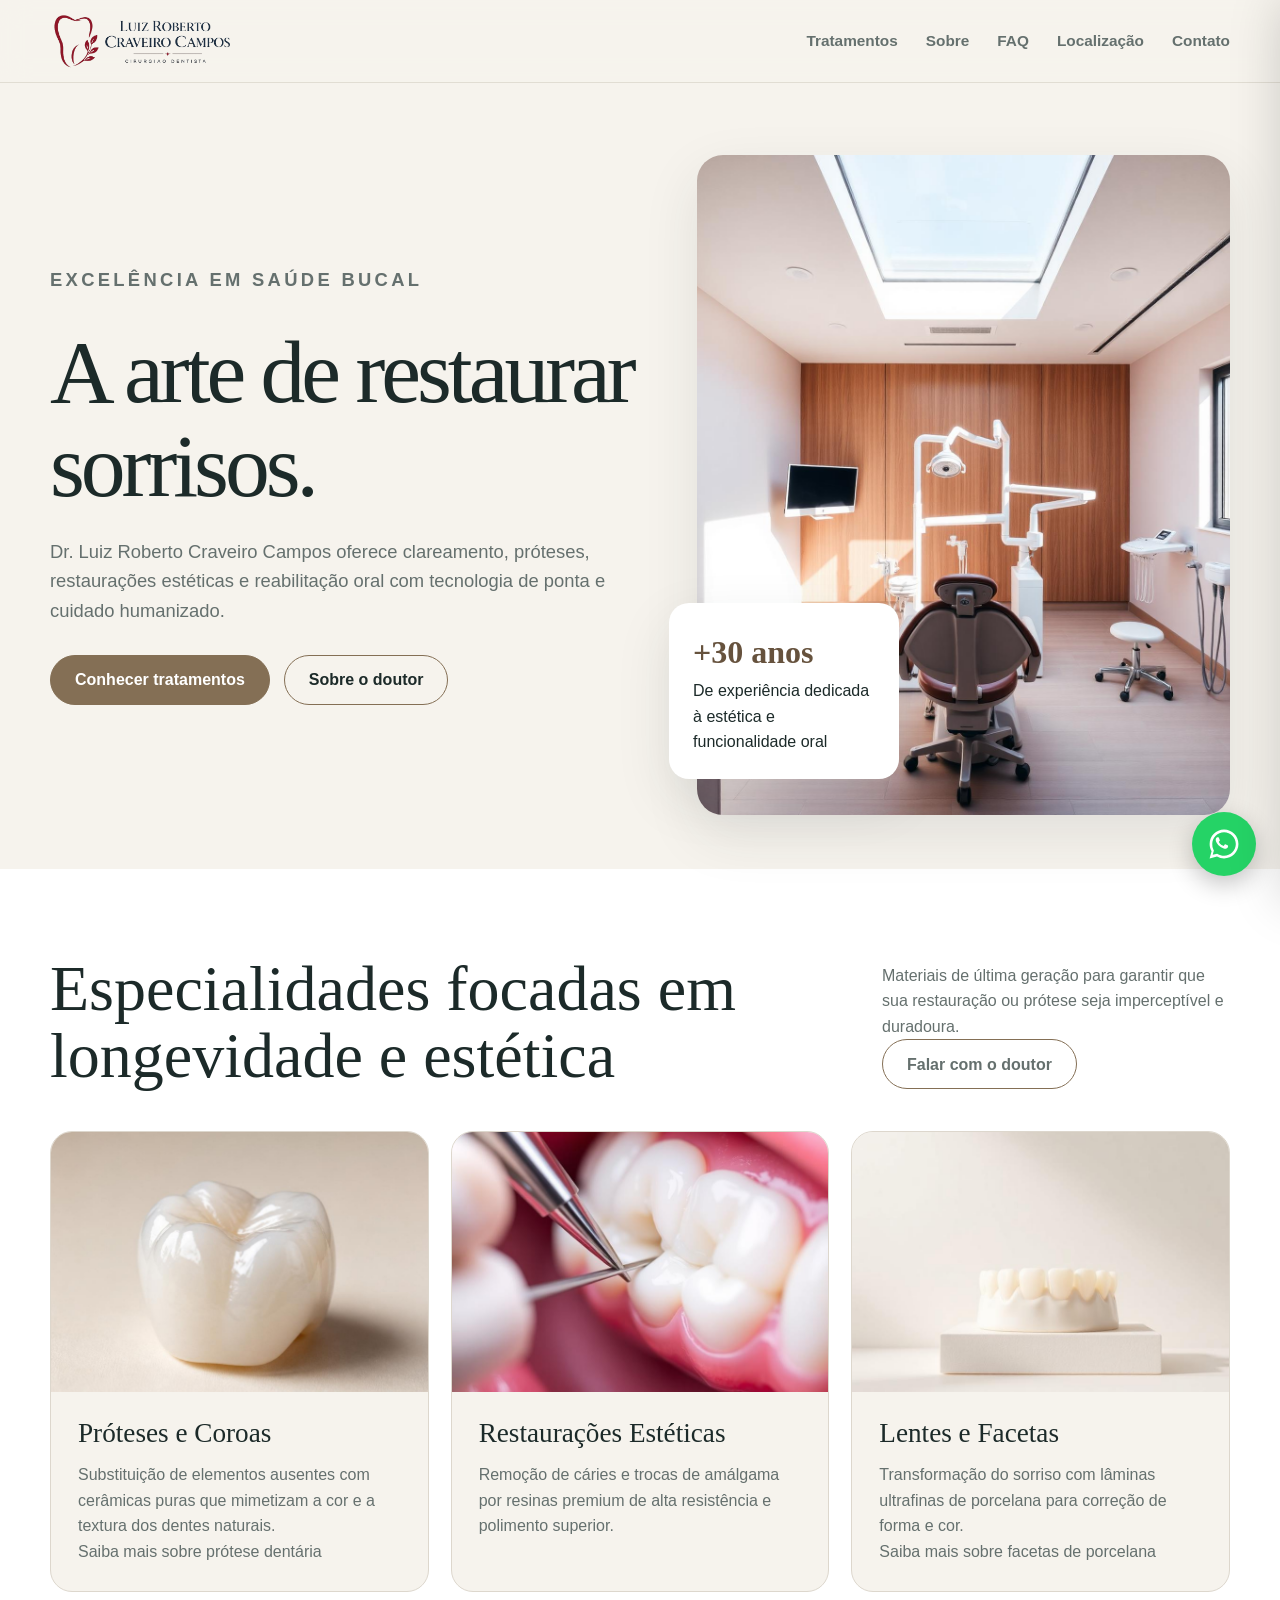
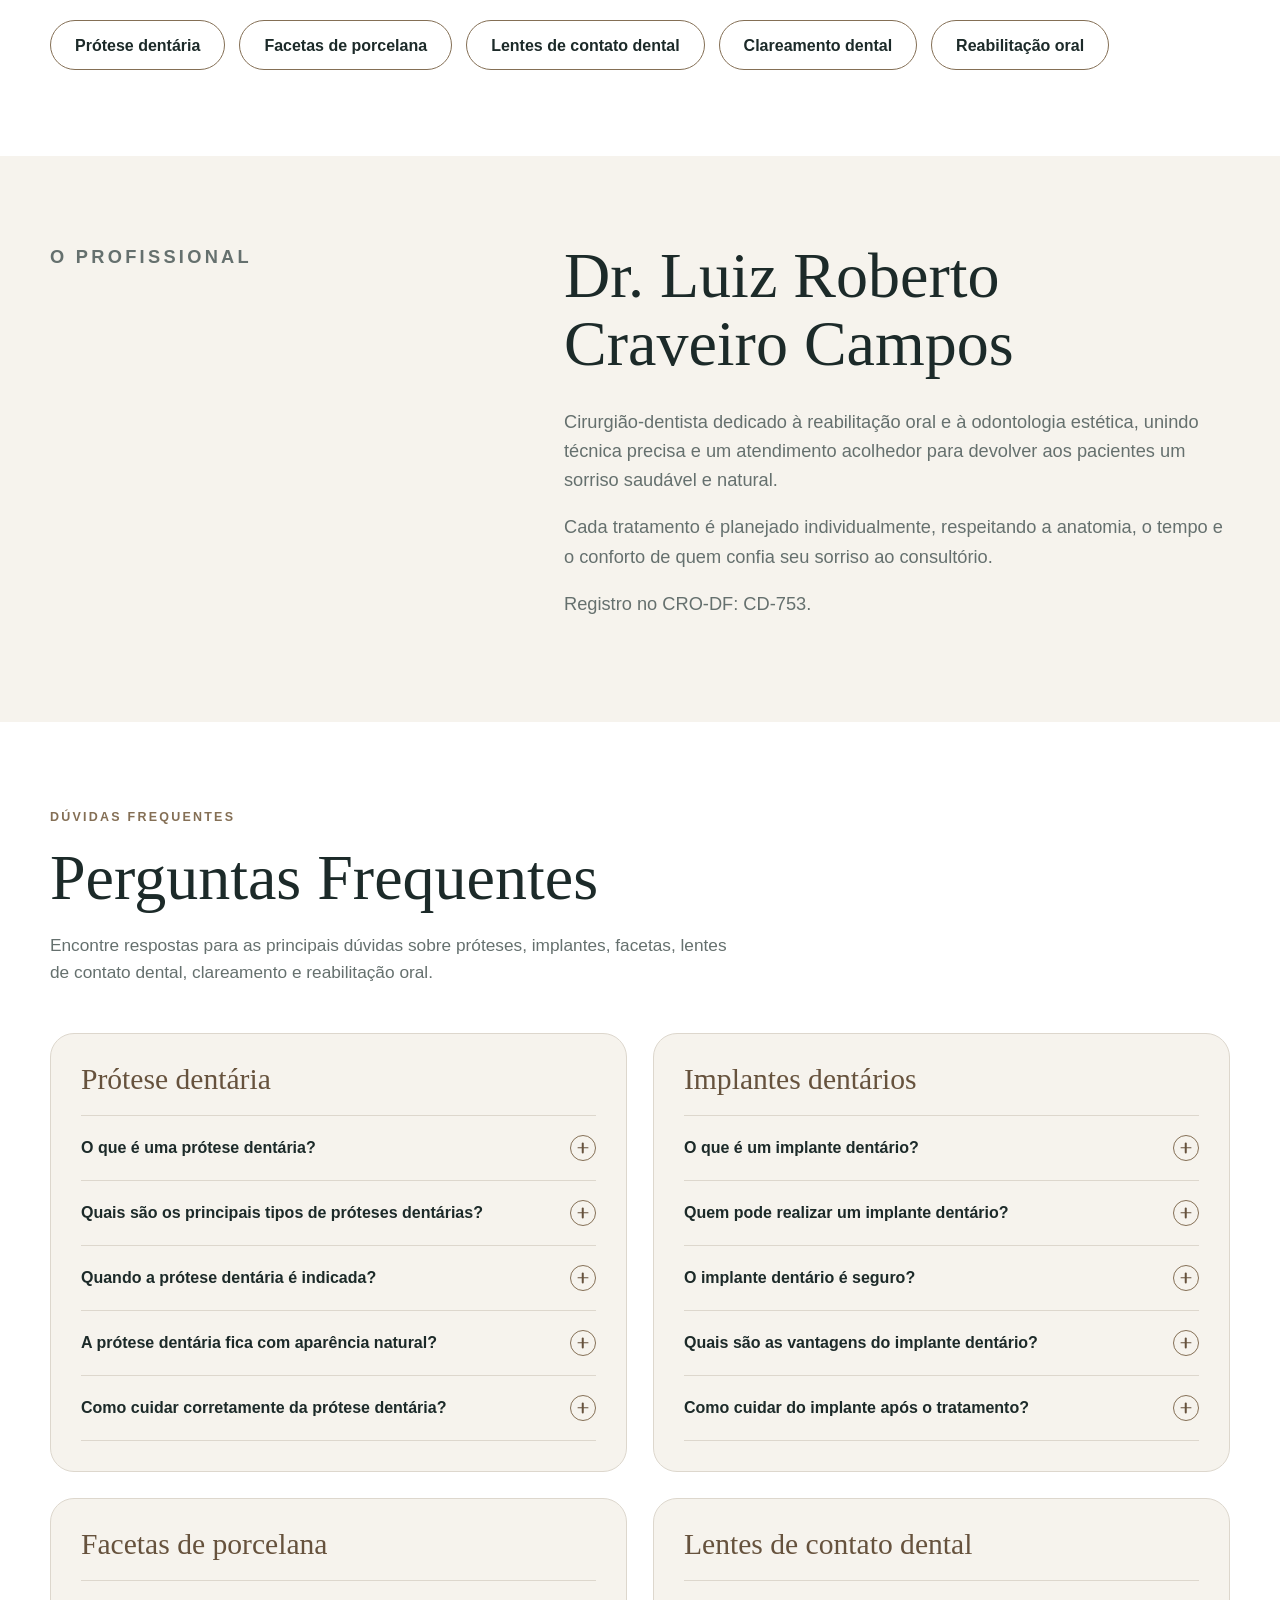
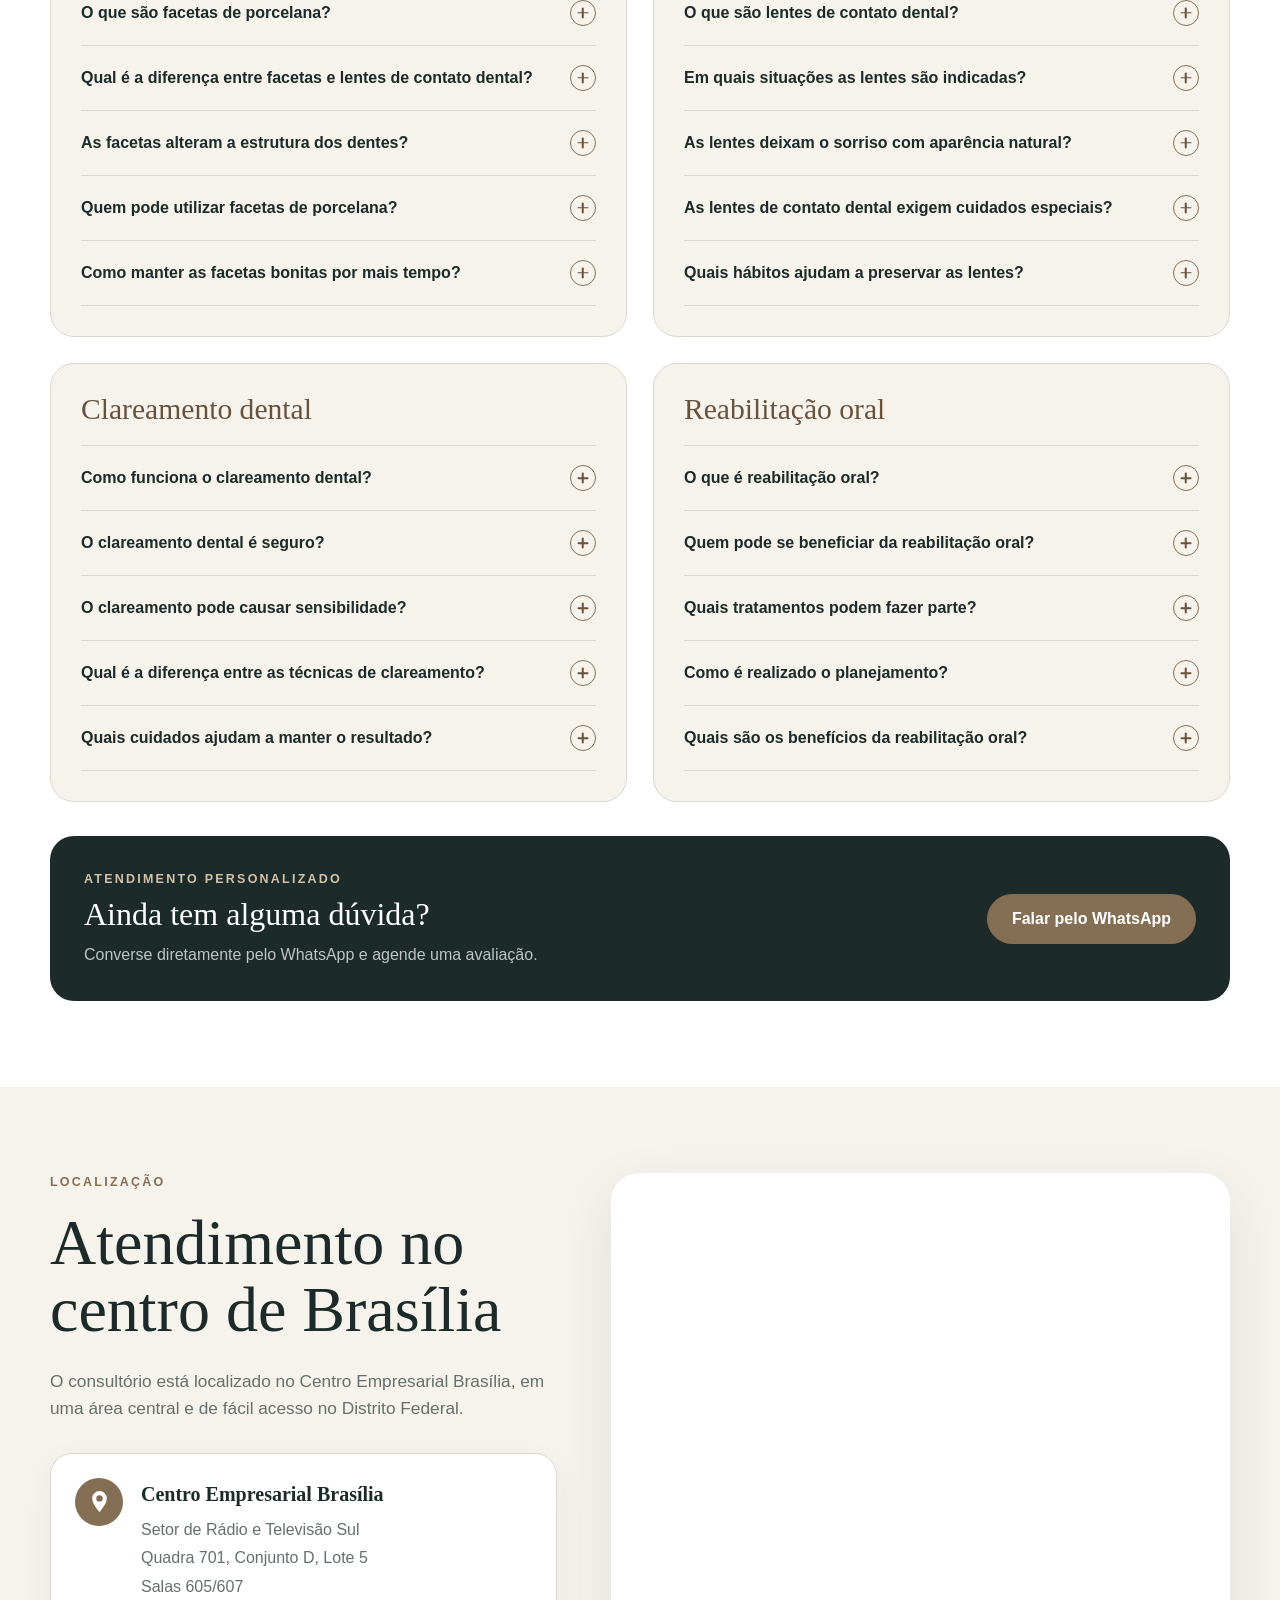
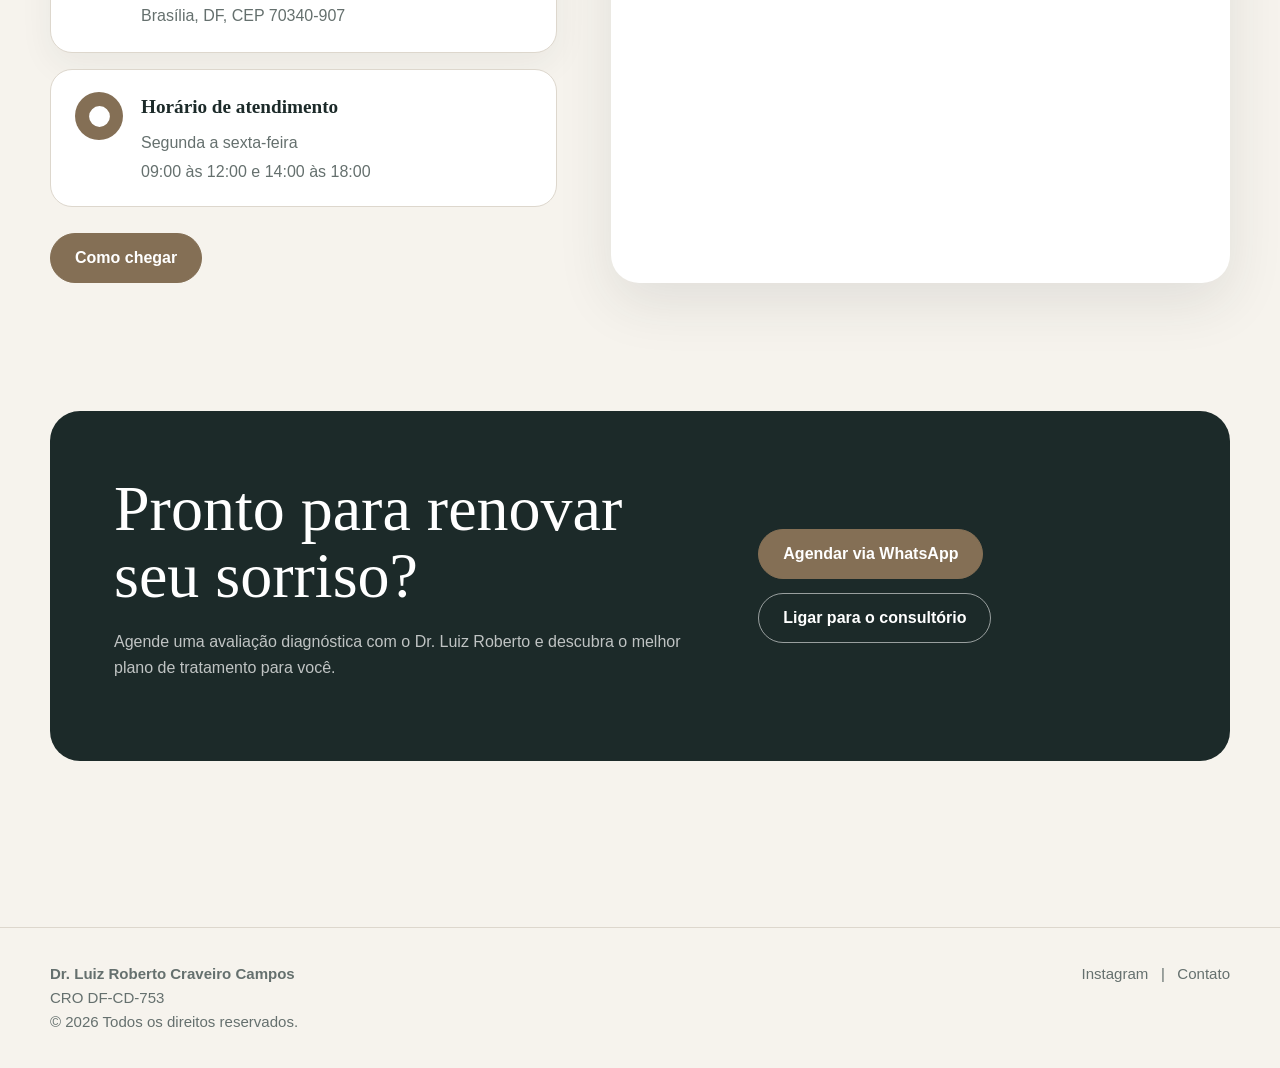
==== commit ad47e560: "Update CRO registration text in index.html" ====
--- a/index.html
+++ b/index.html
@@ -488,7 +488,7 @@
             Cada tratamento é planejado individualmente, respeitando a anatomia,
             o tempo e o conforto de quem confia seu sorriso ao consultório.
           </p><p>
-          Registro CRO DF-CD-753 </p>
+          Registro no CRO-DF: CD-753. </p>
 </div>
 </div>
 </section>
